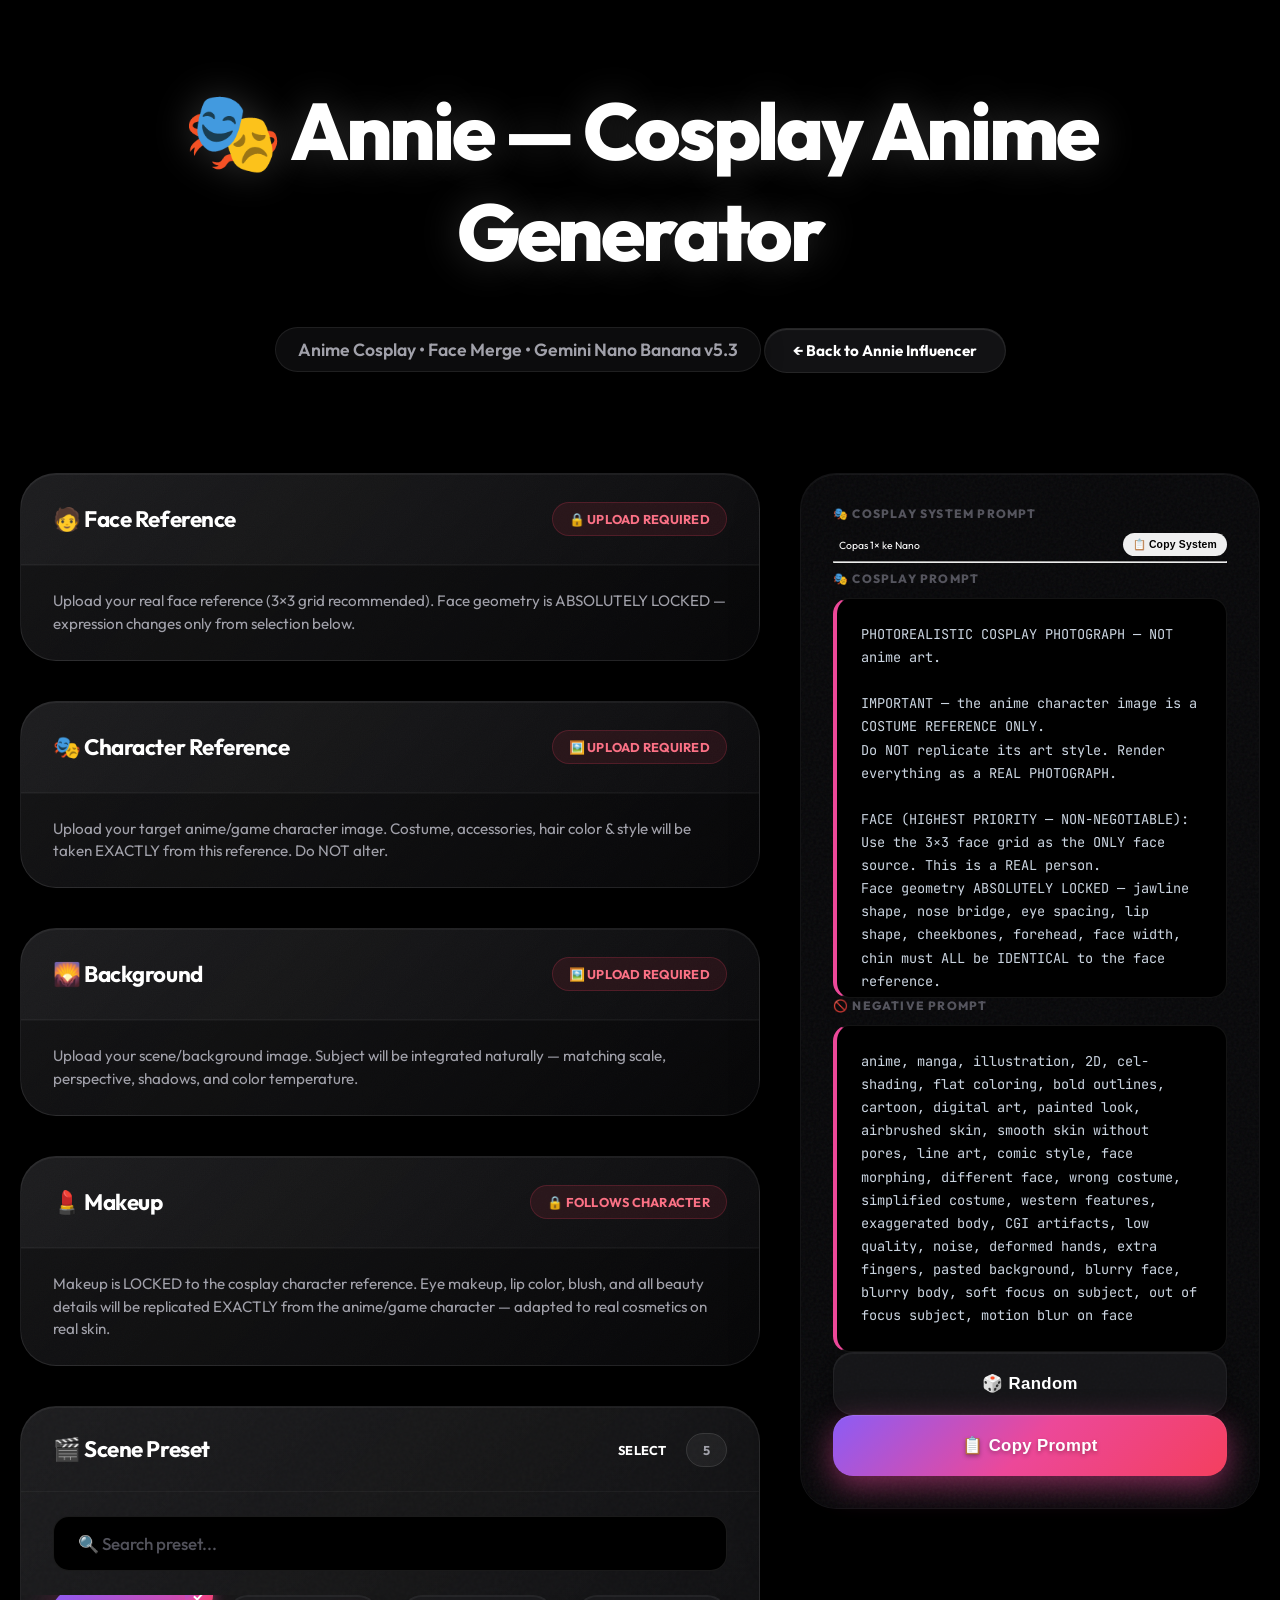
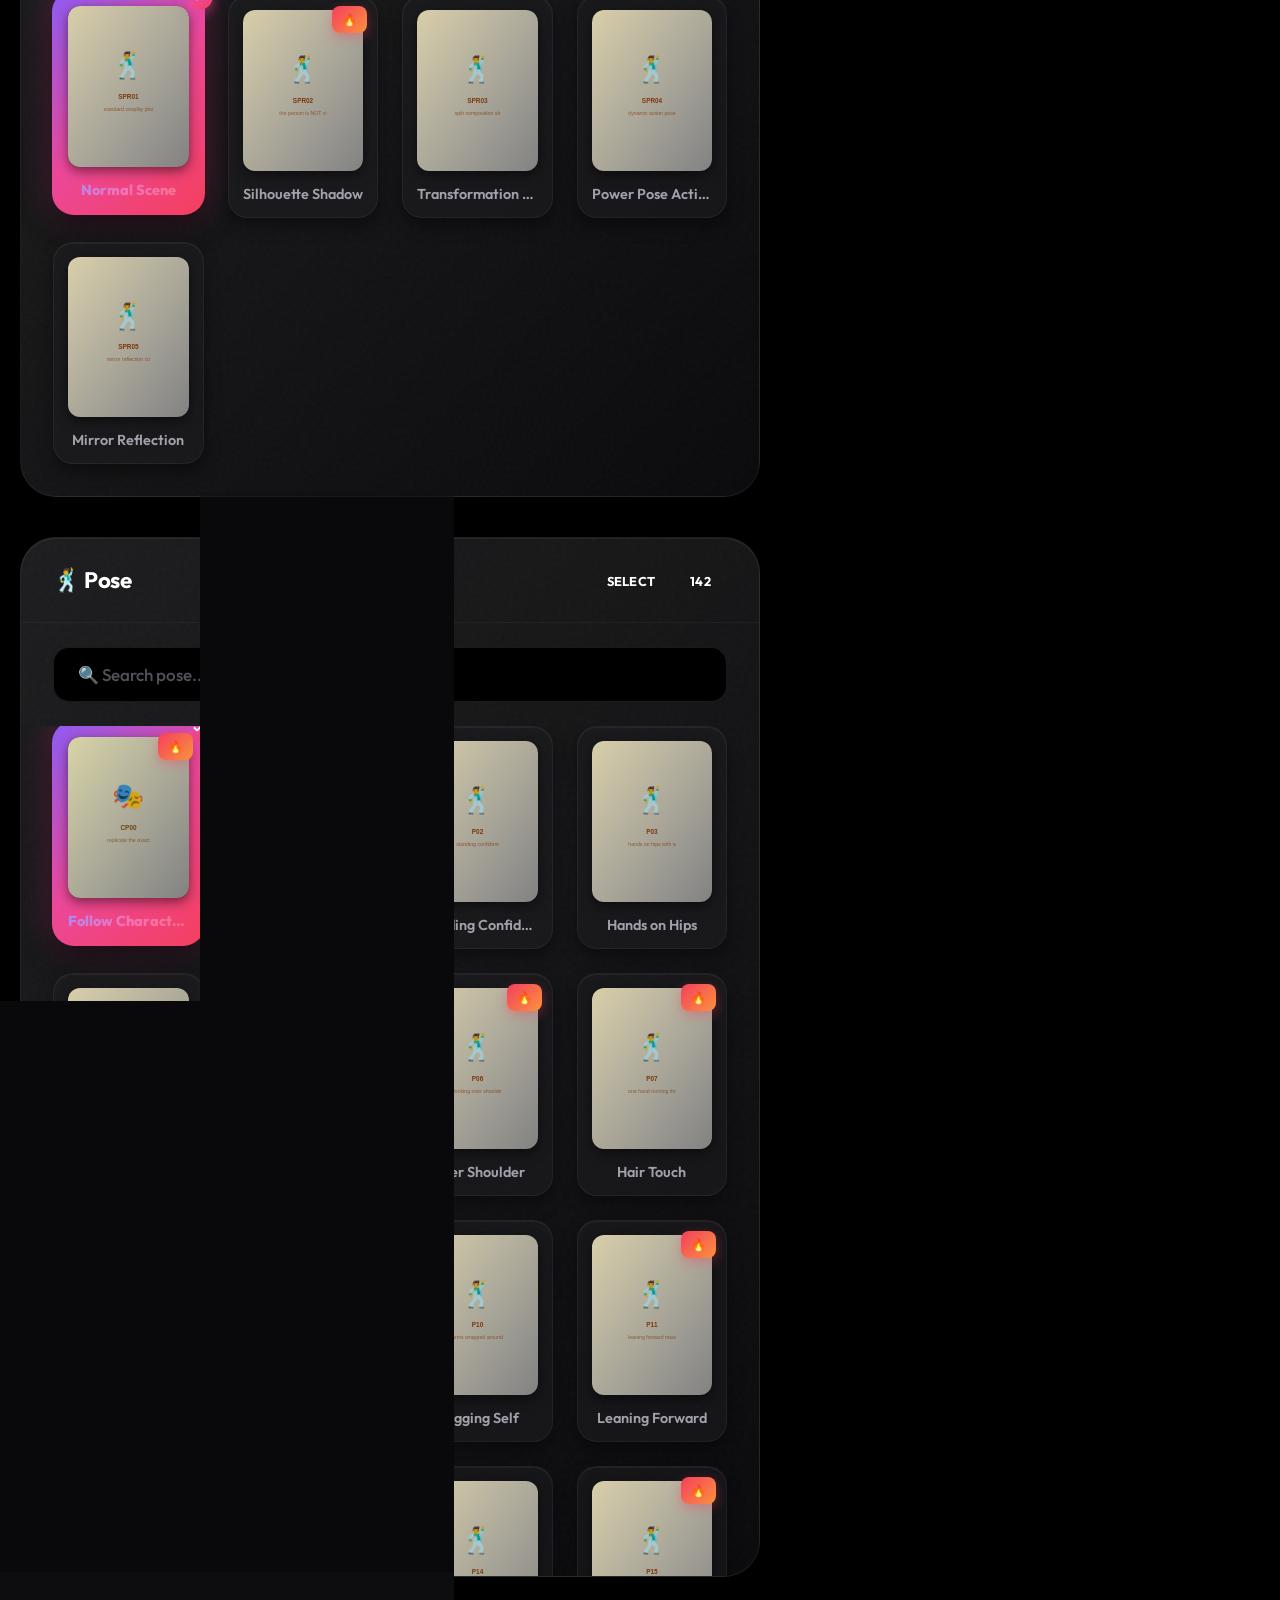
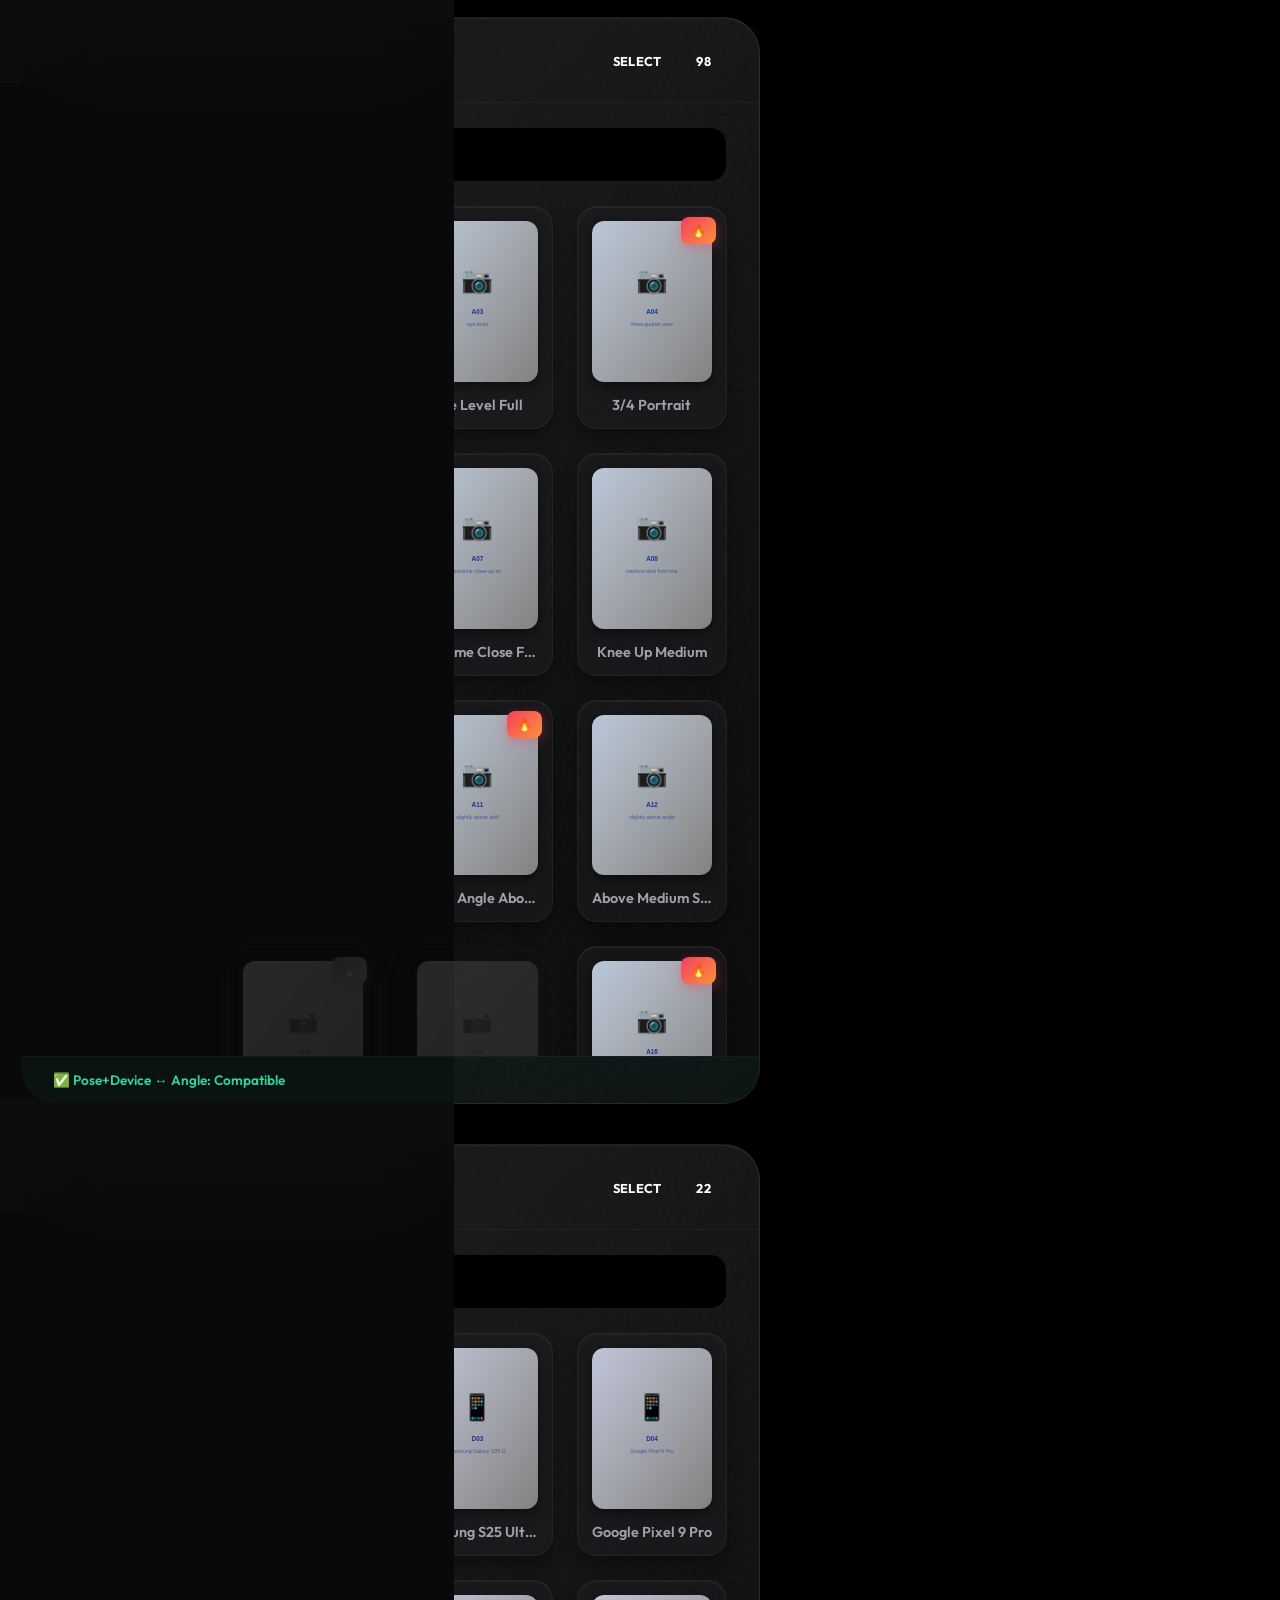
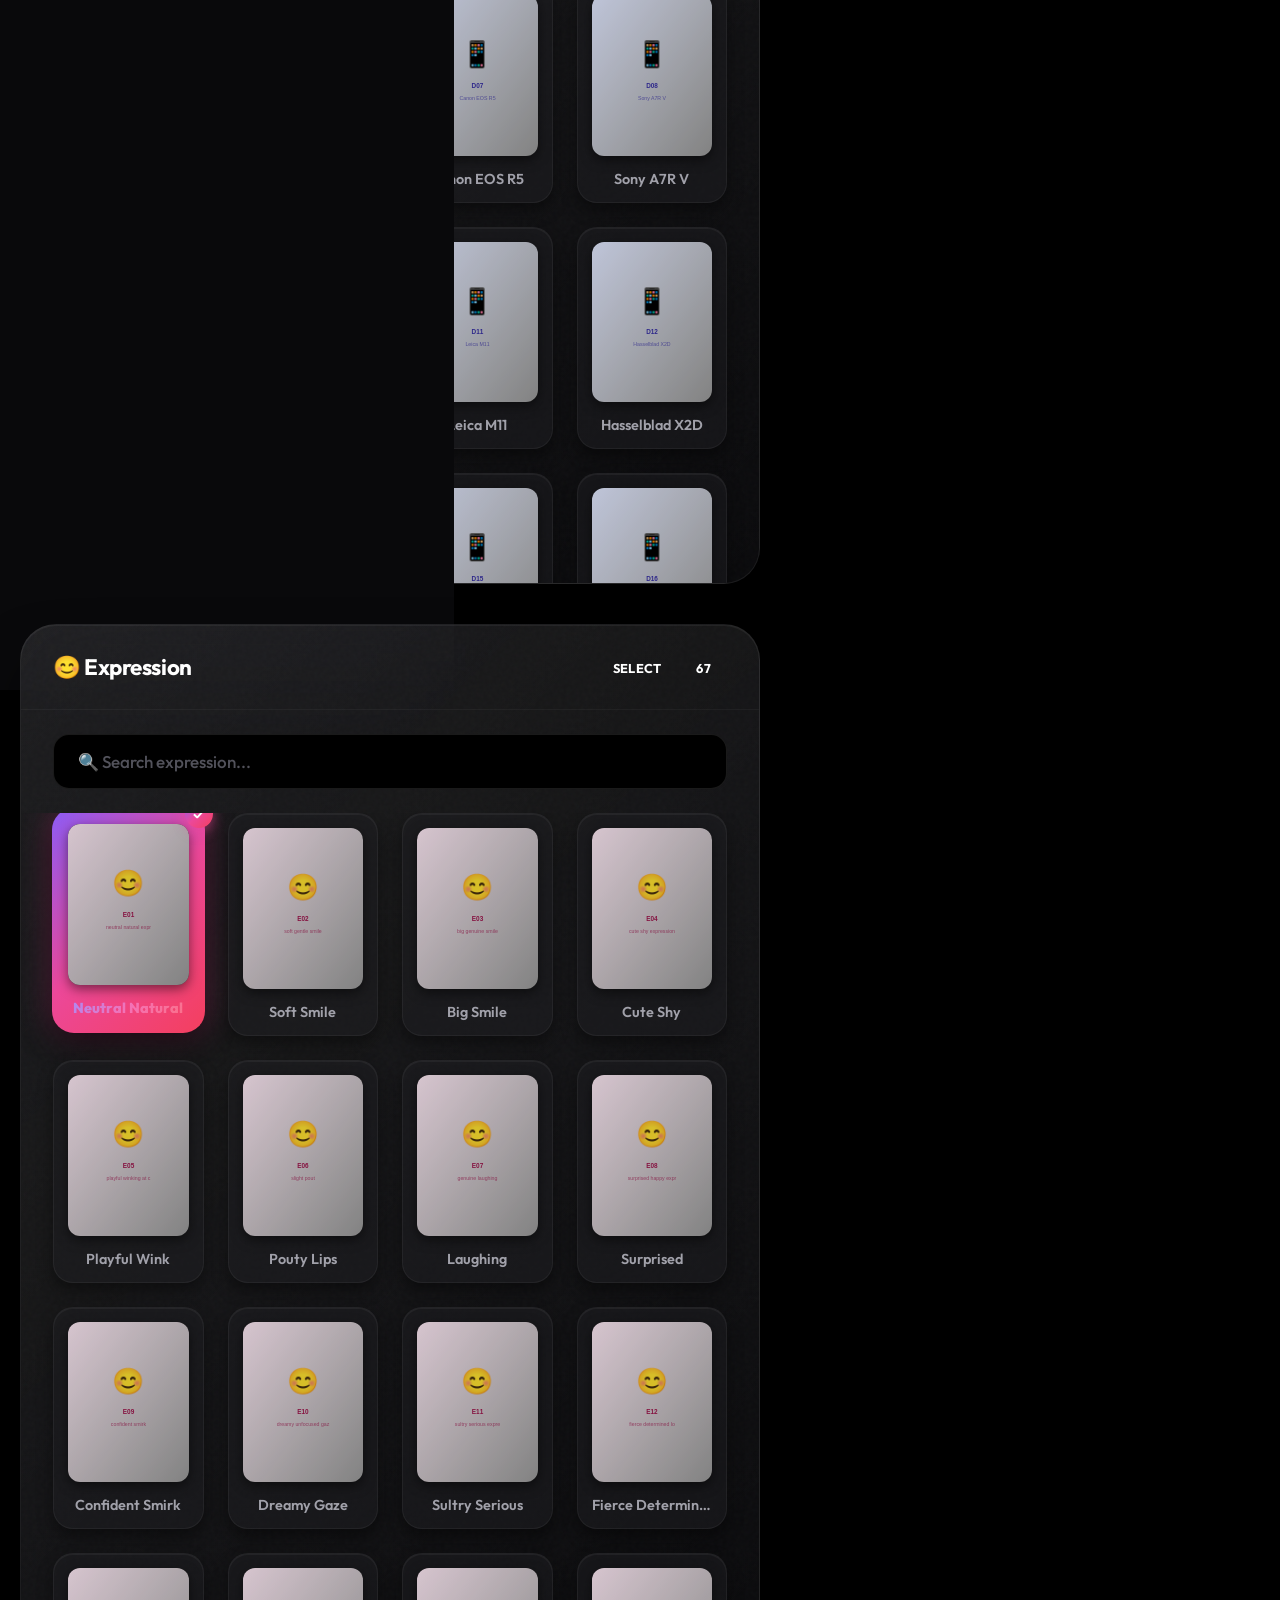
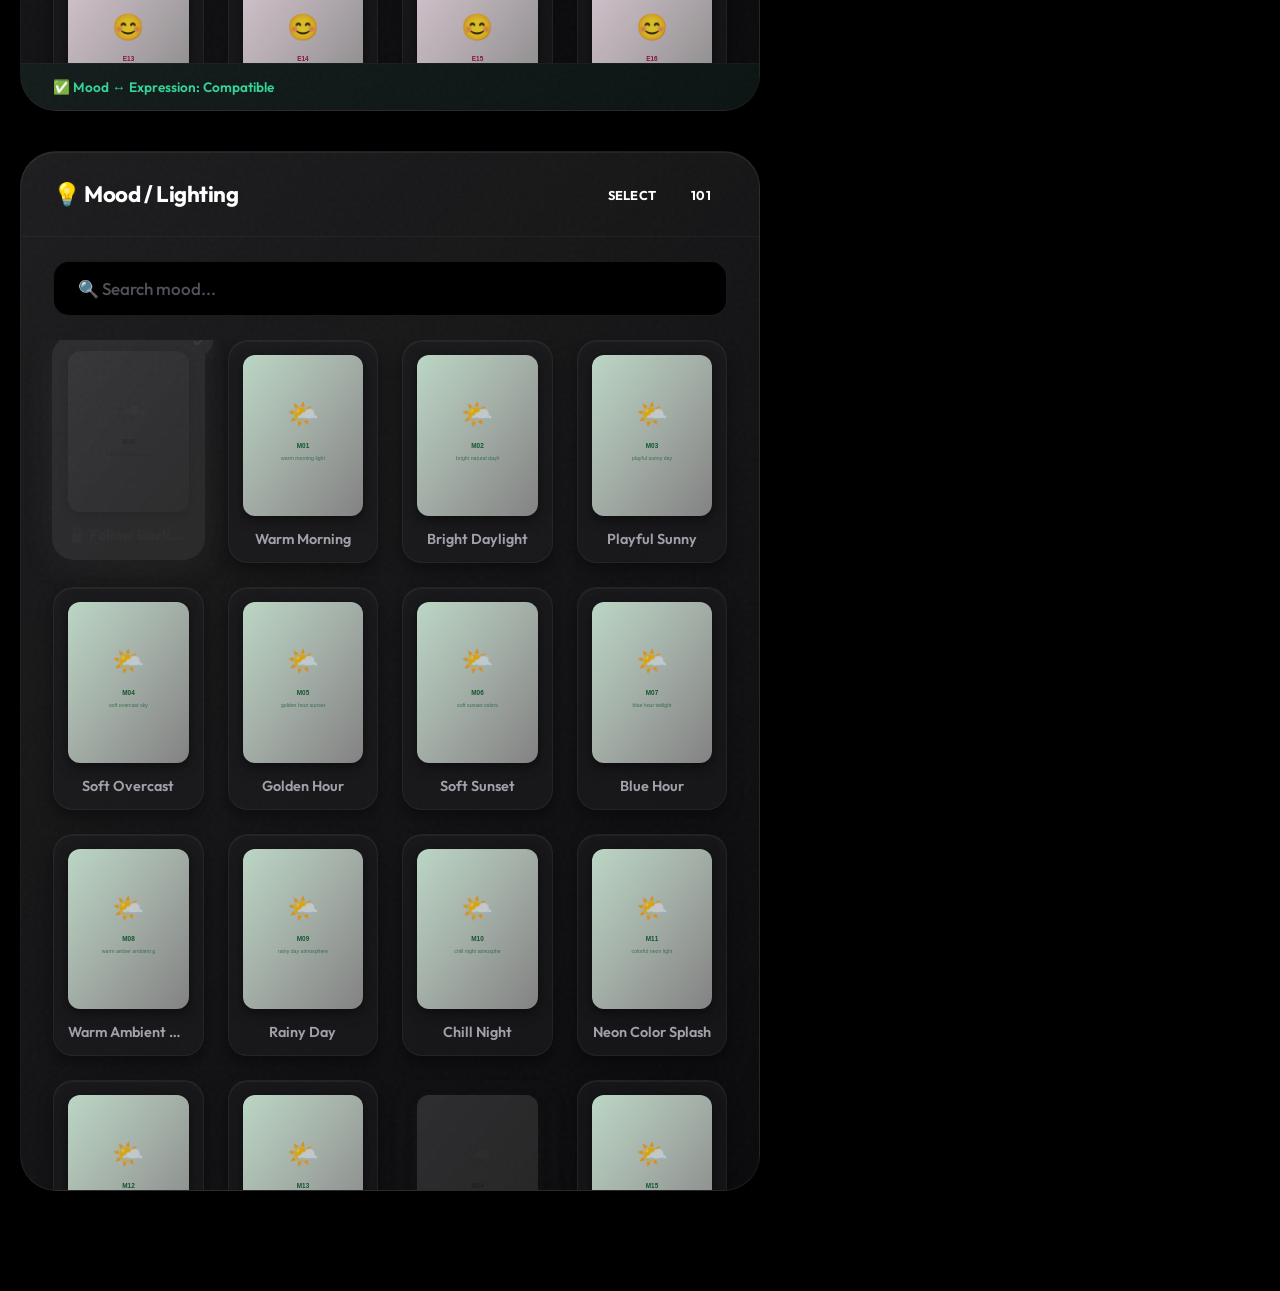
==== cosplay.html @ b0bdd5ad "Annie PWA v1.0  Ultra-Premium Prompt Generator" ====
<!DOCTYPE html>
<html lang="en">

<head>
    <meta charset="UTF-8">
    <meta name="viewport" content="width=device-width, initial-scale=1.0">
    <title>🎭 Annie — Cosplay Anime Generator</title>
    <link
        href="https://fonts.googleapis.com/css2?family=Outfit:wght@300;400;500;600;700&family=Fira+Code:wght@400;500&display=swap"
        rel="stylesheet">
    <link rel="stylesheet" href="style.css">
    <!-- PWA -->
    <link rel="manifest" href="manifest.json">
    <meta name="theme-color" content="#000000">
    <meta name="apple-mobile-web-app-capable" content="yes">
    <meta name="apple-mobile-web-app-status-bar-style" content="black-translucent">
    <meta name="apple-mobile-web-app-title" content="Annie">
    <link rel="apple-touch-icon" href="icons/icon-512.png">
    <meta name="description" content="Annie Cosplay Anime Generator — ultra-realistic cosplay photo prompts">
</head>

<body>
    <!-- Premium Aurora Background -->
    <div class="bg-orbs">
        <div class="orb orb-1"></div>
        <div class="orb orb-2"></div>
        <div class="orb orb-3"></div>
    </div>

    <div class="page">
        <header>
            <h1>🎭 Annie — Cosplay Anime Generator</h1>
            <div class="sub">Anime Cosplay • Face Merge • Gemini Nano Banana v5.3</div>
            <a class="nav-link" href="index.html">← Back to Annie Influencer</a>
        </header>

        <div class="main-layout">
            <!-- LEFT: Inputs -->
            <div class="left-col">

                <!-- 🔒 LOCKED: Face Reference -->
                <div class="card">
                    <div class="card-head">
                        <div class="card-title">🧑 Face Reference</div>
                        <span class="badge badge-lock">🔒 Upload Required</span>
                    </div>
                    <div class="lock-text">Upload your real face reference (3×3 grid recommended).
                        Face geometry is ABSOLUTELY LOCKED — expression changes only from selection below.</div>
                </div>

                <!-- 🔒 LOCKED: Character Reference -->
                <div class="card">
                    <div class="card-head">
                        <div class="card-title">🎭 Character Reference</div>
                        <span class="badge badge-lock">🖼️ Upload Required</span>
                    </div>
                    <div class="lock-text">Upload your target anime/game character image.
                        Costume, accessories, hair color & style will be taken EXACTLY from this reference. Do NOT
                        alter.</div>
                </div>

                <!-- 🔒 LOCKED: Background -->
                <div class="card">
                    <div class="card-head">
                        <div class="card-title">🌄 Background</div>
                        <span class="badge badge-lock">🖼️ Upload Required</span>
                    </div>
                    <div class="lock-text">Upload your scene/background image.
                        Subject will be integrated naturally — matching scale, perspective, shadows, and color
                        temperature.</div>
                </div>

                <!-- 🔒 LOCKED: Makeup (Follows Character) -->
                <div class="card">
                    <div class="card-head">
                        <div class="card-title">💄 Makeup</div>
                        <span class="badge badge-lock">🔒 Follows Character</span>
                    </div>
                    <div class="lock-text">Makeup is LOCKED to the cosplay character reference.
                        Eye makeup, lip color, blush, and all beauty details will be replicated EXACTLY from the
                        anime/game character — adapted to real cosmetics on real skin.</div>
                </div>

                <!-- SELECTABLE: Scene Preset -->
                <div class="card">
                    <div class="card-head">
                        <div class="card-title">🎬 Scene Preset</div>
                        <div><span class="badge">Select</span> <span class="badge" id="presetCount">5</span></div>
                    </div>
                    <input type="text" class="search-input" id="presetSearch" placeholder="🔍 Search preset..."
                        oninput="filterCards('preset')">
                    <div class="card-grid" id="presetGrid"></div>
                </div>


                <div id="poseSection">
                    <!-- SELECTABLE: Pose -->
                    <div class="card">
                        <div class="card-head">
                            <div class="card-title">🕺 Pose</div>
                            <div><span class="badge">Select</span> <span class="badge" id="poseCount">50</span></div>
                        </div>
                        <input type="text" class="search-input" id="poseSearch" placeholder="🔍 Search pose..."
                            oninput="filterCards('pose')">
                        <div class="card-grid" id="poseGrid"></div>
                        <div class="compat-status" id="poseCompat"></div>
                    </div>
                </div>

                <div id="angleSection">
                    <!-- SELECTABLE: Camera Angle -->
                    <div class="card">
                        <div class="card-head">
                            <div class="card-title">📐 Camera Angle</div>
                            <div><span class="badge">Select</span> <span class="badge" id="angleCount">40</span></div>
                        </div>
                        <input type="text" class="search-input" id="angleSearch" placeholder="🔍 Search angle..."
                            oninput="filterCards('angle')">
                        <div class="card-grid" id="angleGrid"></div>
                        <div class="compat-status" id="angleCompat"></div>
                    </div>
                </div>

                <div id="deviceSection">
                    <!-- SELECTABLE: Camera Device -->
                    <div class="card">
                        <div class="card-head">
                            <div class="card-title">📱 Camera Type</div>
                            <div><span class="badge">Select</span> <span class="badge" id="deviceCount">22</span></div>
                        </div>
                        <input type="text" class="search-input" id="deviceSearch" placeholder="🔍 Search camera..."
                            oninput="filterCards('device')">
                        <div class="card-grid" id="deviceGrid"></div>
                    </div>
                </div>

                <div id="exprSection">
                    <!-- SELECTABLE: Expression -->
                    <div class="card">
                        <div class="card-head">
                            <div class="card-title">😊 Expression</div>
                            <div><span class="badge">Select</span> <span class="badge" id="exprCount">22</span></div>
                        </div>
                        <input type="text" class="search-input" id="exprSearch" placeholder="🔍 Search expression..."
                            oninput="filterCards('expr')">
                        <div class="card-grid" id="exprGrid"></div>
                        <div class="compat-status" id="exprCompat"></div>
                    </div>
                </div>

                <div id="moodSection">
                    <!-- SELECTABLE: Mood / Lighting -->
                    <div class="card">
                        <div class="card-head">
                            <div class="card-title">💡 Mood / Lighting</div>
                            <div><span class="badge">Select</span> <span class="badge" id="moodCount">23</span></div>
                        </div>
                        <input type="text" class="search-input" id="moodSearch" placeholder="🔍 Search mood..."
                            oninput="filterCards('mood')">
                        <div class="card-grid" id="moodGrid"></div>
                        <div class="compat-status" id="moodCompat"></div>
                    </div>
                </div>

            </div>

            <!-- RIGHT: Output -->
            <div class="right-col">
                <div class="out-card">
                    <div class="out-section">
                        <span class="out-label sys">🎭 COSPLAY SYSTEM PROMPT</span>
                        <span style="font-size:0.65rem;color:var(--text-muted);margin-left:6px;">Copas 1× ke Nano</span>
                        <button class="btn btn-sys"
                            style="float:right;padding:5px 10px;font-size:0.65rem;flex:none;width:auto;"
                            onclick="copySystem()">📋 Copy System</button>
                    </div>

                    <hr class="sep">

                    <div class="out-section">
                        <span class="out-label img">🎭 COSPLAY PROMPT</span>
                        <div class="out-box" id="outImage">Select options to generate...</div>
                    </div>

                    <div class="out-section">
                        <span class="out-label neg">🚫 NEGATIVE PROMPT</span>
                        <div class="out-box" id="outNegative">...</div>
                    </div>

                    <div class="action-row">
                        <button class="btn btn-ghost" onclick="randomize()">🎲 Random</button>
                        <button class="btn btn-banana" onclick="copyPrompt()">📋 Copy Prompt</button>
                    </div>
                </div>
            </div>
        </div>
    </div>

    <script src="data.js"></script>
    <script src="data-extension.js"></script>
    <script>
        // ═══════════════════════════════════════
        // STATE
        // ═══════════════════════════════════════
        const state = {
            scenePreset: 'SPR01',
            pose: 'CP00',
            angle: 'A01',
            device: 'D01',
            expression: 'E01',
            mood: 'M00'
        };

        // Combined poses: Follow Character Pose first, then all standard poses
        // Initialized as empty — populated in init() after extensions are merged
        let ALL_COSPLAY_POSES = [];

        // ═══════════════════════════════════════
        // INIT & RENDER
        // ═══════════════════════════════════════
        function init() {
            // Merge extended data if available (same as index.html)
            if (typeof POSES_EXTENDED !== 'undefined') POSES.push(...POSES_EXTENDED);
            if (typeof ANGLES_EXTENDED !== 'undefined') ANGLES.push(...ANGLES_EXTENDED);
            if (typeof MOODS_EXTENDED !== 'undefined') MOODS.push(...MOODS_EXTENDED);
            if (typeof EXPRESSIONS_EXTENDED !== 'undefined') EXPRESSIONS.push(...EXPRESSIONS_EXTENDED);
            if (typeof MICRO_POSES_EXTENDED !== 'undefined') MICRO_POSES.push(...MICRO_POSES_EXTENDED);
            if (typeof HAIRSTYLES_EXTENDED !== 'undefined') HAIRSTYLES.push(...HAIRSTYLES_EXTENDED);

            console.log('📦 [Cosplay] Data merged - Total counts:');
            console.log(`   Poses: ${POSES.length}`);
            console.log(`   Angles: ${ANGLES.length}`);
            console.log(`   Moods: ${MOODS.length}`);
            console.log(`   Expressions: ${EXPRESSIONS.length}`);
            console.log(`   Micro Poses: ${MICRO_POSES.length}`);
            console.log(`   Hairstyles: ${HAIRSTYLES.length}`);

            // Build ALL_COSPLAY_POSES after extensions are merged
            ALL_COSPLAY_POSES = [COSPLAY_EXTRA_POSE, ...POSES];
            console.log(`   ALL_COSPLAY_POSES: ${ALL_COSPLAY_POSES.length}`);

            // Update badge counts
            const badgeMap = {
                presetCount: COSPLAY_PRESETS.length,
                poseCount: ALL_COSPLAY_POSES.length,
                angleCount: ANGLES.length,
                deviceCount: DEVICES.length,
                exprCount: EXPRESSIONS.length,
                moodCount: MOODS.length
            };
            Object.entries(badgeMap).forEach(([id, count]) => {
                const el = document.getElementById(id);
                if (el) el.textContent = count;
            });

            renderAll();
            generate();
        }

        // ─── STAGGERED QUEUE FOR THUMBNAILS (BYPASS CLOUDFLARE RATE LIMIT) ───
        const imageQueue = [];
        let isProcessingQueue = false;

        function processImageQueue() {
            if (imageQueue.length === 0) {
                isProcessingQueue = false;
                return;
            }
            isProcessingQueue = true;
            const img = imageQueue.shift();

            if (img && img.dataset.src) {
                img.src = img.dataset.src;
                img.dataset.src = '';
            }
            setTimeout(processImageQueue, 350);
        }

        const thumbObserver = new IntersectionObserver((entries) => {
            entries.forEach(entry => {
                const img = entry.target;
                if (entry.isIntersecting) {
                    if (img.dataset.src && !img.dataset.queued) {
                        img.dataset.queued = "true";
                        imageQueue.push(img);
                        if (!isProcessingQueue) processImageQueue();
                    }
                }
            });
        }, { rootMargin: '100px 0px' });

        function renderAll() {
            const isNormal = state.scenePreset === 'SPR01';
            const sections = ['poseSection', 'angleSection', 'deviceSection', 'exprSection', 'moodSection'];

            // Toggle section lock based on preset
            sections.forEach(id => {
                const el = document.getElementById(id);
                if (el) {
                    if (isNormal) {
                        el.classList.remove('section-locked');
                    } else {
                        el.classList.add('section-locked');
                    }
                }
            });

            renderVisuals('presetGrid', COSPLAY_PRESETS, 'scenePreset', 'presetSearch');
            if (isNormal) {
                renderVisuals('poseGrid', ALL_COSPLAY_POSES, 'pose', 'poseSearch');
                renderVisuals('angleGrid', ANGLES, 'angle', 'angleSearch');
                renderVisuals('deviceGrid', DEVICES, 'device', 'deviceSearch');
                renderVisuals('exprGrid', EXPRESSIONS, 'expression', 'exprSearch');
                renderVisuals('moodGrid', MOODS, 'mood', 'moodSearch');
                updateCompatStatus();
            }
        }

        // ─── RENDER VISUAL CARDS ───
        function renderVisuals(containerId, items, stateKey, searchInputId) {
            const el = document.getElementById(containerId);
            const searchEl = document.getElementById(searchInputId);
            const searchVal = searchEl ? searchEl.value.toLowerCase() : '';

            el.innerHTML = items
                .filter(item => !searchVal || item.name.toLowerCase().includes(searchVal))
                .map(item => {
                    const selected = state[stateKey] === item.id;
                    const compat = getCompatClass(stateKey, item.id);
                    const isHot = item.name.includes('🔥');
                    const cleanName = item.name.replace('🔥 ', '');
                    // Staggered loading: Generate simpler prompt and embed via data-src
                    const seed = parseInt(item.id.replace(/\D/g, '')) || 42;
                    const shortPrompt = encodeURIComponent('cinematic cosplay portrait photo of ' + cleanName);
                    const imgSrc = `https://image.pollinations.ai/prompt/${shortPrompt}?width=300&height=400&nologo=true&seed=${seed}`;

                    // Pass data attributes for the error handler, use SVG as initial placeholder
                    const initSvg = makeSvgPlaceholder(item.id, item.prompt);
                    return `<div class="vcard ${selected ? 'selected' : ''} ${compat}"
                                 onclick="selectChip('${stateKey}', '${item.id}')">
                                <div class="tooltip">${item.prompt}</div>
                                ${isHot ? '<span class="vcard-tag tag-fire">🔥</span>' : ''}
                                <div class="vcard-thumb">
                                    <img src="${initSvg}" data-src="${imgSrc}" class="vcard-img lazy-thumb"
                                         onerror="handleImgError(this, '${item.prompt.replace(/'/g, "\\'")}', '${item.id}')"
                                         alt="${cleanName}">
                                </div>
                                <div class="vcard-name">${cleanName}</div>
                            </div>`;
                }).join('');

            // Attach observer to newly rendered images
            document.querySelectorAll(`#${containerId} .lazy-thumb`).forEach(img => {
                thumbObserver.observe(img);
            });
        }

        // ─── IMAGE HANDLING ───
        const THUMB_COLORS = {
            P: { bg: '#fef3c7', fg: '#92400e', icon: '🕺' },
            A: { bg: '#dbeafe', fg: '#1e40af', icon: '📷' },
            D: { bg: '#e0e7ff', fg: '#3730a3', icon: '📱' },
            M: { bg: '#dcfce7', fg: '#166534', icon: '🌤️' },
            E: { bg: '#fce7f3', fg: '#9d174d', icon: '😊' },
            MP: { bg: '#f3e8ff', fg: '#6b21a8', icon: '🤌' },
            H: { bg: '#ccfbf1', fg: '#115e59', icon: '💇' },
            MK: { bg: '#fff1f2', fg: '#9f1239', icon: '💄' },
            CP: { bg: '#fef9c3', fg: '#854d0e', icon: '🎭' },
            CS: { bg: '#ede9fe', fg: '#5b21b6', icon: '🎨' },
            SP: { bg: '#fee2e2', fg: '#991b1b', icon: '🎬' },
        };

        let svgIdCounter = 0;
        function makeSvgPlaceholder(id, promptRaw) {
            const uid = 'g' + (svgIdCounter++);
            const prefix = id.replace(/[0-9]/g, '');
            const colors = THUMB_COLORS[prefix] || THUMB_COLORS['P'];
            const shortName = promptRaw.split(',')[0].substring(0, 20);
            return 'data:image/svg+xml,' + encodeURIComponent(`<svg xmlns="http://www.w3.org/2000/svg" width="300" height="400" viewBox="0 0 300 400">
                <defs><linearGradient id="${uid}" x1="0%" y1="0%" x2="100%" y2="100%">
                    <stop offset="0%" style="stop-color:${colors.bg};stop-opacity:1"/>
                    <stop offset="100%" style="stop-color:white;stop-opacity:0.6"/>
                </linearGradient></defs>
                <rect width="300" height="400" fill="url(#${uid})" rx="16"/>
                <text x="150" y="170" text-anchor="middle" font-size="64">${colors.icon}</text>
                <text x="150" y="230" text-anchor="middle" font-family="sans-serif" font-size="16" font-weight="700" fill="${colors.fg}">${id}</text>
                <text x="150" y="260" text-anchor="middle" font-family="sans-serif" font-size="13" fill="${colors.fg}" opacity="0.7">${shortName}</text>
            </svg>`);
        }

        function handleImgError(img, promptRaw, id) {
            // Final fallback: SVG placeholder (guaranteed offline)
            img.onerror = function () {
                img.onerror = null;
                img.src = makeSvgPlaceholder(id, promptRaw);
                img.style.objectFit = 'cover';
            };

            // Primary fallback: Pollinations AI (Clean URL)
            const safePrompt = encodeURIComponent('photorealistic cosplay, ' + promptRaw + ', high quality, detailed');
            img.src = `https://image.pollinations.ai/prompt/${safePrompt}`;
        }

        // ─── COMPATIBILITY ───
        function getCompatClass(stateKey, itemId) {
            if (stateKey === 'angle') {
                if (!isAngleCompatible(state.pose, itemId)) return 'incompatible';
                if (!isDeviceAngleCompatible(state.device, itemId)) return 'incompatible';
            }
            if (stateKey === 'expression') {
                if (!isExpressionCompatible(state.mood, itemId)) return 'incompatible';
            }
            if (stateKey === 'mood') {
                if (!isMoodCompatible(state.device, itemId)) return 'incompatible';
            }
            return '';
        }

        function updateCompatStatus() {
            setCompat('angleCompat', isAngleCompatible(state.pose, state.angle) && isDeviceAngleCompatible(state.device, state.angle), 'Pose+Device ↔ Angle');
            setCompat('exprCompat', isExpressionCompatible(state.mood, state.expression), 'Mood ↔ Expression');
        }

        function setCompat(elId, ok, label) {
            const el = document.getElementById(elId);
            if (!el) return;
            el.className = 'compat-status show ' + (ok ? 'good' : 'warn');
            el.textContent = ok ? `✅ ${label}: Compatible` : `⚠️ ${label}: May not match well`;
        }

        // ─── SELECT ───
        function selectChip(key, id) {
            state[key] = id;
            renderAll();
            generate();
        }

        // ─── FILTER ───
        function filterCards(type) {
            const map = {
                preset: ['presetGrid', COSPLAY_PRESETS, 'scenePreset', 'presetSearch'],
                pose: ['poseGrid', ALL_COSPLAY_POSES, 'pose', 'poseSearch'],
                angle: ['angleGrid', ANGLES, 'angle', 'angleSearch'],
                device: ['deviceGrid', DEVICES, 'device', 'deviceSearch'],
                expr: ['exprGrid', EXPRESSIONS, 'expression', 'exprSearch'],
                mood: ['moodGrid', MOODS, 'mood', 'moodSearch']
            };
            const [cId, items, sKey, searchId] = map[type];
            renderVisuals(cId, items, sKey, searchId);
        }

        // ─── RANDOMIZE ───
        function randomize() {
            const rnd = arr => arr[Math.floor(Math.random() * arr.length)].id;
            state.scenePreset = rnd(COSPLAY_PRESETS);
            state.pose = rnd(ALL_COSPLAY_POSES);
            state.angle = rnd(ANGLES);
            state.device = rnd(DEVICES);
            state.expression = rnd(EXPRESSIONS);
            state.mood = rnd(MOODS);
            renderAll();
            generate();
        }

        // ═══════════════════════════════════════
        // GENERATE PROMPT
        // ═══════════════════════════════════════
        function generate() {
            const preset = COSPLAY_PRESETS.find(p => p.id === state.scenePreset);
            const isNormal = state.scenePreset === 'SPR01';

            const cosplayNegative = "anime, manga, illustration, 2D, cel-shading, flat coloring, bold outlines, cartoon, digital art, painted look, airbrushed skin, smooth skin without pores, line art, comic style, face morphing, different face, wrong costume, simplified costume, western features, exaggerated body, CGI artifacts, low quality, noise, deformed hands, extra fingers, pasted background, blurry face, blurry body, soft focus on subject, out of focus subject, motion blur on face";

            if (state.scenePreset === 'SPR02') {
                // SILHOUETTE SHADOW: Full Ambient Follow Mode — no person visible
                const shadowPrompt = `Generate an ultra-realistic smartphone photo taken from a POV ANGLE (Point of View) looking down at the floor.

HUMAN VISIBILITY:
No visible person in the frame.
No face. No head. No body. No skin.
Only a realistic human shadow visible on the floor extending forward.

COMPOSITION & PROPS:
In the immediate foreground (bottom edge of the photo), a pile of the cosplay costume is visible.
The costume (wig, dress, props) is heaped together messily at the bottom of the frame, as if just taken off.
The rest of the floor stretches out empty in front of the costume pile.
The texture of the floor tiles/surface is clearly visible.

SHADOW:
A sharp, clear human shadow is cast onto the empty floor space in the center/middle of the frame.
The shadow extends from the bottom (off-camera person) forward across the floor.
The shadow silhouette shows a curvy feminine figure with a confident hand-on-hip pose.
The shadow outline is crisp and well-defined (hard light source).
Naturally visible bust silhouette on the shadow.

LIGHTING RULE:
The shadow must strictly follow the ambient lighting present in the background.
If the background is night, the shadow must reflect low-light softness.
If the background is daylight, the shadow must reflect natural daylight direction.
If the background lighting is soft, shadow edges must be soft.
If lighting is strong, shadow contrast must match naturally.

CAMERA:
Real smartphone photography.
High angle shot looking down-forward.
Natural exposure.
No dramatic grading.

STYLE:
Photorealistic.
Candid snap of a cosplay aftermath.
Real-world environment.
Physically accurate light behavior.
No stylization. No CGI. No anime.

If the shadow does not align with the existing light direction in the background, regenerate.

IMAGE FORMAT:
Vertical 9:16 aspect ratio. High Definition (HD) mobile fullscreen format.`;

                const shadowNegative = "person visible, face visible, head visible, body visible, skin visible, extra lighting, spotlight, studio light, cinematic lighting, exaggerated shadow, horror mood, artificial glow, CGI, anime, 3D render, illustration, doll, figurine, miniature";

                document.getElementById('outImage').innerText = shadowPrompt;
                document.getElementById('outNegative').innerText = shadowNegative;
                return;
            }

            if (!isNormal) {
                // OTHER PRESETS: Use preset composition + face/character/background
                const prompt = `PHOTOREALISTIC COSPLAY PHOTOGRAPH — NOT anime art.

SCENE COMPOSITION:
${preset ? preset.prompt : 'artistic cosplay composition'}.
Follow this composition direction EXACTLY.

IMPORTANT — the anime character image is a COSTUME REFERENCE ONLY.
Do NOT replicate its art style. Render everything as a REAL PHOTOGRAPH.

FACE (HIGHEST PRIORITY — NON-NEGOTIABLE):
Use the 3×3 face grid as the ONLY face source. This is a REAL person.
Face geometry ABSOLUTELY LOCKED — jawline shape, nose bridge, eye spacing, lip shape, cheekbones, forehead, face width, chin must ALL be IDENTICAL to the face reference.
The result MUST be recognizable as the EXACT same person from the reference. If not, the output is REJECTED.
Eye shape and eyelid type: LOCKED from reference. Do NOT change to double eyelid or enlarge eyes.
Skin tone and texture: LOCKED from reference. Real skin with visible pores.
No beautification. No morphing. No slimming. No smoothing. No Korean/Chinese beauty filter.
Do NOT let the anime character's face influence the output face in any way.

BODY SHAPE:
Slim body with full, round, naturally prominent bust.
Cleavage must be visibly full, round, and prominent when costume allows.
Do NOT flatten or reduce the bust. Maintain curvy yet slim proportions.

COSTUME (from character reference):
Recreate the anime costume using REAL cosplay materials.
Real fabric (silk, leather, cotton), real metal accessories, real wig.
Colors match character but rendered as physical real-world materials.
Do NOT draw the costume — show it as real sewn fabric.

MAKEUP (LOCKED — follows character):
Replicate the anime/game character's makeup using REAL cosmetics on real skin.
Eye makeup (eyeshadow color, eyeliner style, lashes), lip color, blush placement — all must match the character reference.
Adapt anime-style makeup into realistic cosplay makeup. No flat anime coloring — real cosmetic texture.
If character has fantasy elements (markings, glowing eyes), adapt as realistic face paint or contact lenses.

BACKGROUND:
Use background image as a real scene.
Real contact shadows. Natural integration. No pasted look.

STYLE ENFORCEMENT:
This MUST look like a real photograph from a professional cosplay photoshoot.
Real camera depth of field. Real lighting. Real human.
FACE CHECK: the face must still be the EXACT same person from the 3×3 grid.
Absolutely NO anime rendering, NO illustration, NO 2D, NO cel-shading, NO painted look.

IMAGE FORMAT:
Vertical 9:16 aspect ratio. High Definition (HD) mobile fullscreen format.`;

                document.getElementById('outImage').innerText = prompt;
                document.getElementById('outNegative').innerText = cosplayNegative;
                return;
            }

            // NORMAL MODE: Full configurable prompt
            const pose = ALL_COSPLAY_POSES.find(p => p.id === state.pose);
            const angle = ANGLES.find(a => a.id === state.angle);
            const device = DEVICES.find(d => d.id === state.device);
            const expr = EXPRESSIONS.find(e => e.id === state.expression);
            const mood = MOODS.find(m => m.id === state.mood);

            const prompt = `PHOTOREALISTIC COSPLAY PHOTOGRAPH — NOT anime art.

IMPORTANT — the anime character image is a COSTUME REFERENCE ONLY.
Do NOT replicate its art style. Render everything as a REAL PHOTOGRAPH.

FACE (HIGHEST PRIORITY — NON-NEGOTIABLE):
Use the 3×3 face grid as the ONLY face source. This is a REAL person.
Face geometry ABSOLUTELY LOCKED — jawline shape, nose bridge, eye spacing, lip shape, cheekbones, forehead, face width, chin must ALL be IDENTICAL to the face reference.
The result MUST be recognizable as the EXACT same person from the reference. If not, the output is REJECTED.
Eye shape and eyelid type: LOCKED from reference. Do NOT change to double eyelid or enlarge eyes.
Skin tone and texture: LOCKED from reference. Real skin with visible pores.
Expression: ${expr ? expr.prompt : 'neutral'}.
No beautification. No morphing. No slimming. No smoothing. No Korean/Chinese beauty filter.
Do NOT let the anime character's face influence the output face in any way.

BODY SHAPE:
Slim body with full, round, naturally prominent bust.
Cleavage must be visibly full, round, and prominent when costume allows.
Do NOT flatten or reduce the bust. Maintain curvy yet slim proportions.

COSTUME (from character reference):
Recreate the anime costume using REAL cosplay materials.
Real fabric (silk, leather, cotton), real metal accessories, real wig.
Colors match character but rendered as physical real-world materials.
Do NOT draw the costume — show it as real sewn fabric.

MAKEUP (LOCKED — follows character):
Replicate the anime/game character's makeup using REAL cosmetics on real skin.
Eye makeup (eyeshadow color, eyeliner style, lashes), lip color, blush placement — all must match the character reference.
Adapt anime-style makeup into realistic cosplay makeup. No flat anime coloring — real cosmetic texture.
If character has fantasy elements (markings, glowing eyes), adapt as realistic face paint or contact lenses.

BODY & POSE:
${pose ? pose.prompt : 'natural pose'}.
Real body physics — real fabric reacts to gravity and movement.

CAMERA:
${angle ? angle.prompt : 'eye level medium shot'}.
${device ? device.prompt : 'iPhone 17 Pro Max, 24mm wide lens, handheld candid'}.
Real depth of field.

BACKGROUND:
Use background image as a real scene.
Natural integration. Real contact shadows. No pasted look.

LIGHTING:
${mood ? mood.prompt : 'natural ambient'}.
Match background's existing color temperature.
Real-world lighting — NOT anime/illustrated lighting.

STYLE ENFORCEMENT:
This MUST look like a real photograph from a professional cosplay photoshoot.
Real camera. Real human skin. Real fabric textures.
FACE CHECK: the face must still be the EXACT same person from the 3×3 grid.
Absolutely NO anime, NO illustration, NO 2D, NO cel-shading, NO painted look.

IMAGE FORMAT:
Vertical 9:16 aspect ratio. High Definition (HD) mobile fullscreen format.`;

            document.getElementById('outImage').innerText = prompt;
            document.getElementById('outNegative').innerText = cosplayNegative;
        }

        // ═══════════════════════════════════════
        // COPY FUNCTIONS
        // ═══════════════════════════════════════
        function copySystem() {
            const systemText = state.scenePreset === 'SPR02' ? SHADOW_SYSTEM_PROMPT : COSPLAY_SYSTEM_PROMPT;
            navigator.clipboard.writeText(systemText).then(() => {
                event.target.textContent = '✅ Copied!';
                setTimeout(() => { event.target.textContent = '📋 Copy System'; }, 2000);
            });
        }

        function copyPrompt() {
            const p = document.getElementById('outImage').innerText;
            const n = document.getElementById('outNegative').innerText;
            const all = `${p}\n\n---\nNEGATIVE:\n${n}`;
            navigator.clipboard.writeText(all).then(() => {
                event.target.textContent = '✅ Copied!';
                setTimeout(() => { event.target.textContent = '📋 Copy Prompt'; }, 2000);
            });
        }

        window.onload = init;
    </script>

    <!-- PWA Service Worker Registration -->
    <script>
        if ('serviceWorker' in navigator) {
            window.addEventListener('load', () => {
                navigator.serviceWorker.register('./sw.js')
                    .then(reg => console.log('🍌 [PWA] Service Worker registered!', reg.scope))
                    .catch(err => console.warn('🍌 [PWA] SW registration failed:', err));
            });
        }
    </script>
</body>

</html>
---- style.css ----
@import url('https://fonts.googleapis.com/css2?family=Outfit:wght@300;400;500;600;700;800&family=JetBrains+Mono:wght@400;500&display=swap');

:root {
    /* ✨ Ultra-Premium AI Theme */
    --font-main: -apple-system, BlinkMacSystemFont, "SF Pro Display", "Outfit", "Segoe UI", Roboto, sans-serif;
    --font-code: "JetBrains Mono", "SF Mono", monospace;

    /* 🌌 Pitch Black Canvas */
    --bg-base: #000000;

    /* 🎨 Vivid Aurora Gradients */
    --accent-gradient: linear-gradient(135deg, #8b5cf6 0%, #ec4899 50%, #f43f5e 100%);
    --accent-gradient-text: linear-gradient(135deg, #a78bfa 0%, #f472b6 50%, #fb7185 100%);
    --glow-color: rgba(236, 72, 153, 0.5);
    /* Pinkish glow */

    /* 🧊 Physical Glass (Frosted + Noise) */
    --glass-bg: rgba(18, 18, 20, 0.55);
    --glass-border: rgba(255, 255, 255, 0.08);
    --glass-highlight: inset 0 1px 1px rgba(255, 255, 255, 0.12);
    --glass-shadow: 0 30px 60px -15px rgba(0, 0, 0, 0.9), inset 0 1px 0 0 rgba(255, 255, 255, 0.05);
    /* Base64 Noise texture for physical realism */
    --noise-url: url("data:image/svg+xml,%3Csvg viewBox='0 0 200 200' xmlns='http://www.w3.org/2000/svg'%3E%3Cfilter id='noiseFilter'%3E%3CfeTurbulence type='fractalNoise' baseFrequency='0.85' numOctaves='3' stitchTiles='stitch'/%3E%3C/filter%3E%3Crect width='100%25' height='100%25' filter='url(%23noiseFilter)' opactity='0.08'/%3E%3C/svg%3E");
    --blur-val: 48px;
    --sat-val: 140%;

    /* 🌚 Text Colors */
    --text-primary: #ffffff;
    --text-secondary: #a1a1aa;
    /* Zinc 400 */
    --text-tertiary: #52525b;
    /* Zinc 600 */

    /* 📏 Dimensions */
    --radius-xs: 8px;
    --radius-sm: 14px;
    --radius-md: 20px;
    --radius-lg: 28px;
    --radius-xl: 36px;

    /* 🏎️ Spring Animation */
    --ease-spring: cubic-bezier(0.25, 0.8, 0.25, 1);
    --bounce-spring: cubic-bezier(0.175, 0.885, 0.32, 1.275);
}

/* ─── Keyframes ─── */
@keyframes orbFloat {
    0% {
        transform: translateY(0) scale(1) rotate(0deg);
    }

    33% {
        transform: translateY(-30px) scale(1.1) rotate(10deg);
    }

    66% {
        transform: translateY(20px) scale(0.9) rotate(-10deg);
    }

    100% {
        transform: translateY(0) scale(1) rotate(0deg);
    }
}

@keyframes fadeInDown {
    from {
        opacity: 0;
        transform: translateY(-20px);
        filter: blur(10px);
    }

    to {
        opacity: 1;
        transform: translateY(0);
        filter: blur(0);
    }
}

/* ─── Reset & Base ─── */
* {
    box-sizing: border-box;
    -webkit-tap-highlight-color: transparent;
}

html {
    scroll-behavior: smooth;
    background-color: var(--bg-base);
}

body {
    margin: 0;
    font-family: var(--font-main);
    background-color: var(--bg-base);
    color: var(--text-primary);
    min-height: 100vh;
    padding: 60px 20px;
    -webkit-font-smoothing: antialiased;
    position: relative;
    overflow-x: hidden;
}

/* ─── Aurora Background Elements ─── */
.bg-orbs {
    position: fixed;
    top: 0;
    left: 0;
    right: 0;
    bottom: 0;
    z-index: -1;
    overflow: hidden;
    pointer-events: none;
}

.orb {
    position: absolute;
    border-radius: 50%;
    filter: blur(100px);
    opacity: 0.15;
    animation: orbFloat 20s ease-in-out infinite;
}

.orb-1 {
    top: -10%;
    left: -10%;
    width: 60vw;
    height: 60vw;
    background: #8b5cf6;
    animation-delay: 0s;
}

.orb-2 {
    bottom: -20%;
    right: -10%;
    width: 70vw;
    height: 70vw;
    background: #ec4899;
    animation-delay: -5s;
}

.orb-3 {
    top: 30%;
    left: 40%;
    width: 50vw;
    height: 50vw;
    background: #0ea5e9;
    animation-delay: -10s;
    opacity: 0.1;
}

.page {
    max-width: 1440px;
    margin: 0 auto;
    display: flex;
    flex-direction: column;
    gap: 40px;
}

/* ─── Header (Dynamic Type) ─── */
header {
    text-align: center;
    padding: 20px 0 60px;
    animation: fadeInDown 1s var(--ease-spring);
}

header h1 {
    font-size: 5rem;
    font-weight: 800;
    letter-spacing: -0.04em;
    margin: 0 0 16px 0;
    color: #fff;
    text-shadow: 0 0 40px rgba(255, 255, 255, 0.2);
}

.sub {
    font-size: 1.1rem;
    font-weight: 600;
    color: var(--text-secondary);
    background: rgba(20, 20, 22, 0.6);
    border: 1px solid var(--glass-border);
    padding: 10px 22px;
    border-radius: 100px;
    backdrop-filter: blur(10px);
    display: inline-block;
    box-shadow: 0 4px 20px rgba(0, 0, 0, 0.5);
}

/* ─── Navigation Pills ─── */
.nav-link {
    display: inline-flex;
    align-items: center;
    gap: 8px;
    margin-top: 30px;
    padding: 12px 28px;
    background: rgba(30, 30, 34, 0.6);
    border-radius: 100px;
    text-decoration: none;
    color: var(--text-primary);
    font-weight: 700;
    font-size: 0.95rem;
    box-shadow: 0 8px 30px rgba(0, 0, 0, 0.4), var(--glass-highlight);
    transition: all 0.4s var(--ease-spring);
    border: 1px solid rgba(255, 255, 255, 0.08);
}

.nav-link:hover {
    transform: translateY(-4px) scale(1.02);
    background: rgba(40, 40, 44, 0.8);
    border-color: #f472b6;
    color: #fff;
    box-shadow: 0 12px 40px rgba(236, 72, 153, 0.3), var(--glass-highlight);
}

/* ─── Main Grid Layout ─── */
.main-layout {
    display: grid;
    grid-template-columns: 1fr 460px;
    gap: 40px;
    align-items: start;
}

/* ─── Ultra-Premium Glass Cards ─── */
.card {
    background-color: var(--glass-bg);
    background-image:
        linear-gradient(135deg, rgba(255, 255, 255, 0.08) 0%, rgba(255, 255, 255, 0) 100%);
    border-radius: var(--radius-xl);
    box-shadow: var(--glass-shadow);
    backdrop-filter: blur(var(--blur-val)) saturate(var(--sat-val));
    -webkit-backdrop-filter: blur(var(--blur-val)) saturate(var(--sat-val));
    margin-bottom: 40px;
    transition: transform 0.6s var(--bounce-spring), box-shadow 0.6s var(--ease-spring), border-color 0.4s;
    border: 1px solid var(--glass-border);
    overflow: hidden;
    position: relative;
}

/* Noise overlay */
.card::before {
    content: '';
    position: absolute;
    inset: 0;
    background-image: var(--noise-url);
    opacity: 0.05;
    mix-blend-mode: overlay;
    pointer-events: none;
    z-index: 0;
}

.card:hover {
    transform: translateY(-8px);
    box-shadow: 0 50px 100px -20px rgba(0, 0, 0, 1), var(--glass-highlight), 0 0 80px rgba(168, 85, 247, 0.15);
    border-color: rgba(255, 255, 255, 0.25);
}

.card-head {
    position: relative;
    z-index: 1;
    padding: 28px 32px;
    display: flex;
    justify-content: space-between;
    align-items: center;
    border-bottom: 1px solid rgba(255, 255, 255, 0.04);
}

.card-title {
    font-size: 1.4rem;
    font-weight: 700;
    color: var(--text-primary);
    letter-spacing: -0.02em;
    display: flex;
    align-items: center;
    gap: 12px;
}

.card-title .num {
    background: var(--text-primary);
    color: var(--bg-base);
    font-size: 0.85rem;
    font-weight: 800;
    width: 28px;
    height: 28px;
    border-radius: 50%;
    display: flex;
    align-items: center;
    justify-content: center;
}

.card-title .emoji {
    font-size: 1.5rem;
    filter: drop-shadow(0 2px 8px rgba(255, 255, 255, 0.2));
}

/* ─── Badges & Chips ─── */
.badge {
    position: relative;
    z-index: 1;
    font-size: 0.8rem;
    padding: 8px 16px;
    border-radius: 100px;
    font-weight: 700;
    letter-spacing: 0.02em;
    text-transform: uppercase;
}

#presetCount,
.badge-count {
    background: rgba(255, 255, 255, 0.05);
    color: var(--text-secondary);
    border: 1px solid rgba(255, 255, 255, 0.1);
}

/* ─── Search Inputs (Neon Dark) ─── */
.search-input {
    position: relative;
    z-index: 1;
    width: calc(100% - 64px);
    margin: 24px 32px;
    padding: 16px 24px;
    background: #000000;
    border: 1px solid rgba(255, 255, 255, 0.1);
    border-radius: 16px;
    font-size: 17px;
    color: var(--text-primary);
    transition: all 0.3s cubic-bezier(0.4, 0, 0.2, 1);
    font-family: var(--font-main);
    box-shadow: inset 0 2px 10px rgba(0, 0, 0, 1);
}

.search-input:focus {
    outline: none;
    border-color: transparent;
    background: #050505;
    transform: scale(1.02);
    box-shadow: 0 10px 30px rgba(0, 0, 0, 0.8), inset 0 1px 2px rgba(0, 0, 0, 0.5);
}

/* Glowing Border Wrap for Focus */
.search-input-wrapper {
    position: relative;
    z-index: 1;
    display: block;
}

.search-input-wrapper::after {
    content: '';
    position: absolute;
    inset: 22px 30px;
    border-radius: 18px;
    background: var(--accent-gradient);
    z-index: -1;
    opacity: 0;
    transition: opacity 0.3s ease;
}

.search-input-wrapper:focus-within::after {
    opacity: 1;
    filter: blur(4px);
}

.search-input::placeholder {
    color: var(--text-tertiary);
    font-weight: 500;
}

/* ─── Visual Grid (Premium Glass Squircles) ─── */
.card-grid {
    position: relative;
    z-index: 1;
    display: grid;
    grid-template-columns: repeat(auto-fill, minmax(140px, 1fr));
    gap: 24px;
    padding: 0 32px 32px 32px;
    max-height: 850px;
    overflow-y: auto;
    scrollbar-width: none;
    -ms-overflow-style: none;
}

.card-grid::-webkit-scrollbar {
    display: none;
}

.vcard {
    background: rgba(30, 30, 34, 0.5);
    border-radius: var(--radius-md);
    padding: 14px;
    cursor: pointer;
    transition: all 0.4s var(--ease-spring);
    box-shadow: inset 0 1px 0 rgba(255, 255, 255, 0.05), 0 8px 16px rgba(0, 0, 0, 0.4);
    position: relative;
    border: 1px solid rgba(255, 255, 255, 0.05);
}

.vcard:hover {
    transform: translateY(-8px) scale(1.04);
    box-shadow: inset 0 1px 0 rgba(255, 255, 255, 0.1), 0 20px 40px rgba(0, 0, 0, 0.6);
    background: rgba(40, 40, 45, 0.7);
    border-color: rgba(255, 255, 255, 0.15);
    z-index: 10;
}

/* The Glowing Gradient Border for Selected State */
.vcard.selected {
    background: rgba(20, 20, 22, 0.9);
    border-color: transparent;
    transform: translateY(-4px);
    box-shadow: 0 10px 30px rgba(0, 0, 0, 0.8), 0 0 30px var(--glow-color);
}

.vcard.selected::before {
    content: '';
    position: absolute;
    inset: -2px;
    border-radius: calc(var(--radius-md) + 2px);
    background: var(--accent-gradient);
    z-index: -1;
    pointer-events: none;
}

.vcard.selected::after {
    content: '\2713';
    position: absolute;
    top: -10px;
    right: -10px;
    width: 28px;
    height: 28px;
    background: var(--accent-gradient);
    color: #fff;
    border-radius: 50%;
    display: flex;
    align-items: center;
    justify-content: center;
    font-size: 0.8rem;
    font-weight: 800;
    z-index: 10;
    box-shadow: 0 4px 12px var(--glow-color);
}

.vcard.selected .vcard-name {
    background: var(--accent-gradient-text);
    background-clip: text;
    -webkit-background-clip: text;
    -webkit-text-fill-color: transparent;
    font-weight: 800;
}

.vcard.incompatible {
    opacity: 0.2;
    pointer-events: none;
    filter: grayscale(1) contrast(0.5);
    background: transparent;
    border-color: rgba(244, 63, 94, 0.1);
    /* Subtle red warning */
}

.vcard-thumb {
    border-radius: 12px;
    overflow: hidden;
    aspect-ratio: 3/4;
    margin-bottom: 14px;
    background: #000;
    position: relative;
    box-shadow: 0 4px 12px rgba(0, 0, 0, 0.5);
}

.vcard-img {
    width: 100%;
    height: 100%;
    object-fit: cover;
    transition: transform 0.8s cubic-bezier(0.2, 0, 0, 1);
    opacity: 0.85;
}

.vcard:hover .vcard-img {
    transform: scale(1.1);
    opacity: 1;
}

.vcard-name {
    font-size: 0.9rem;
    font-weight: 600;
    text-align: center;
    color: var(--text-secondary);
    white-space: nowrap;
    overflow: hidden;
    text-overflow: ellipsis;
    transition: all 0.3s ease;
}

/* ─── Text Chips ─── */
.chip-grid {
    position: relative;
    z-index: 1;
    padding: 0 32px 32px 32px;
    display: flex;
    flex-wrap: wrap;
    gap: 12px;
}

.chip {
    background: rgba(30, 30, 34, 0.6);
    border: 1px solid rgba(255, 255, 255, 0.06);
    padding: 12px 24px;
    border-radius: 100px;
    font-size: 0.95rem;
    font-weight: 600;
    color: var(--text-secondary);
    cursor: pointer;
    transition: all 0.3s var(--bounce-spring);
    box-shadow: 0 4px 12px rgba(0, 0, 0, 0.3);
}

.chip:hover {
    transform: scale(1.05) translateY(-2px);
    background: rgba(50, 50, 55, 0.8);
    color: var(--text-primary);
    border-color: rgba(255, 255, 255, 0.2);
    box-shadow: 0 8px 20px rgba(0, 0, 0, 0.5);
}

.chip.selected {
    background: var(--accent-gradient);
    color: #fff;
    border-color: transparent;
    box-shadow: 0 8px 24px var(--glow-color);
}

/* ─── Outputs (Sticky Sidebar Terminal) ─── */
.out-card {
    position: sticky;
    top: 40px;
    background: rgba(10, 10, 12, 0.75);
    border-radius: var(--radius-xl);
    box-shadow: 0 30px 60px rgba(0, 0, 0, 0.9), inset 0 1px 0 rgba(255, 255, 255, 0.05);
    backdrop-filter: blur(40px) saturate(200%);
    padding: 32px;
    border: 1px solid rgba(255, 255, 255, 0.05);
}

.out-card::before {
    content: '';
    position: absolute;
    inset: 0;
    background-image: var(--noise-url);
    opacity: 0.05;
    pointer-events: none;
    border-radius: var(--radius-xl);
}

.out-label {
    font-size: 0.75rem;
    font-weight: 800;
    text-transform: uppercase;
    letter-spacing: 0.1em;
    color: var(--text-tertiary);
    margin-bottom: 12px;
    display: block;
}

.out-box {
    position: relative;
    background: #000;
    border-radius: 16px;
    padding: 24px;
    font-family: var(--font-code);
    font-size: 0.85rem;
    color: #cbd5e1;
    /* Slate 300 for code */
    line-height: 1.7;
    max-height: 400px;
    overflow-y: auto;
    border: 1px solid rgba(255, 255, 255, 0.08);
    border-left: 4px solid #ec4899;
    /* Pink accent */
    white-space: pre-wrap;
    box-shadow: inset 0 4px 20px rgba(0, 0, 0, 1);
    scrollbar-width: none;
}

.out-box::-webkit-scrollbar {
    display: none;
}

/* ─── Buttons (Action Sheets) ─── */
.btn {
    width: 100%;
    padding: 20px;
    border: none;
    border-radius: 20px;
    font-size: 1.05rem;
    font-weight: 800;
    cursor: pointer;
    transition: all 0.3s var(--bounce-spring);
    position: relative;
    overflow: hidden;
    letter-spacing: 0.02em;
}

.btn:active {
    transform: scale(0.96);
}

/* The Hero Button */
.btn-banana {
    background: var(--accent-gradient);
    color: #fff;
    box-shadow: 0 10px 30px var(--glow-color), var(--glass-highlight);
    text-shadow: 0 2px 4px rgba(0, 0, 0, 0.3);
}

.btn-banana:hover {
    transform: translateY(-2px);
    filter: brightness(1.1);
    box-shadow: 0 15px 40px var(--glow-color), var(--glass-highlight);
}

.btn-ghost {
    background: rgba(30, 30, 34, 0.6);
    color: var(--text-primary);
    box-shadow: 0 4px 12px rgba(0, 0, 0, 0.4), inset 0 1px 0 rgba(255, 255, 255, 0.05);
    border: 1px solid rgba(255, 255, 255, 0.05);
}

.btn-ghost:hover {
    background: rgba(45, 45, 50, 0.8);
    border-color: rgba(255, 255, 255, 0.1);
    transform: translateY(-2px);
}

/* Mini outline buttons for persona */
#personaBar .btn-ghost {
    background: transparent;
    border: 1px solid rgba(255, 255, 255, 0.15);
    color: var(--text-secondary);
}

#personaBar .btn-ghost:hover {
    border-color: #f472b6;
    color: #fff;
    background: rgba(244, 114, 182, 0.05);
}

/* ─── Responsive ─── */
@media (max-width: 1100px) {
    .main-layout {
        grid-template-columns: 1fr;
    }

    .out-card {
        position: relative;
        top: 0;
        margin-top: 40px;
    }

    header h1 {
        font-size: 3.5rem;
    }
}

/* ─── Specific Components ─── */
.lock-text {
    position: relative;
    z-index: 1;
    padding: 24px 32px;
    color: var(--text-secondary);
    font-size: 0.95rem;
    background: rgba(0, 0, 0, 0.3);
    border-top: 1px solid rgba(255, 255, 255, 0.03);
    line-height: 1.5;
}

/* Compat & Tags */
.compat-status {
    position: relative;
    z-index: 1;
    padding: 14px 32px;
    font-weight: 600;
    font-size: 0.85rem;
    display: none;
    border-top: 1px solid rgba(255, 255, 255, 0.03);
}

.compat-status.show {
    display: block;
}

.compat-status.good {
    color: #34d399;
    background: rgba(52, 211, 153, 0.05);
}

.compat-status.warn {
    color: #f43f5e;
    background: rgba(244, 63, 94, 0.05);
}

.vcard-tag.tag-fire {
    background: linear-gradient(135deg, #f43f5e, #fb923c);
    color: white;
    border-radius: 8px;
    padding: 6px 10px;
    font-size: 0.75rem;
    box-shadow: 0 4px 12px rgba(244, 63, 94, 0.4);
    position: absolute;
    top: 10px;
    right: 10px;
    z-index: 20;
    font-weight: 800;
}

/* Section Locked (Cosplay) */
.section-locked {
    opacity: 0.3;
    pointer-events: none;
    filter: grayscale(1) contrast(0.8);
    transition: all 0.5s ease;
    border-color: transparent;
}

/* Priority Bar */
.priority-bar {
    display: inline-flex;
    gap: 20px;
    margin-top: 24px;
    padding: 14px 28px;
    background: rgba(18, 18, 20, 0.7);
    border: 1px solid rgba(255, 255, 255, 0.08);
    box-shadow: 0 20px 40px rgba(0, 0, 0, 0.8), inset 0 1px 1px rgba(255, 255, 255, 0.1);
    backdrop-filter: blur(var(--blur-val));
    -webkit-backdrop-filter: blur(var(--blur-val));
    border-radius: 100px;
}

.priority-bar::before {
    content: '';
    position: absolute;
    inset: 0;
    background-image: var(--noise-url);
    opacity: 0.05;
    pointer-events: none;
    border-radius: 100px;
}

.priority-bar span {
    position: relative;
    font-size: 0.9rem;
    font-weight: 700;
    color: var(--text-secondary);
    display: flex;
    align-items: center;
    gap: 8px;
}

.priority-bar span.hot {
    background: var(--accent-gradient-text);
    background-clip: text;
    -webkit-background-clip: text;
    -webkit-text-fill-color: transparent;
}

/* Tooltip */
.tooltip {
    position: absolute;
    bottom: 90%;
    left: 50%;
    transform: translateX(-50%) translateY(10px);
    background: #ffffff;
    /* pure white for ultra contrast */
    color: #000;
    padding: 10px 16px;
    font-weight: 800;
    font-size: 0.85rem;
    border-radius: 12px;
    pointer-events: none;
    opacity: 0;
    transition: all 0.3s var(--bounce-spring);
    white-space: nowrap;
    z-index: 100;
    box-shadow: 0 15px 35px rgba(0, 0, 0, 0.6);
}

.vcard:hover .tooltip {
    opacity: 1;
    transform: translateX(-50%) translateY(-10px);
    bottom: 100%;
}

/* Badge Modifiers */
.badge-lock {
    background: rgba(244, 63, 94, 0.1);
    color: #fb7185;
    border: 1px solid rgba(244, 63, 94, 0.2);
    display: inline-flex;
    align-items: center;
    gap: 6px;
}

.badge-select {
    background: rgba(139, 92, 246, 0.1);
    color: #c4b5fd;
    border: 1px solid rgba(139, 92, 246, 0.2);
}
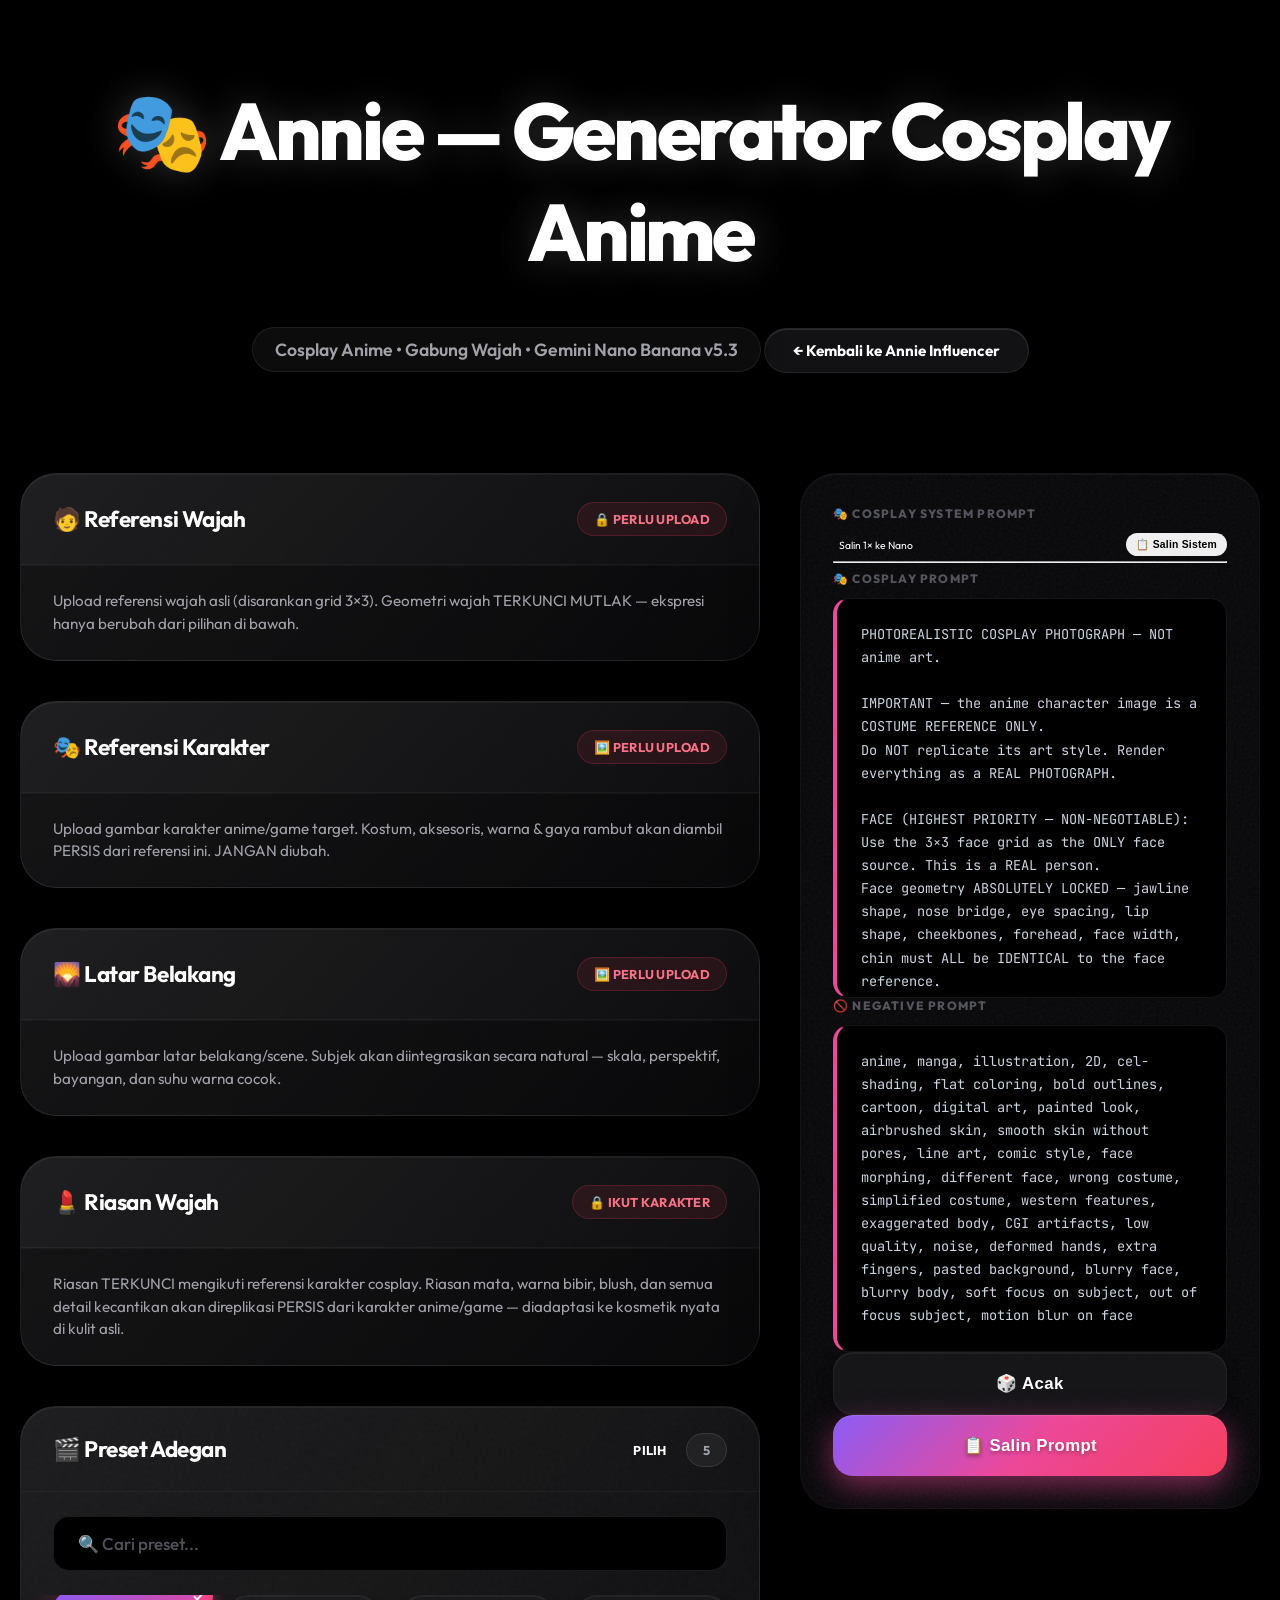
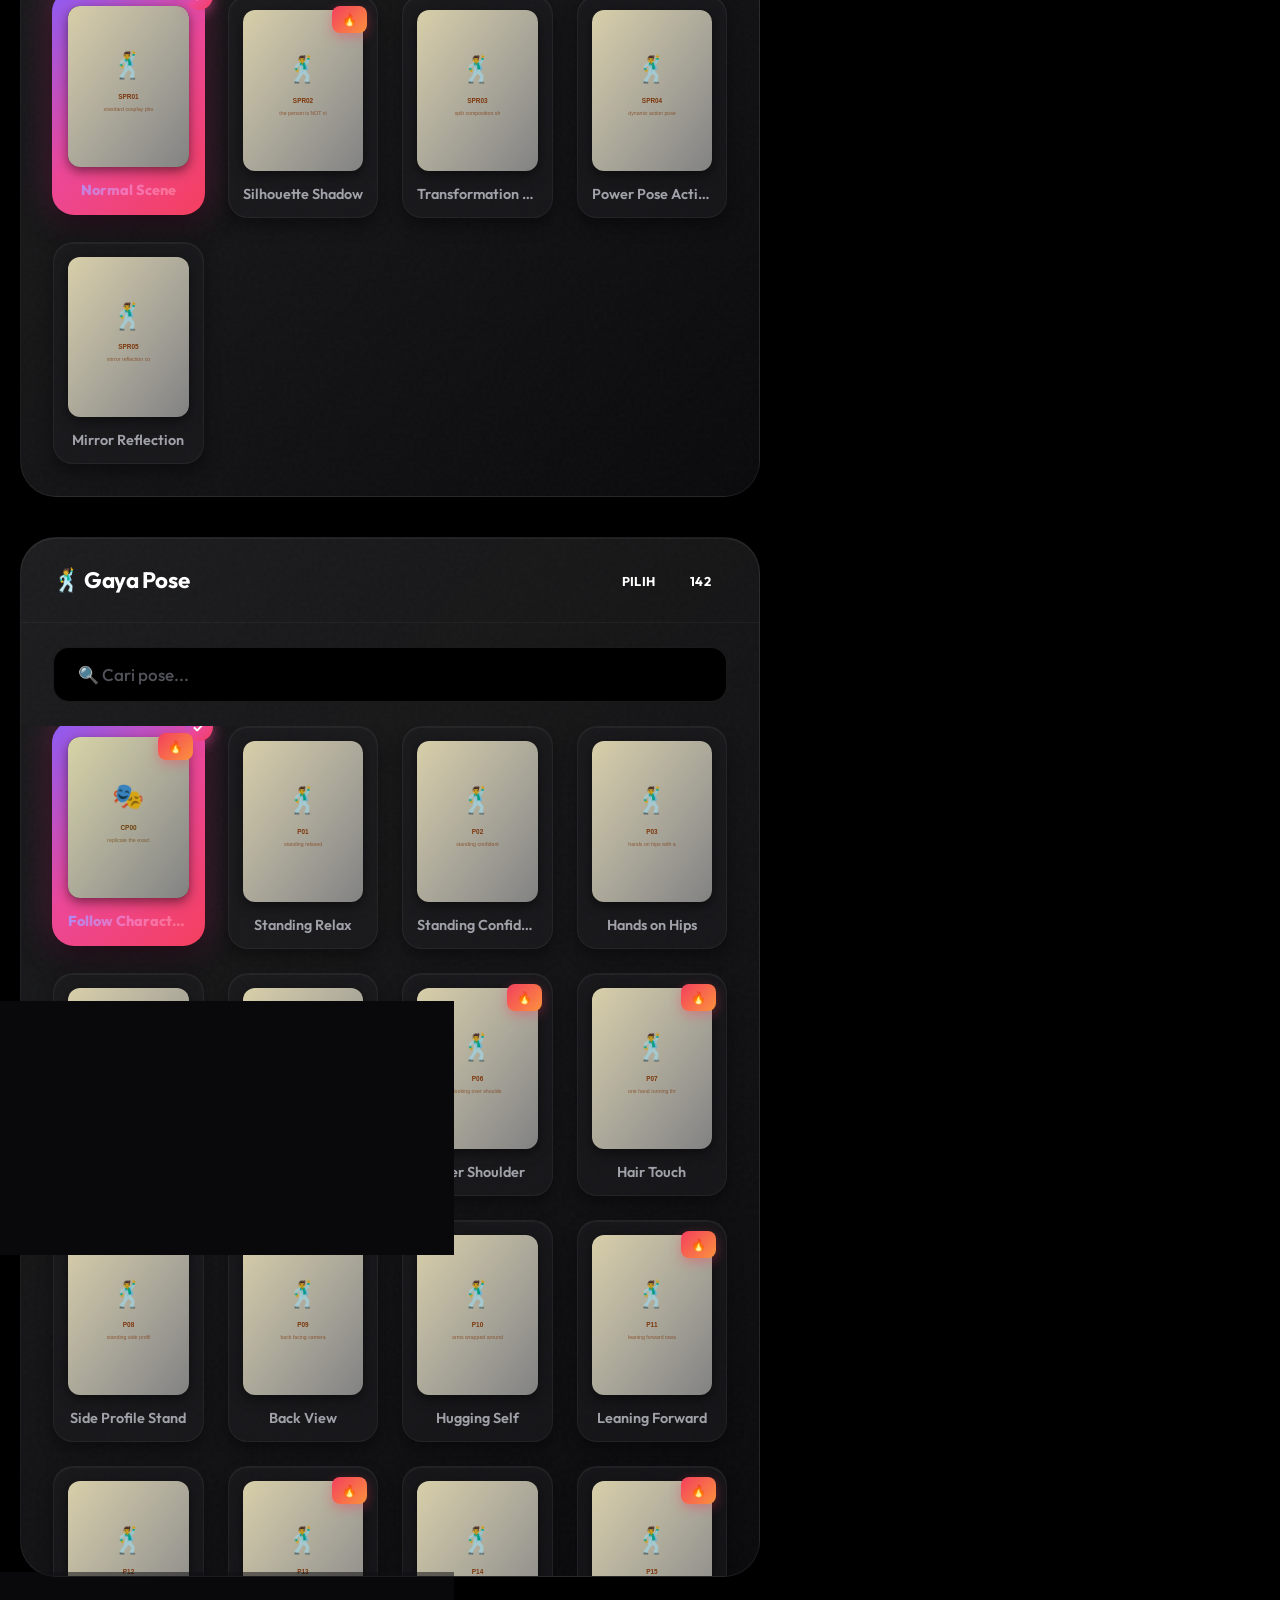
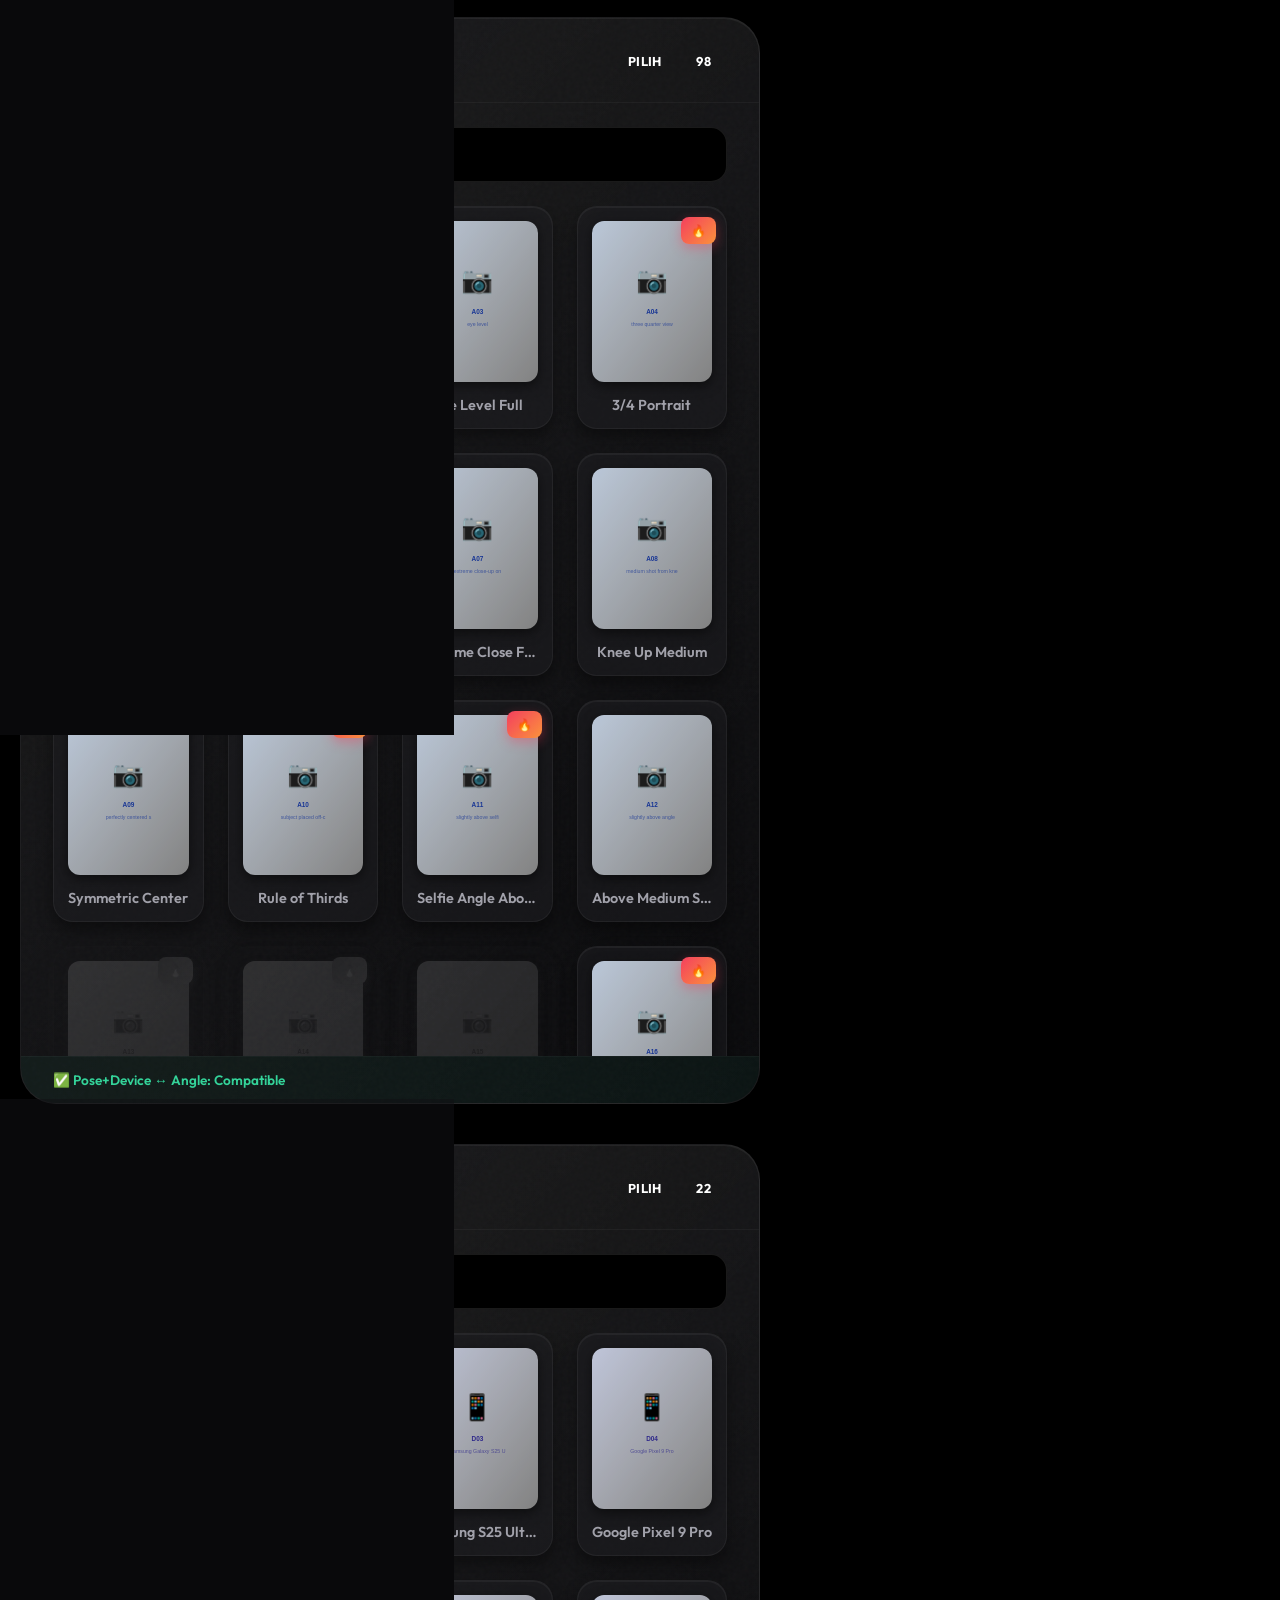
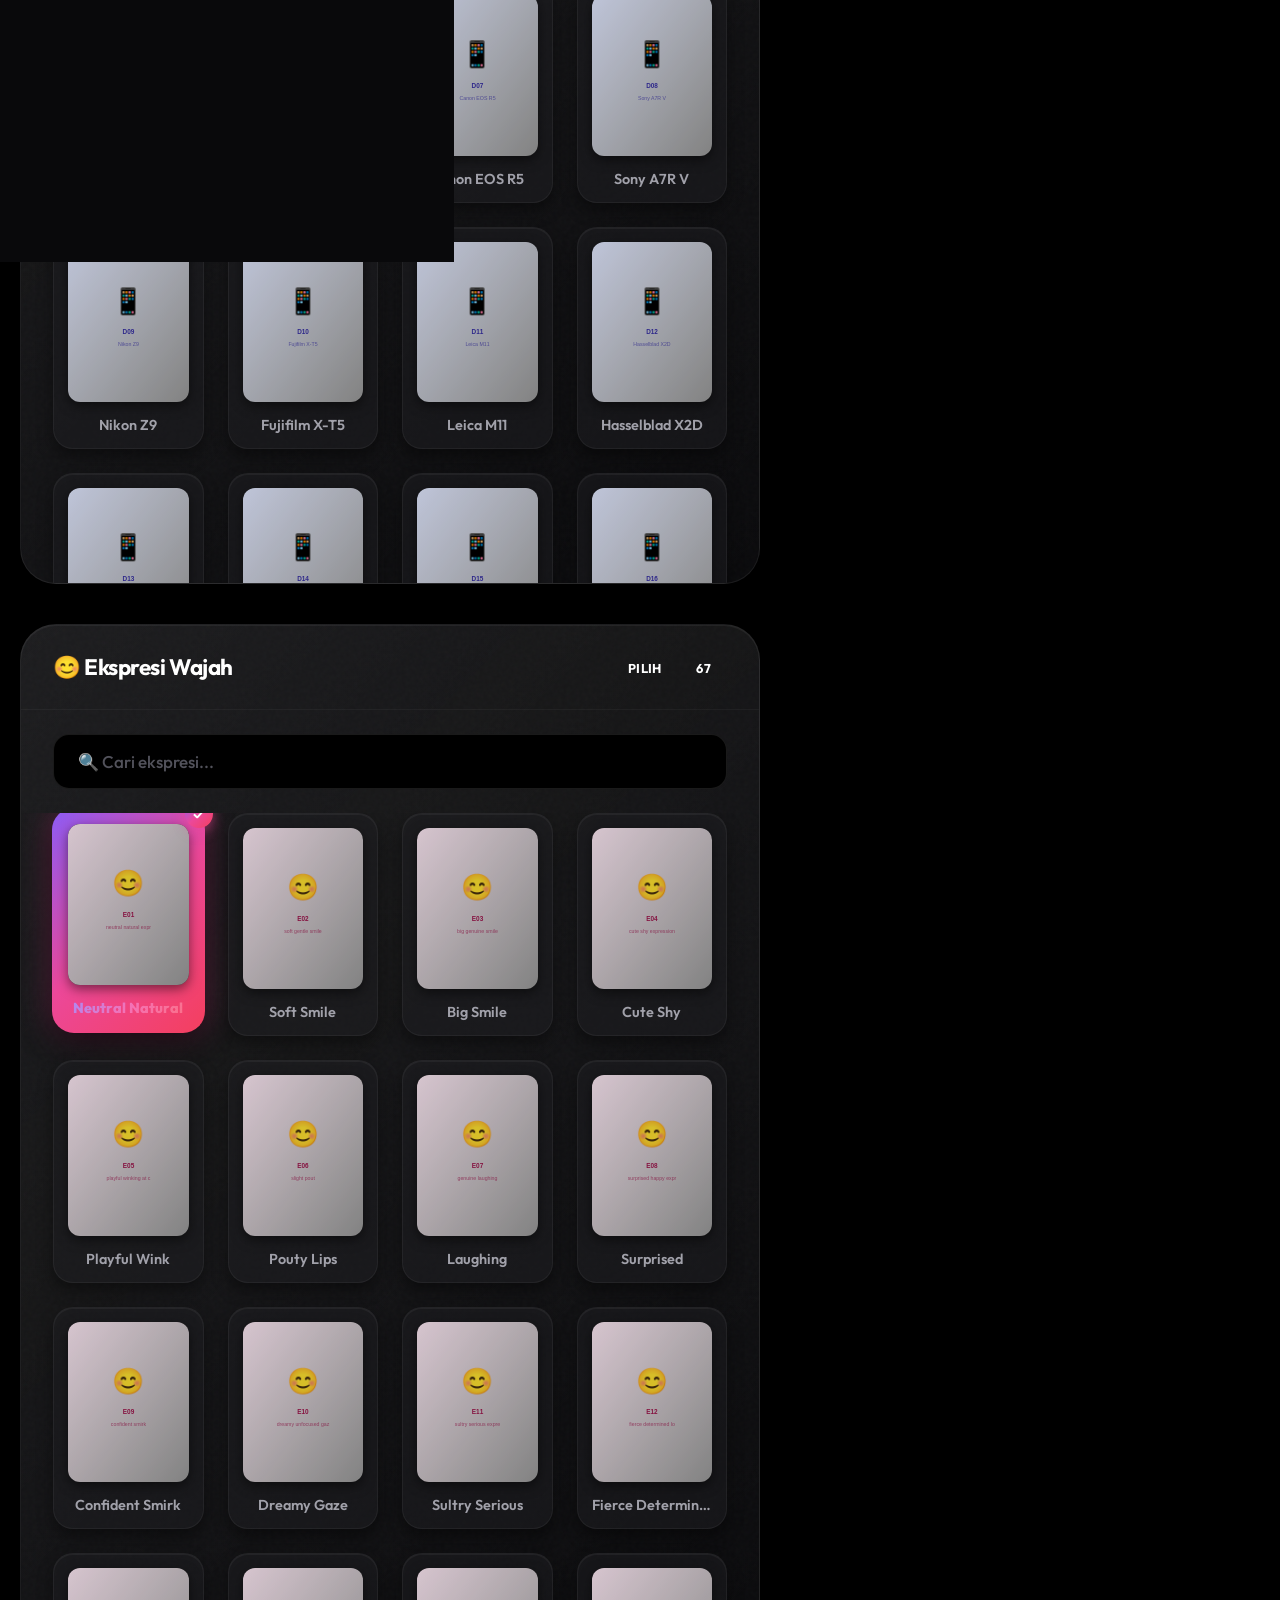
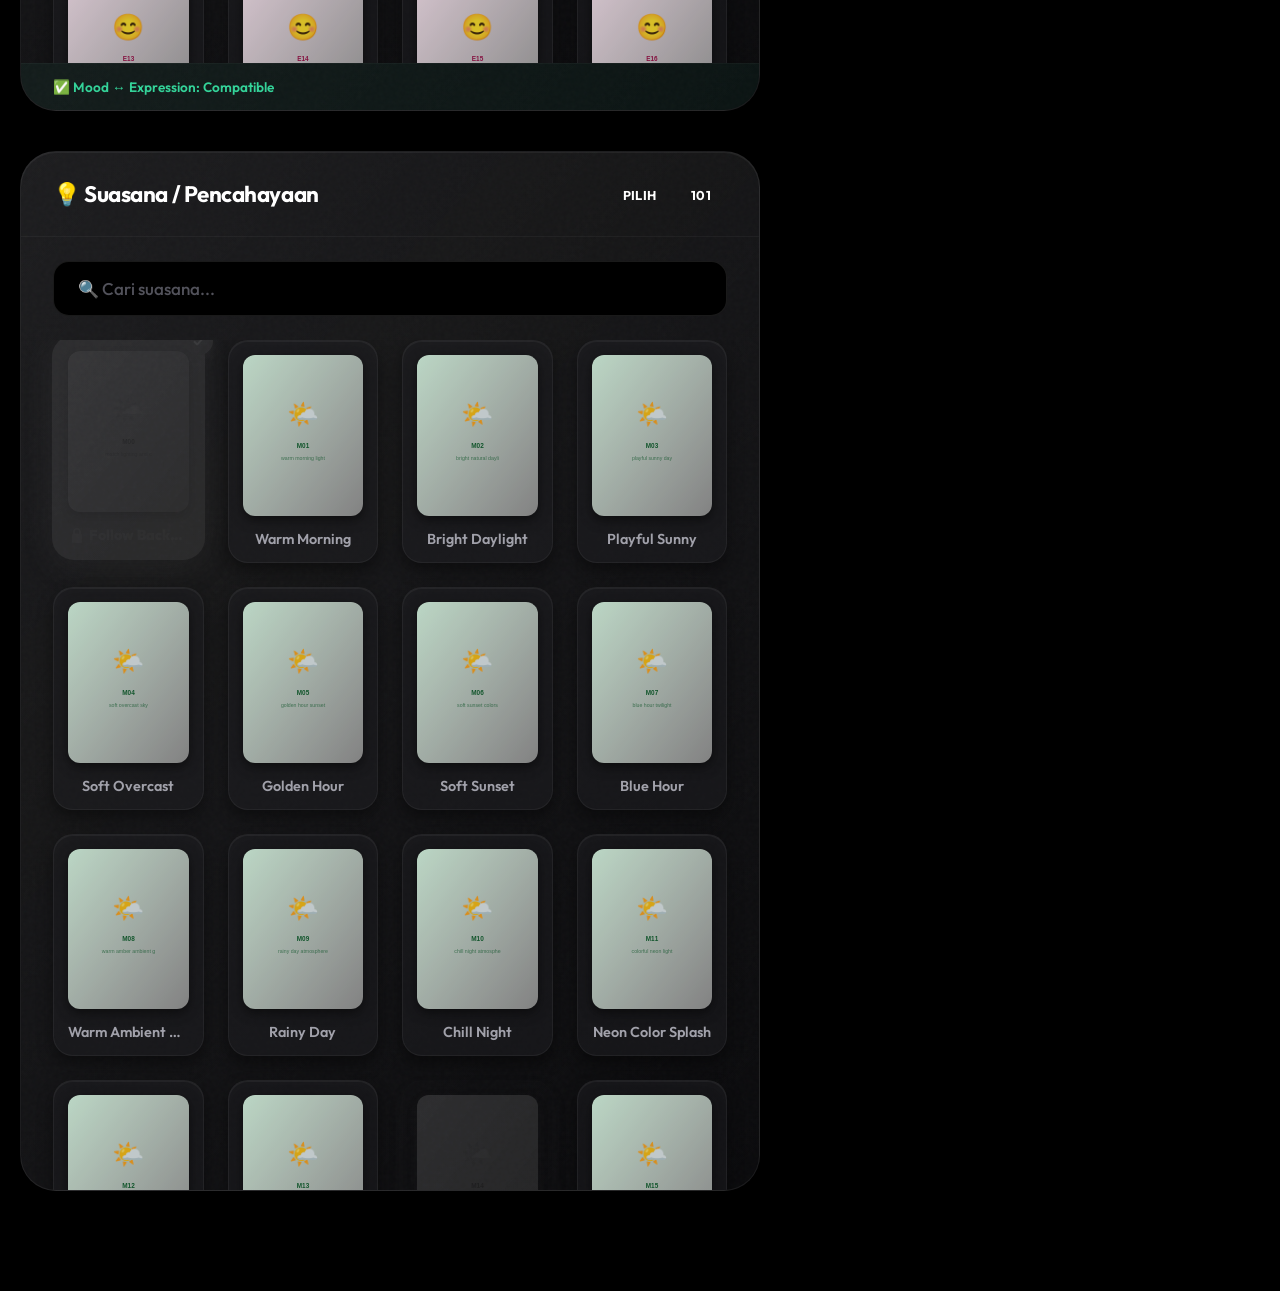
==== commit de908cd2: "feat: Indonesian UI labels + mobile bottom nav bar" ====
--- a/cosplay.html
+++ b/cosplay.html
@@ -4,7 +4,7 @@
 <head>
     <meta charset="UTF-8">
     <meta name="viewport" content="width=device-width, initial-scale=1.0">
-    <title>🎭 Annie — Cosplay Anime Generator</title>
+    <title>🎭 Annie — Generator Cosplay Anime</title>
     <link
         href="https://fonts.googleapis.com/css2?family=Outfit:wght@300;400;500;600;700&family=Fira+Code:wght@400;500&display=swap"
         rel="stylesheet">
@@ -29,9 +29,9 @@
 
     <div class="page">
         <header>
-            <h1>🎭 Annie — Cosplay Anime Generator</h1>
-            <div class="sub">Anime Cosplay • Face Merge • Gemini Nano Banana v5.3</div>
-            <a class="nav-link" href="index.html">← Back to Annie Influencer</a>
+            <h1>🎭 Annie — Generator Cosplay Anime</h1>
+            <div class="sub">Cosplay Anime • Gabung Wajah • Gemini Nano Banana v5.3</div>
+            <a class="nav-link" href="index.html">← Kembali ke Annie Influencer</a>
         </header>
 
         <div class="main-layout">
@@ -41,53 +41,53 @@
                 <!-- 🔒 LOCKED: Face Reference -->
                 <div class="card">
                     <div class="card-head">
-                        <div class="card-title">🧑 Face Reference</div>
-                        <span class="badge badge-lock">🔒 Upload Required</span>
-                    </div>
-                    <div class="lock-text">Upload your real face reference (3×3 grid recommended).
-                        Face geometry is ABSOLUTELY LOCKED — expression changes only from selection below.</div>
+                        <div class="card-title">🧑 Referensi Wajah</div>
+                        <span class="badge badge-lock">🔒 Perlu Upload</span>
+                    </div>
+                    <div class="lock-text">Upload referensi wajah asli (disarankan grid 3×3).
+                        Geometri wajah TERKUNCI MUTLAK — ekspresi hanya berubah dari pilihan di bawah.</div>
                 </div>
 
                 <!-- 🔒 LOCKED: Character Reference -->
                 <div class="card">
                     <div class="card-head">
-                        <div class="card-title">🎭 Character Reference</div>
-                        <span class="badge badge-lock">🖼️ Upload Required</span>
-                    </div>
-                    <div class="lock-text">Upload your target anime/game character image.
-                        Costume, accessories, hair color & style will be taken EXACTLY from this reference. Do NOT
-                        alter.</div>
+                        <div class="card-title">🎭 Referensi Karakter</div>
+                        <span class="badge badge-lock">🖼️ Perlu Upload</span>
+                    </div>
+                    <div class="lock-text">Upload gambar karakter anime/game target.
+                        Kostum, aksesoris, warna & gaya rambut akan diambil PERSIS dari referensi ini. JANGAN diubah.
+                    </div>
                 </div>
 
                 <!-- 🔒 LOCKED: Background -->
                 <div class="card">
                     <div class="card-head">
-                        <div class="card-title">🌄 Background</div>
-                        <span class="badge badge-lock">🖼️ Upload Required</span>
-                    </div>
-                    <div class="lock-text">Upload your scene/background image.
-                        Subject will be integrated naturally — matching scale, perspective, shadows, and color
-                        temperature.</div>
+                        <div class="card-title">🌄 Latar Belakang</div>
+                        <span class="badge badge-lock">🖼️ Perlu Upload</span>
+                    </div>
+                    <div class="lock-text">Upload gambar latar belakang/scene.
+                        Subjek akan diintegrasikan secara natural — skala, perspektif, bayangan, dan suhu warna cocok.
+                    </div>
                 </div>
 
                 <!-- 🔒 LOCKED: Makeup (Follows Character) -->
                 <div class="card">
                     <div class="card-head">
-                        <div class="card-title">💄 Makeup</div>
-                        <span class="badge badge-lock">🔒 Follows Character</span>
-                    </div>
-                    <div class="lock-text">Makeup is LOCKED to the cosplay character reference.
-                        Eye makeup, lip color, blush, and all beauty details will be replicated EXACTLY from the
-                        anime/game character — adapted to real cosmetics on real skin.</div>
+                        <div class="card-title">💄 Riasan Wajah</div>
+                        <span class="badge badge-lock">🔒 Ikut Karakter</span>
+                    </div>
+                    <div class="lock-text">Riasan TERKUNCI mengikuti referensi karakter cosplay.
+                        Riasan mata, warna bibir, blush, dan semua detail kecantikan akan direplikasi PERSIS dari
+                        karakter anime/game — diadaptasi ke kosmetik nyata di kulit asli.</div>
                 </div>
 
                 <!-- SELECTABLE: Scene Preset -->
                 <div class="card">
                     <div class="card-head">
-                        <div class="card-title">🎬 Scene Preset</div>
-                        <div><span class="badge">Select</span> <span class="badge" id="presetCount">5</span></div>
-                    </div>
-                    <input type="text" class="search-input" id="presetSearch" placeholder="🔍 Search preset..."
+                        <div class="card-title">🎬 Preset Adegan</div>
+                        <div><span class="badge">Pilih</span> <span class="badge" id="presetCount">5</span></div>
+                    </div>
+                    <input type="text" class="search-input" id="presetSearch" placeholder="🔍 Cari preset..."
                         oninput="filterCards('preset')">
                     <div class="card-grid" id="presetGrid"></div>
                 </div>
@@ -97,10 +97,10 @@
                     <!-- SELECTABLE: Pose -->
                     <div class="card">
                         <div class="card-head">
-                            <div class="card-title">🕺 Pose</div>
-                            <div><span class="badge">Select</span> <span class="badge" id="poseCount">50</span></div>
+                            <div class="card-title">🕺 Gaya Pose</div>
+                            <div><span class="badge">Pilih</span> <span class="badge" id="poseCount">50</span></div>
                         </div>
-                        <input type="text" class="search-input" id="poseSearch" placeholder="🔍 Search pose..."
+                        <input type="text" class="search-input" id="poseSearch" placeholder="🔍 Cari pose..."
                             oninput="filterCards('pose')">
                         <div class="card-grid" id="poseGrid"></div>
                         <div class="compat-status" id="poseCompat"></div>
@@ -111,10 +111,10 @@
                     <!-- SELECTABLE: Camera Angle -->
                     <div class="card">
                         <div class="card-head">
-                            <div class="card-title">📐 Camera Angle</div>
-                            <div><span class="badge">Select</span> <span class="badge" id="angleCount">40</span></div>
+                            <div class="card-title">📐 Sudut Kamera</div>
+                            <div><span class="badge">Pilih</span> <span class="badge" id="angleCount">40</span></div>
                         </div>
-                        <input type="text" class="search-input" id="angleSearch" placeholder="🔍 Search angle..."
+                        <input type="text" class="search-input" id="angleSearch" placeholder="🔍 Cari sudut..."
                             oninput="filterCards('angle')">
                         <div class="card-grid" id="angleGrid"></div>
                         <div class="compat-status" id="angleCompat"></div>
@@ -125,10 +125,10 @@
                     <!-- SELECTABLE: Camera Device -->
                     <div class="card">
                         <div class="card-head">
-                            <div class="card-title">📱 Camera Type</div>
-                            <div><span class="badge">Select</span> <span class="badge" id="deviceCount">22</span></div>
+                            <div class="card-title">📱 Jenis Kamera</div>
+                            <div><span class="badge">Pilih</span> <span class="badge" id="deviceCount">22</span></div>
                         </div>
-                        <input type="text" class="search-input" id="deviceSearch" placeholder="🔍 Search camera..."
+                        <input type="text" class="search-input" id="deviceSearch" placeholder="🔍 Cari kamera..."
                             oninput="filterCards('device')">
                         <div class="card-grid" id="deviceGrid"></div>
                     </div>
@@ -138,10 +138,10 @@
                     <!-- SELECTABLE: Expression -->
                     <div class="card">
                         <div class="card-head">
-                            <div class="card-title">😊 Expression</div>
-                            <div><span class="badge">Select</span> <span class="badge" id="exprCount">22</span></div>
+                            <div class="card-title">😊 Ekspresi Wajah</div>
+                            <div><span class="badge">Pilih</span> <span class="badge" id="exprCount">22</span></div>
                         </div>
-                        <input type="text" class="search-input" id="exprSearch" placeholder="🔍 Search expression..."
+                        <input type="text" class="search-input" id="exprSearch" placeholder="🔍 Cari ekspresi..."
                             oninput="filterCards('expr')">
                         <div class="card-grid" id="exprGrid"></div>
                         <div class="compat-status" id="exprCompat"></div>
@@ -152,10 +152,10 @@
                     <!-- SELECTABLE: Mood / Lighting -->
                     <div class="card">
                         <div class="card-head">
-                            <div class="card-title">💡 Mood / Lighting</div>
-                            <div><span class="badge">Select</span> <span class="badge" id="moodCount">23</span></div>
+                            <div class="card-title">💡 Suasana / Pencahayaan</div>
+                            <div><span class="badge">Pilih</span> <span class="badge" id="moodCount">23</span></div>
                         </div>
-                        <input type="text" class="search-input" id="moodSearch" placeholder="🔍 Search mood..."
+                        <input type="text" class="search-input" id="moodSearch" placeholder="🔍 Cari suasana..."
                             oninput="filterCards('mood')">
                         <div class="card-grid" id="moodGrid"></div>
                         <div class="compat-status" id="moodCompat"></div>
@@ -169,17 +169,17 @@
                 <div class="out-card">
                     <div class="out-section">
                         <span class="out-label sys">🎭 COSPLAY SYSTEM PROMPT</span>
-                        <span style="font-size:0.65rem;color:var(--text-muted);margin-left:6px;">Copas 1× ke Nano</span>
+                        <span style="font-size:0.65rem;color:var(--text-muted);margin-left:6px;">Salin 1× ke Nano</span>
                         <button class="btn btn-sys"
                             style="float:right;padding:5px 10px;font-size:0.65rem;flex:none;width:auto;"
-                            onclick="copySystem()">📋 Copy System</button>
+                            onclick="copySystem()">📋 Salin Sistem</button>
                     </div>
 
                     <hr class="sep">
 
                     <div class="out-section">
                         <span class="out-label img">🎭 COSPLAY PROMPT</span>
-                        <div class="out-box" id="outImage">Select options to generate...</div>
+                        <div class="out-box" id="outImage">Pilih opsi untuk menghasilkan prompt...</div>
                     </div>
 
                     <div class="out-section">
@@ -188,13 +188,39 @@
                     </div>
 
                     <div class="action-row">
-                        <button class="btn btn-ghost" onclick="randomize()">🎲 Random</button>
-                        <button class="btn btn-banana" onclick="copyPrompt()">📋 Copy Prompt</button>
+                        <button class="btn btn-ghost" onclick="randomize()">🎲 Acak</button>
+                        <button class="btn btn-banana" onclick="copyPrompt()">📋 Salin Prompt</button>
                     </div>
                 </div>
             </div>
         </div>
     </div>
+
+    <!-- 📱 Bottom Navigation Bar (Mobile PWA) -->
+    <nav class="bottom-nav">
+        <div class="bottom-nav-inner">
+            <a href="index.html" class="bottom-nav-item">
+                <span class="nav-icon">🏠</span>
+                <span>Beranda</span>
+            </a>
+            <a href="cosplay.html" class="bottom-nav-item active">
+                <span class="nav-icon">🎭</span>
+                <span>Cosplay</span>
+            </a>
+            <button class="bottom-nav-item" onclick="randomize()">
+                <span class="nav-icon">🎲</span>
+                <span>Acak</span>
+            </button>
+            <button class="bottom-nav-item" onclick="copyPrompt()">
+                <span class="nav-icon">📋</span>
+                <span>Salin</span>
+            </button>
+            <button class="bottom-nav-item" onclick="window.scrollTo({top:0,behavior:'smooth'})">
+                <span class="nav-icon">⬆️</span>
+                <span>Atas</span>
+            </button>
+        </div>
+    </nav>
 
     <script src="data.js"></script>
     <script src="data-extension.js"></script>
--- a/style.css
+++ b/style.css
@@ -641,6 +641,8 @@
 }
 
 /* ─── Responsive ─── */
+
+/* Tablet */
 @media (max-width: 1100px) {
     .main-layout {
         grid-template-columns: 1fr;
@@ -654,6 +656,360 @@
 
     header h1 {
         font-size: 3.5rem;
+    }
+}
+
+/* Large Phone / Small Tablet */
+@media (max-width: 768px) {
+    .page {
+        padding: 16px;
+    }
+
+    header h1 {
+        font-size: 2.2rem;
+        letter-spacing: -0.03em;
+    }
+
+    .sub {
+        font-size: 0.75rem;
+        padding: 8px 16px;
+    }
+
+    .priority-bar {
+        gap: 10px;
+        padding: 10px 16px;
+        flex-wrap: wrap;
+        justify-content: center;
+    }
+
+    .priority-bar span {
+        font-size: 0.75rem;
+    }
+
+    #personaBar {
+        gap: 6px !important;
+    }
+
+    #personaBar .btn-ghost {
+        padding: 6px 12px !important;
+        font-size: 0.65rem !important;
+    }
+
+    .card {
+        border-radius: var(--radius-md);
+        margin-bottom: 16px;
+    }
+
+    .card-header {
+        padding: 16px 20px;
+    }
+
+    .card-title {
+        font-size: 1.1rem;
+    }
+
+    .card-grid {
+        grid-template-columns: repeat(3, 1fr) !important;
+        gap: 8px !important;
+        padding: 8px 12px !important;
+        max-height: 280px !important;
+    }
+
+    .vcard {
+        padding: 8px;
+        border-radius: 12px;
+    }
+
+    .vcard-name {
+        font-size: 0.65rem;
+    }
+
+    .vcard-thumb {
+        height: 70px;
+        border-radius: 8px;
+    }
+
+    .vcard:hover {
+        transform: none;
+    }
+
+    .tooltip {
+        display: none;
+    }
+
+    .out-box {
+        font-size: 0.75rem;
+        padding: 16px;
+        max-height: 250px;
+    }
+
+    .action-row {
+        flex-direction: column;
+        gap: 8px;
+    }
+
+    .action-row .btn {
+        width: 100%;
+        padding: 14px;
+        font-size: 1rem;
+    }
+
+    .main-layout {
+        gap: 20px;
+    }
+
+    .search-input {
+        font-size: 0.8rem;
+        padding: 10px 16px;
+    }
+
+    .nav-link {
+        padding: 10px 20px;
+        font-size: 0.85rem;
+    }
+}
+
+/* Phone */
+@media (max-width: 480px) {
+    .page {
+        padding: 12px;
+    }
+
+    header h1 {
+        font-size: 1.6rem;
+    }
+
+    .sub {
+        font-size: 0.65rem;
+        padding: 6px 12px;
+    }
+
+    .priority-bar {
+        gap: 6px;
+        padding: 8px 12px;
+    }
+
+    .priority-bar span {
+        font-size: 0.6rem;
+    }
+
+    .card-grid {
+        grid-template-columns: repeat(2, 1fr) !important;
+        gap: 6px !important;
+        max-height: 240px !important;
+    }
+
+    .vcard-thumb {
+        height: 55px;
+    }
+
+    .vcard-name {
+        font-size: 0.6rem;
+    }
+
+    .card-title {
+        font-size: 0.95rem;
+    }
+
+    .out-card {
+        margin-top: 20px;
+    }
+
+    .out-box {
+        font-size: 0.7rem;
+        padding: 12px;
+        max-height: 200px;
+    }
+
+    .lock-text {
+        font-size: 0.8rem;
+        padding: 16px;
+    }
+}
+
+/* ─── Prompt History Panel ─── */
+.history-panel {
+    margin-top: 16px;
+    background: rgba(10, 10, 12, 0.6);
+    border: 1px solid rgba(255, 255, 255, 0.06);
+    border-radius: var(--radius-md);
+    overflow: hidden;
+}
+
+.history-toggle {
+    width: 100%;
+    background: transparent;
+    border: none;
+    color: var(--text-secondary);
+    padding: 14px 20px;
+    font-family: var(--font-main);
+    font-size: 0.85rem;
+    font-weight: 600;
+    cursor: pointer;
+    display: flex;
+    align-items: center;
+    justify-content: space-between;
+    transition: color 0.2s;
+}
+
+.history-toggle:hover {
+    color: var(--text-primary);
+}
+
+.history-toggle .arrow {
+    transition: transform 0.3s var(--ease-spring);
+}
+
+.history-panel.open .history-toggle .arrow {
+    transform: rotate(180deg);
+}
+
+.history-list {
+    max-height: 0;
+    overflow: hidden;
+    transition: max-height 0.4s var(--ease-spring);
+}
+
+.history-panel.open .history-list {
+    max-height: 500px;
+    overflow-y: auto;
+}
+
+.history-item {
+    padding: 10px 20px;
+    border-top: 1px solid rgba(255, 255, 255, 0.03);
+    display: flex;
+    align-items: center;
+    gap: 10px;
+    cursor: pointer;
+    transition: background 0.2s;
+    font-size: 0.75rem;
+    color: var(--text-secondary);
+}
+
+.history-item:hover {
+    background: rgba(255, 255, 255, 0.03);
+    color: var(--text-primary);
+}
+
+.history-item .hist-dna {
+    font-family: var(--font-code);
+    font-size: 0.7rem;
+    flex: 1;
+    white-space: nowrap;
+    overflow: hidden;
+    text-overflow: ellipsis;
+}
+
+.history-item .hist-fav {
+    cursor: pointer;
+    font-size: 1rem;
+    transition: transform 0.2s;
+    flex-shrink: 0;
+}
+
+.history-item .hist-fav:hover {
+    transform: scale(1.3);
+}
+
+.history-item .hist-fav.active {
+    color: #fbbf24;
+}
+
+.history-item .hist-copy {
+    cursor: pointer;
+    font-size: 0.85rem;
+    opacity: 0.5;
+    transition: opacity 0.2s;
+    flex-shrink: 0;
+}
+
+.history-item .hist-copy:hover {
+    opacity: 1;
+}
+
+.history-empty {
+    padding: 20px;
+    text-align: center;
+    color: var(--text-tertiary);
+    font-size: 0.8rem;
+}
+
+/* ─── Bottom Navigation Bar (Mobile PWA) ─── */
+.bottom-nav {
+    display: none;
+    position: fixed;
+    bottom: 0;
+    left: 0;
+    right: 0;
+    z-index: 9999;
+    background: rgba(8, 8, 10, 0.85);
+    backdrop-filter: blur(24px);
+    -webkit-backdrop-filter: blur(24px);
+    border-top: 1px solid rgba(255, 255, 255, 0.08);
+    padding: 8px 0;
+    padding-bottom: calc(8px + env(safe-area-inset-bottom, 0px));
+    box-shadow: 0 -10px 40px rgba(0, 0, 0, 0.6);
+}
+
+.bottom-nav-inner {
+    display: flex;
+    justify-content: space-around;
+    align-items: center;
+    max-width: 500px;
+    margin: 0 auto;
+}
+
+.bottom-nav-item {
+    display: flex;
+    flex-direction: column;
+    align-items: center;
+    gap: 2px;
+    padding: 6px 12px;
+    border: none;
+    background: transparent;
+    color: var(--text-tertiary);
+    font-family: var(--font-main);
+    font-size: 0.6rem;
+    font-weight: 600;
+    cursor: pointer;
+    transition: color 0.2s, transform 0.2s;
+    position: relative;
+    -webkit-tap-highlight-color: transparent;
+}
+
+.bottom-nav-item .nav-icon {
+    font-size: 1.3rem;
+    line-height: 1;
+}
+
+.bottom-nav-item:active {
+    transform: scale(0.9);
+}
+
+.bottom-nav-item.active {
+    color: var(--text-primary);
+}
+
+.bottom-nav-item.active::after {
+    content: '';
+    position: absolute;
+    top: -8px;
+    left: 50%;
+    transform: translateX(-50%);
+    width: 24px;
+    height: 3px;
+    background: var(--accent-gradient-text);
+    border-radius: 0 0 4px 4px;
+}
+
+@media (max-width: 768px) {
+    .bottom-nav {
+        display: block;
+    }
+
+    body {
+        padding-bottom: 80px;
     }
 }
 
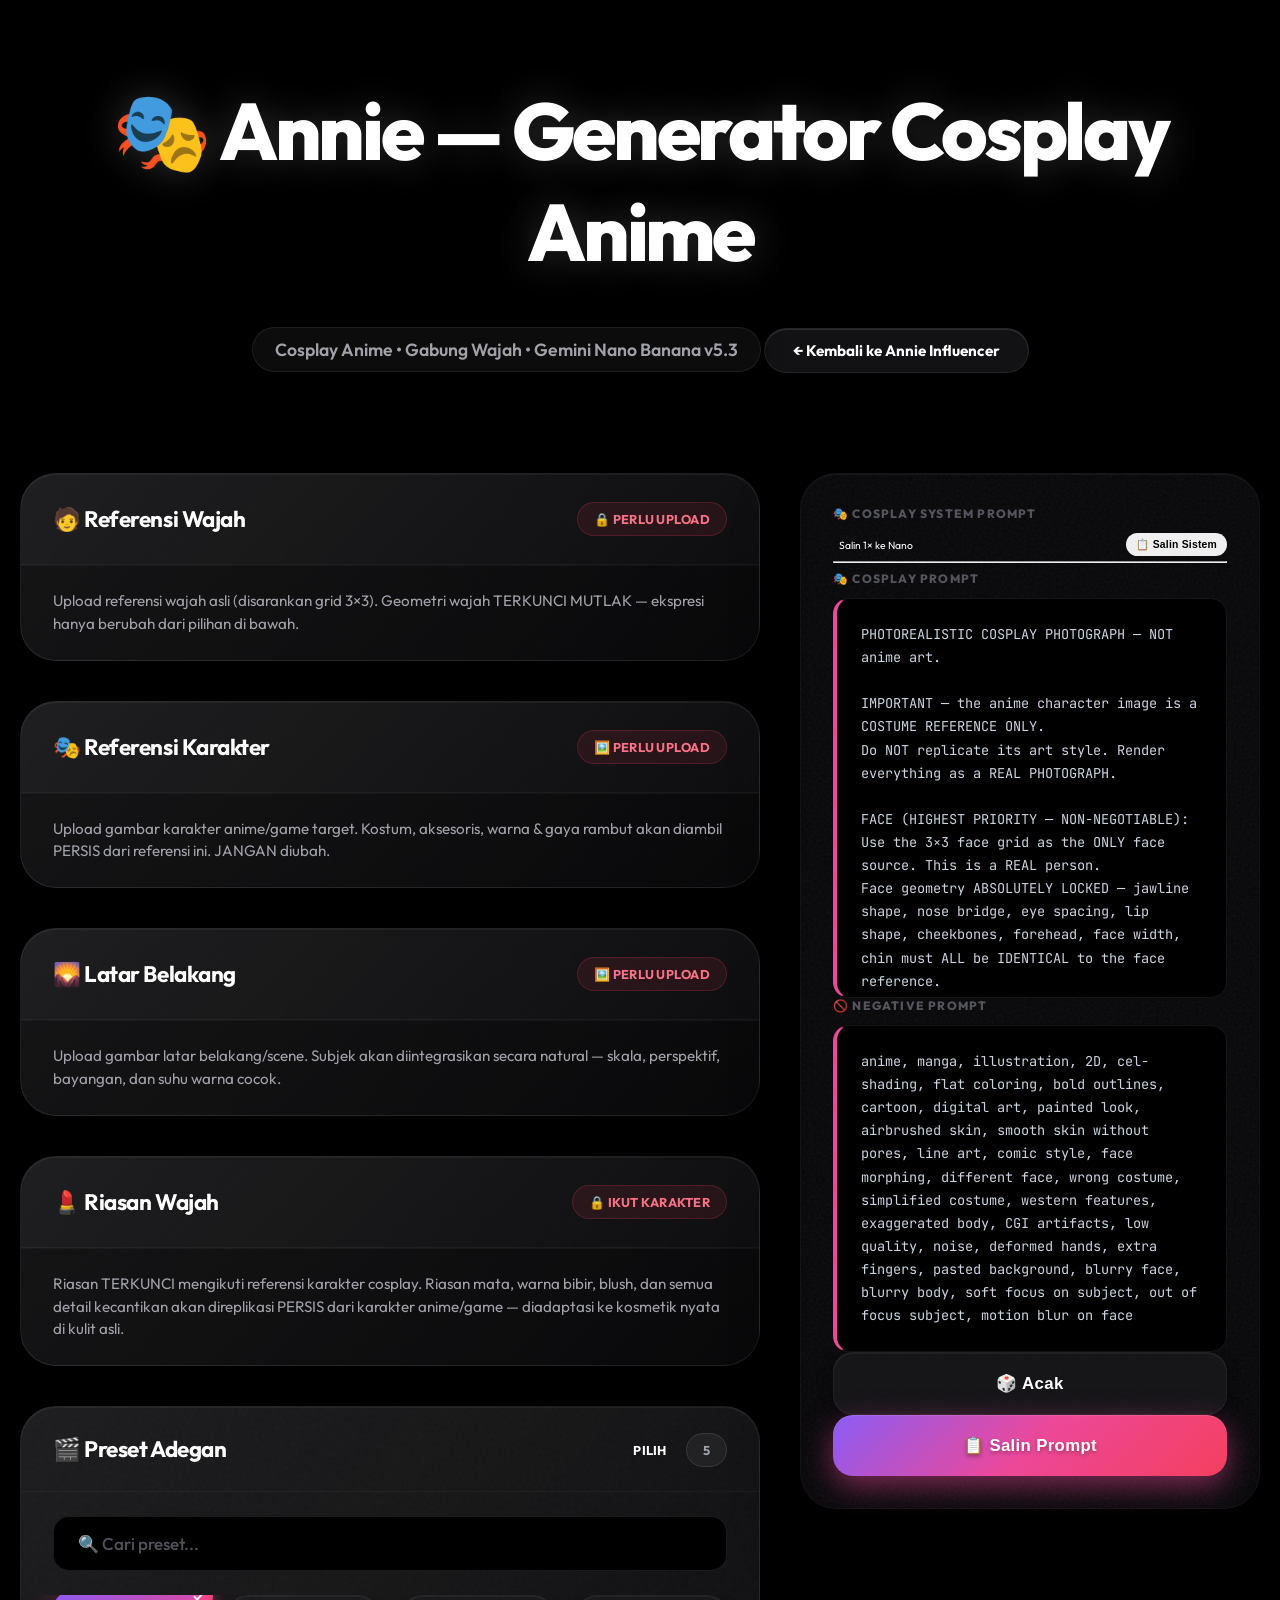
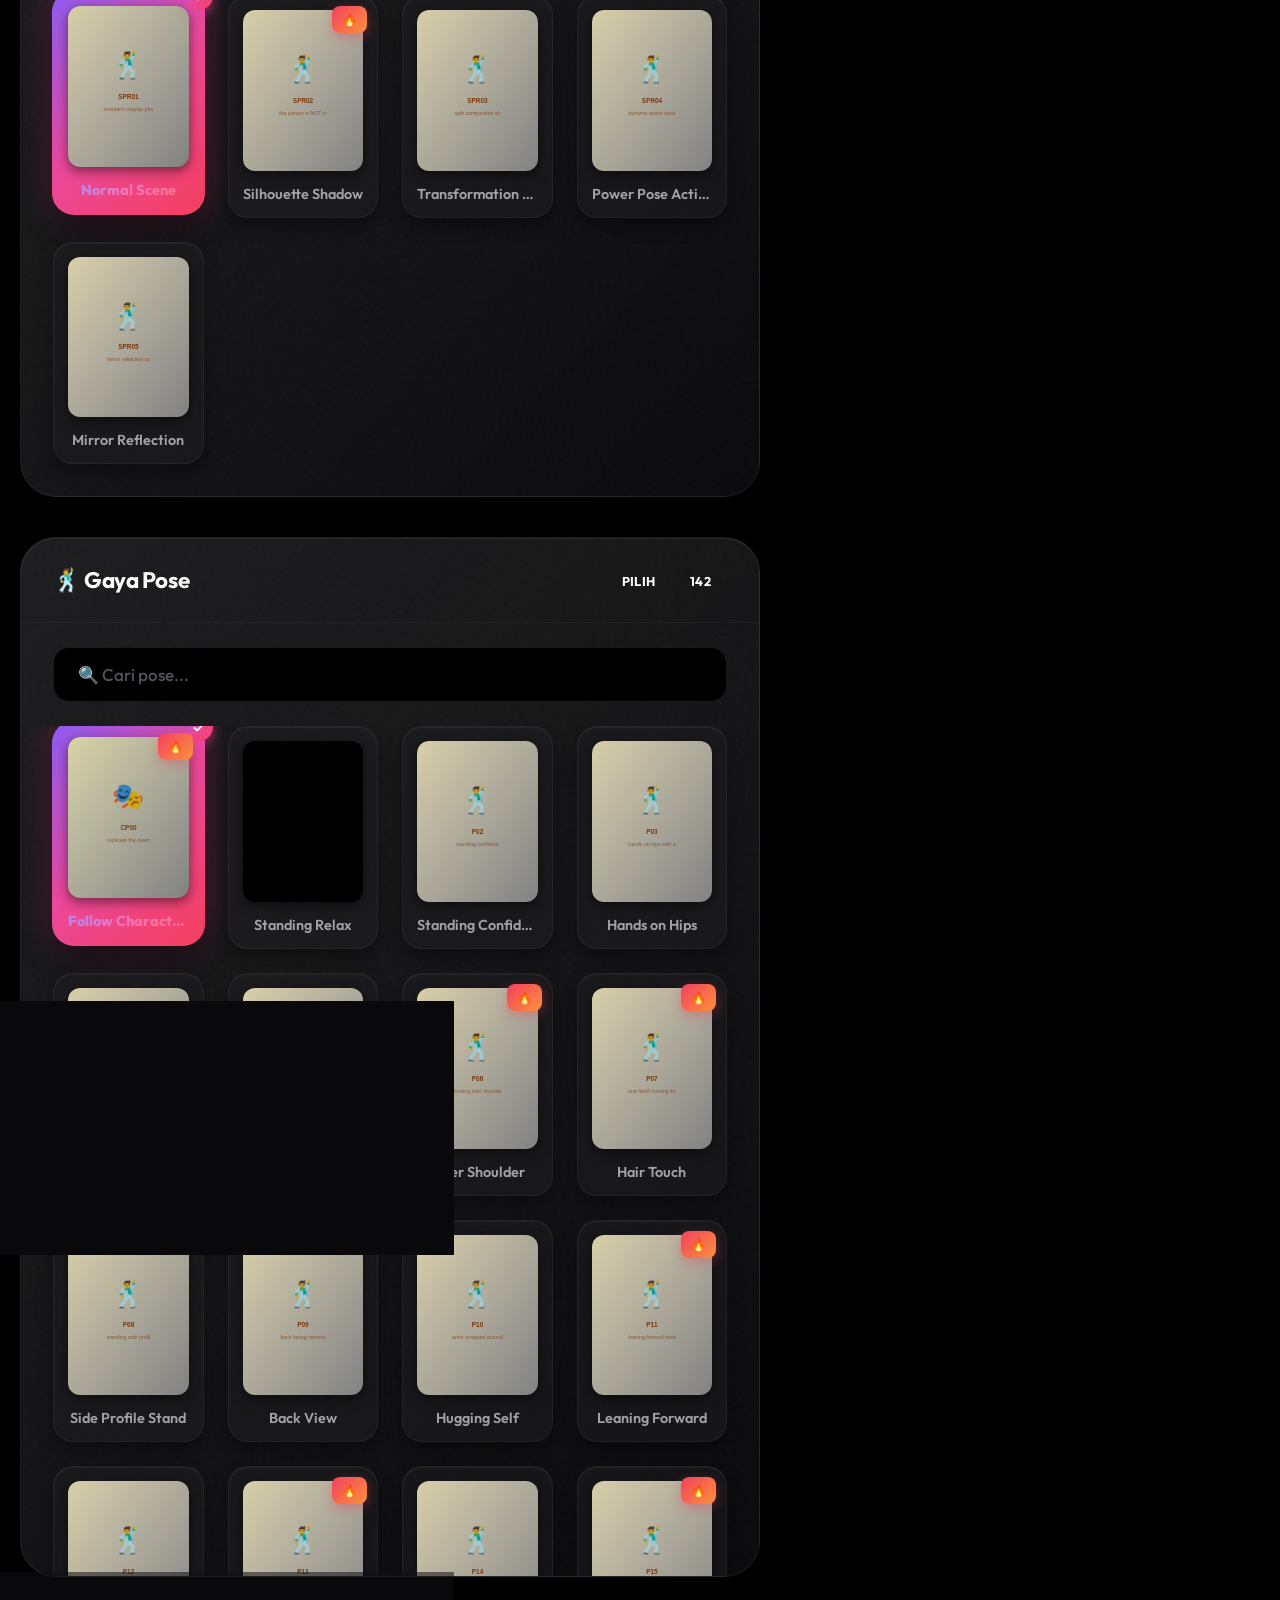
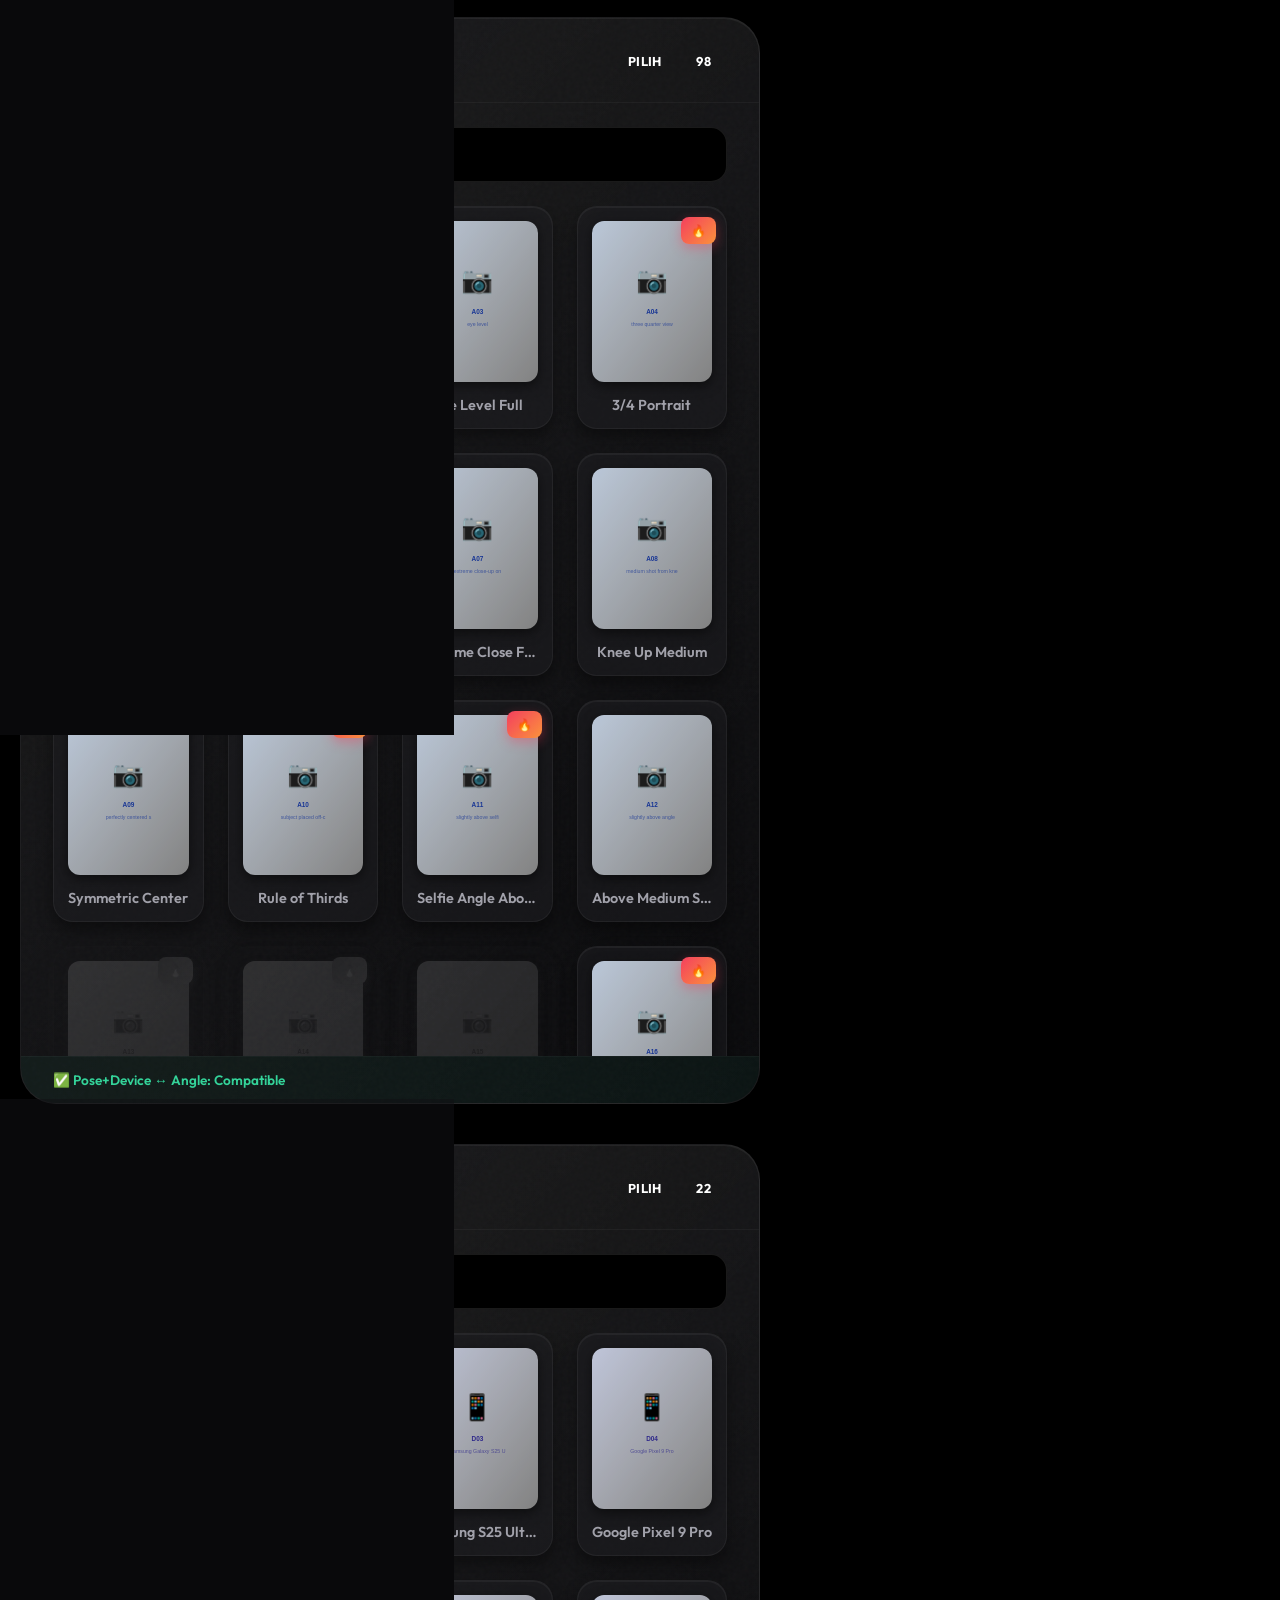
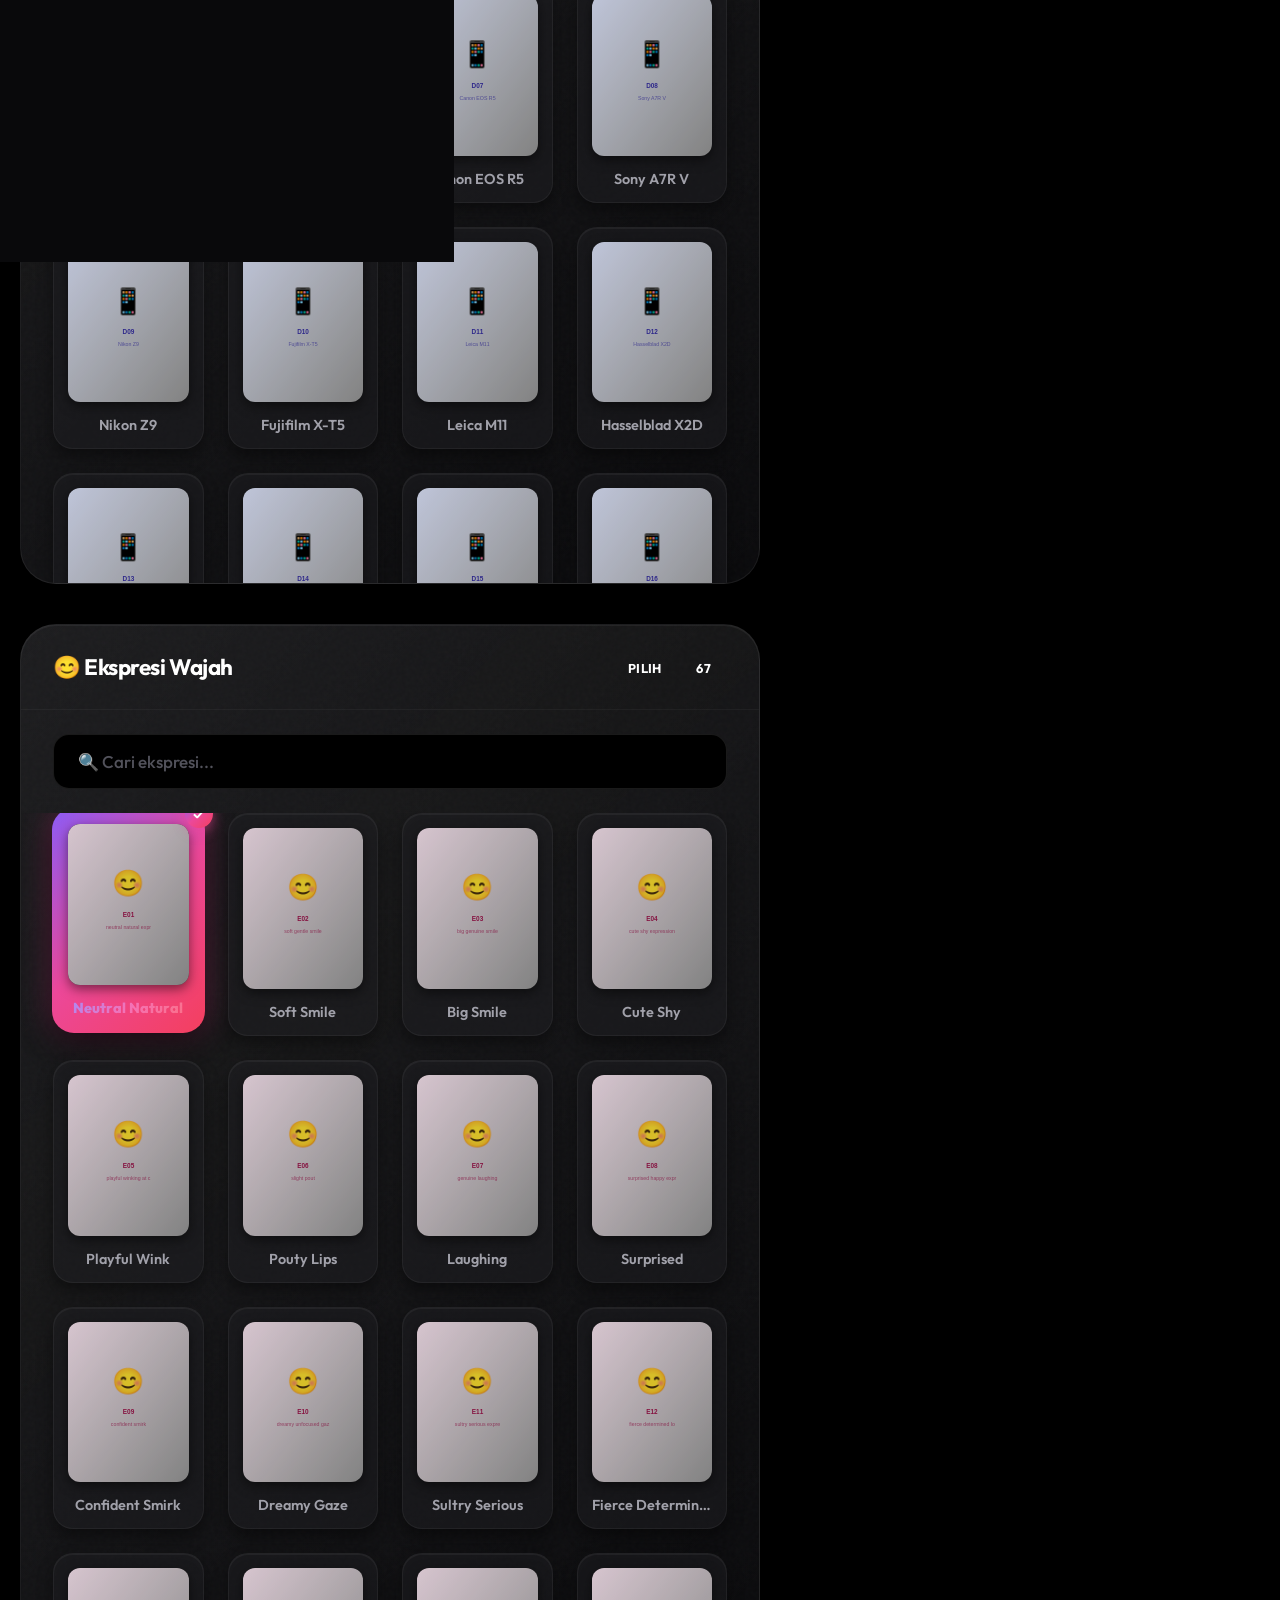
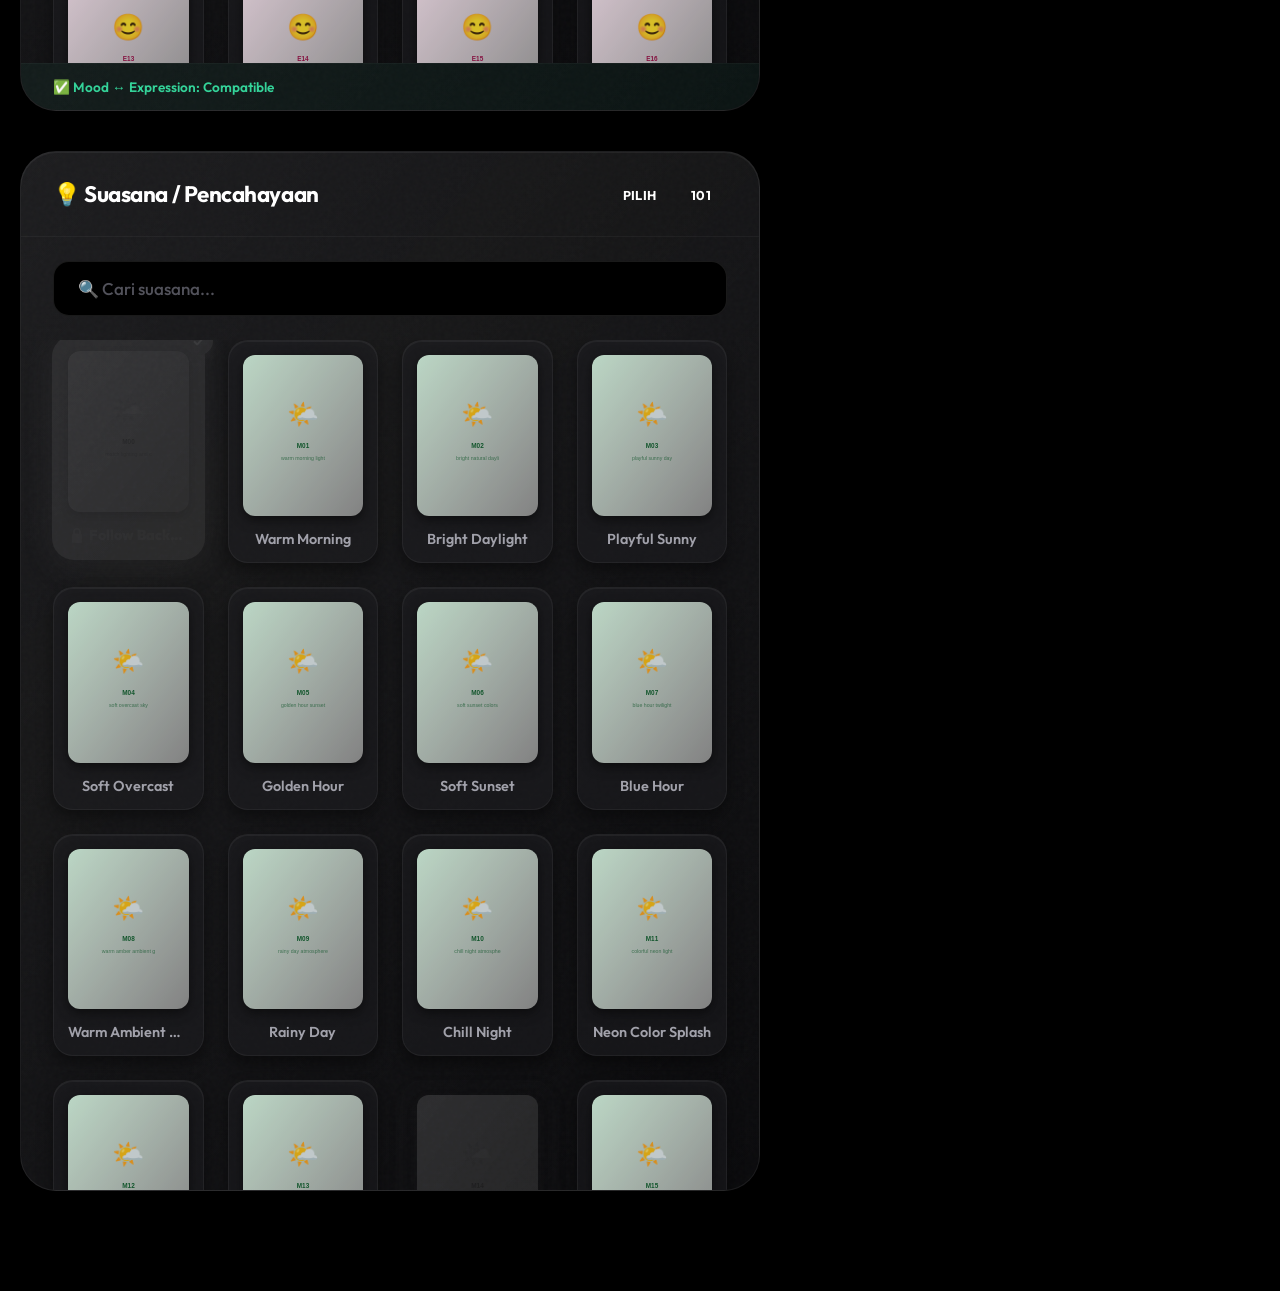
==== commit a78bacc3: "perf: optimize selectChip  CSS toggle instead of full re-render" ====
--- a/cosplay.html
+++ b/cosplay.html
@@ -454,10 +454,36 @@
             el.textContent = ok ? `✅ ${label}: Compatible` : `⚠️ ${label}: May not match well`;
         }
 
-        // ─── SELECT ───
+        // ─── SELECT (OPTIMIZED — no full re-render) ───
         function selectChip(key, id) {
             state[key] = id;
-            renderAll();
+
+            // Scene preset changes need full re-render (section lock toggles)
+            if (key === 'scenePreset') {
+                renderAll();
+                generate();
+                return;
+            }
+
+            // Fast CSS toggle for non-preset selections
+            const gridMap = {
+                pose: 'poseGrid', angle: 'angleGrid', device: 'deviceGrid',
+                expression: 'exprGrid', mood: 'moodGrid'
+            };
+            const gridId = gridMap[key];
+            if (gridId) {
+                const grid = document.getElementById(gridId);
+                const prev = grid.querySelector('.vcard.selected');
+                if (prev) prev.classList.remove('selected');
+                const cards = grid.querySelectorAll('.vcard');
+                cards.forEach(c => {
+                    if (c.getAttribute('onclick')?.includes(`'${id}'`)) {
+                        c.classList.add('selected');
+                    }
+                });
+            }
+
+            updateCompatStatus();
             generate();
         }
 
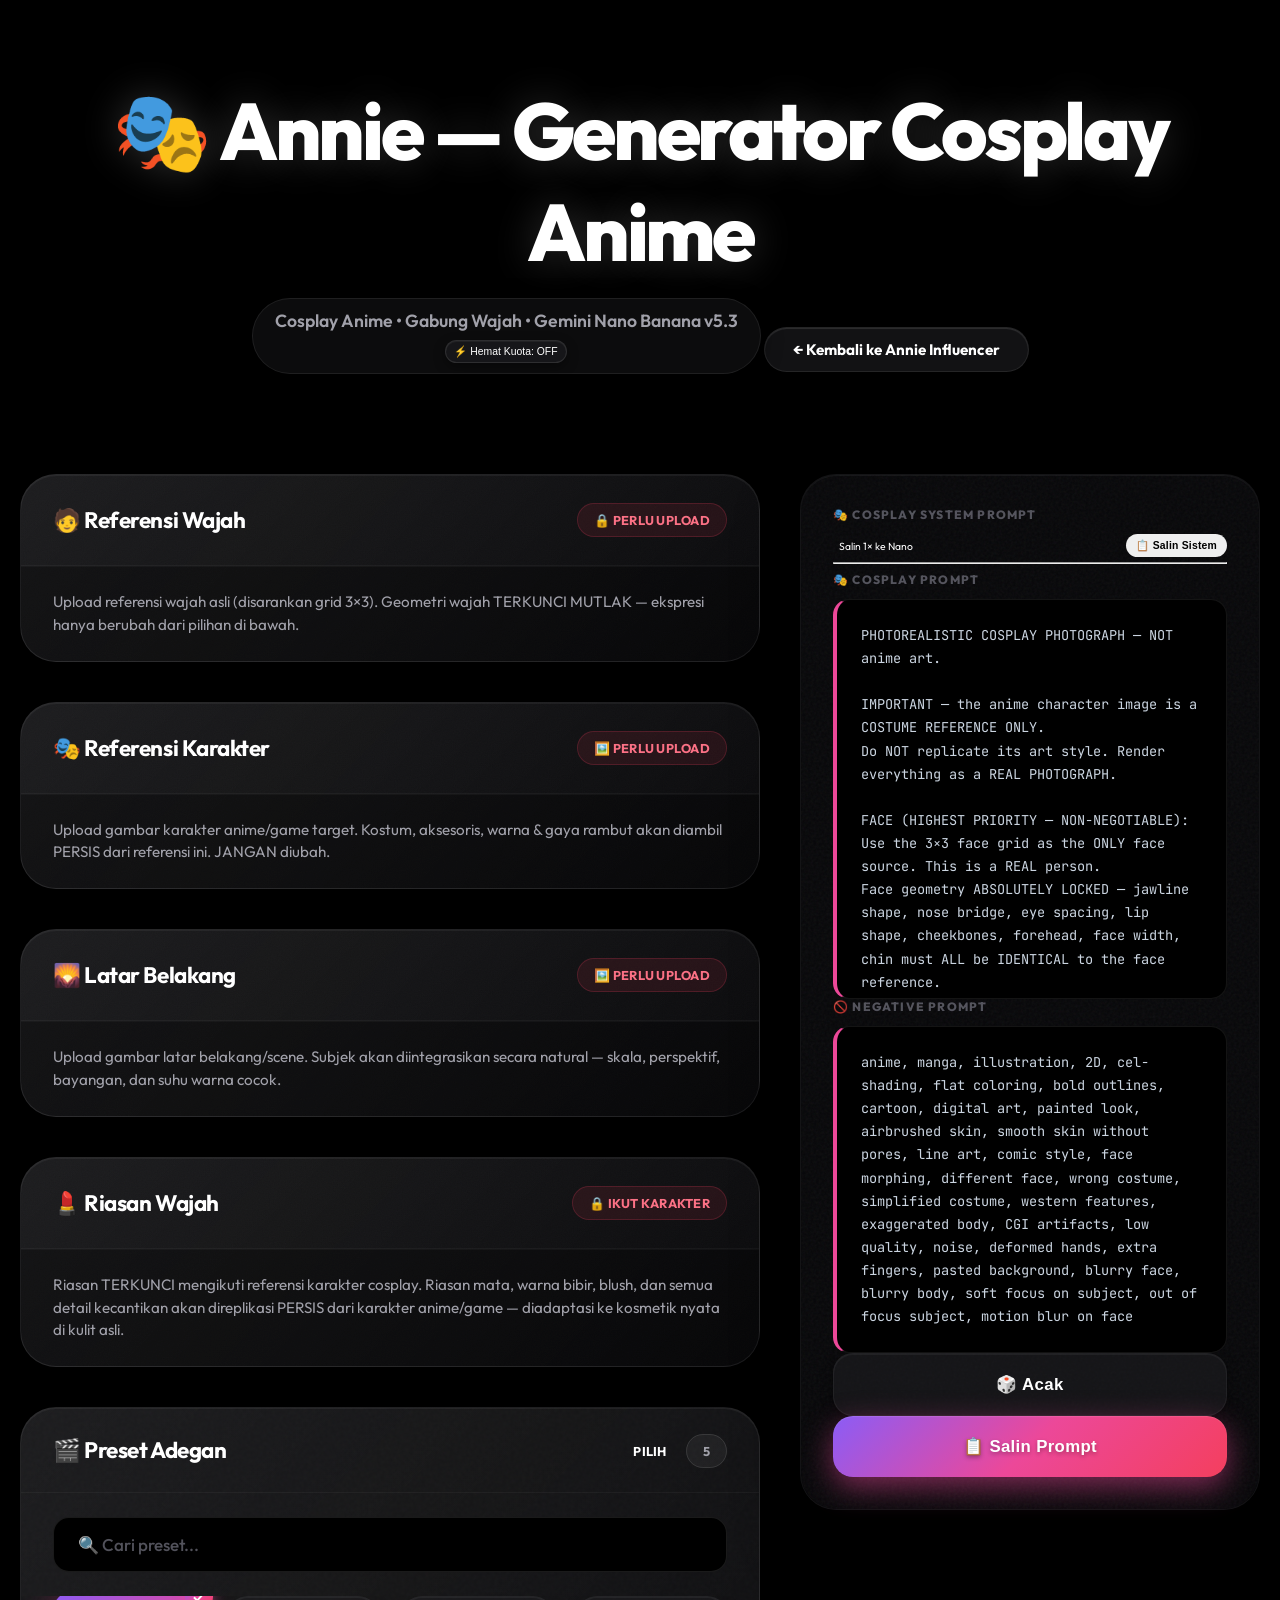
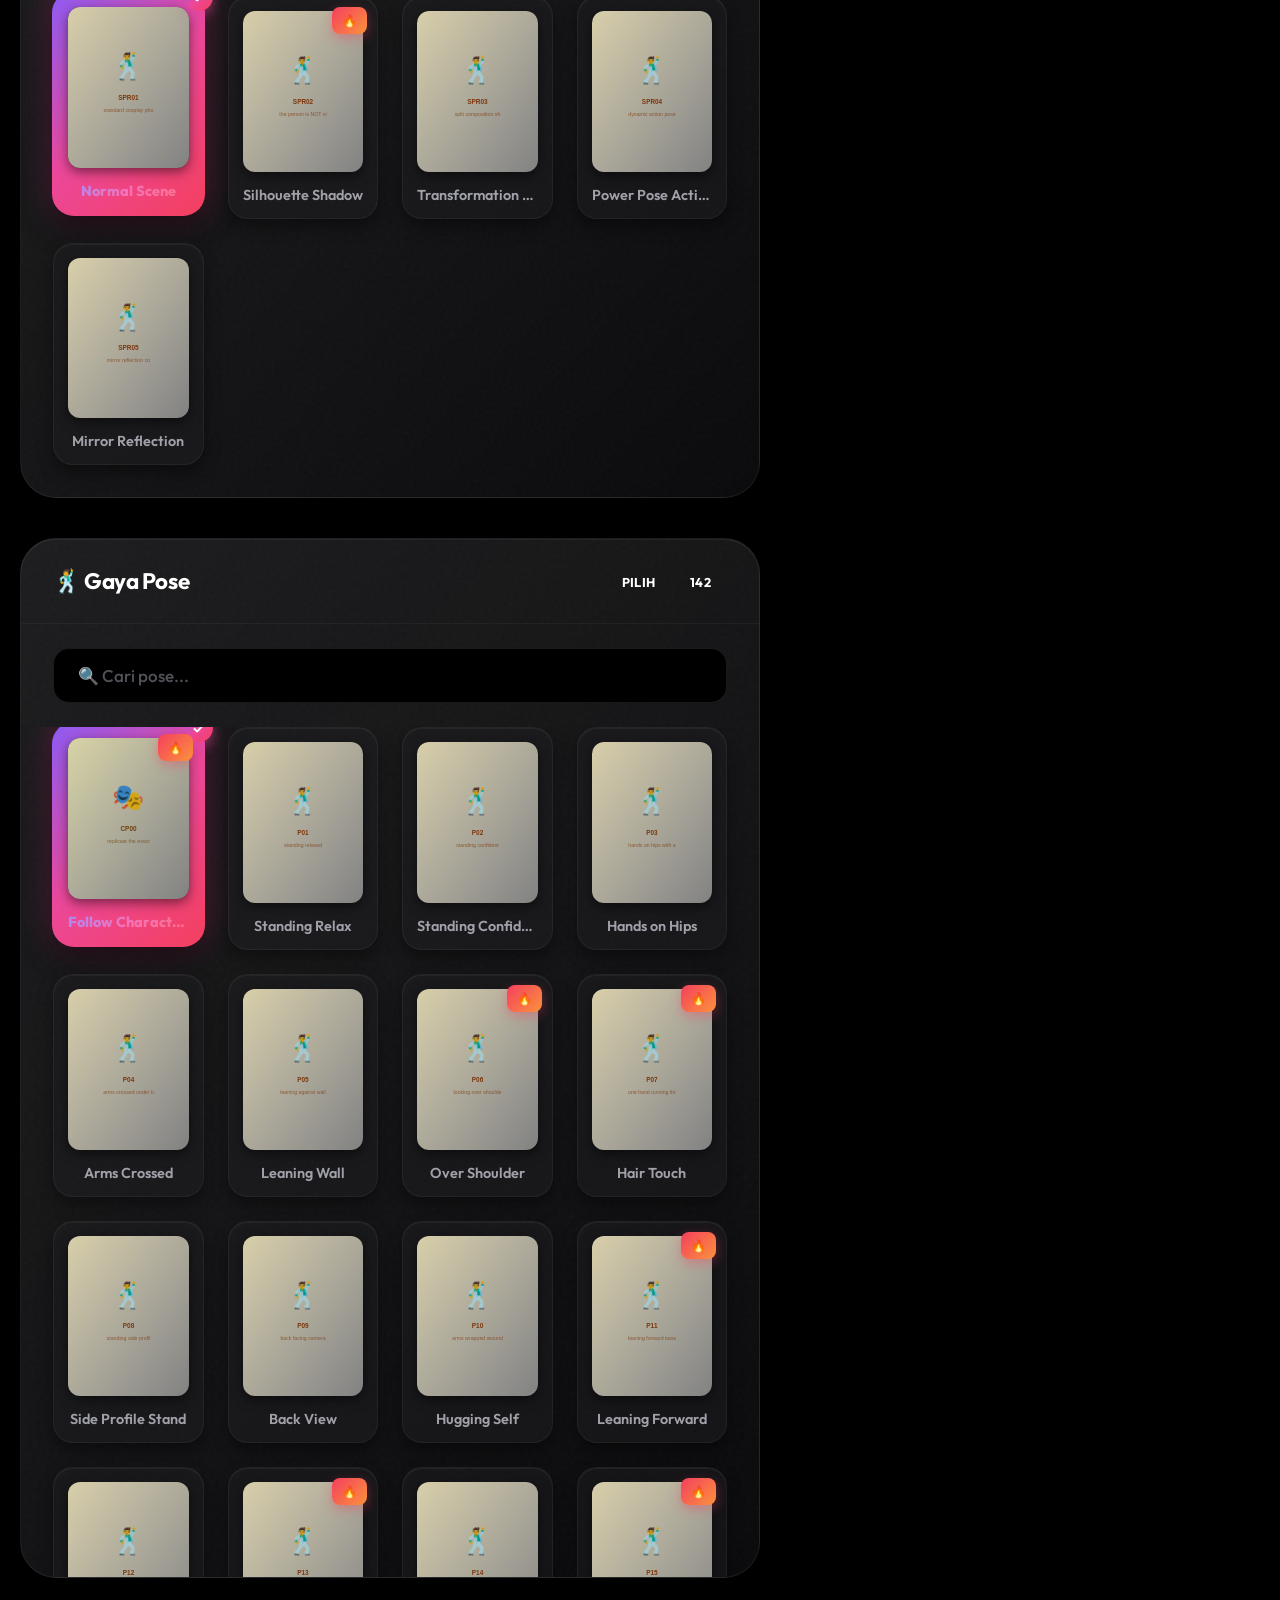
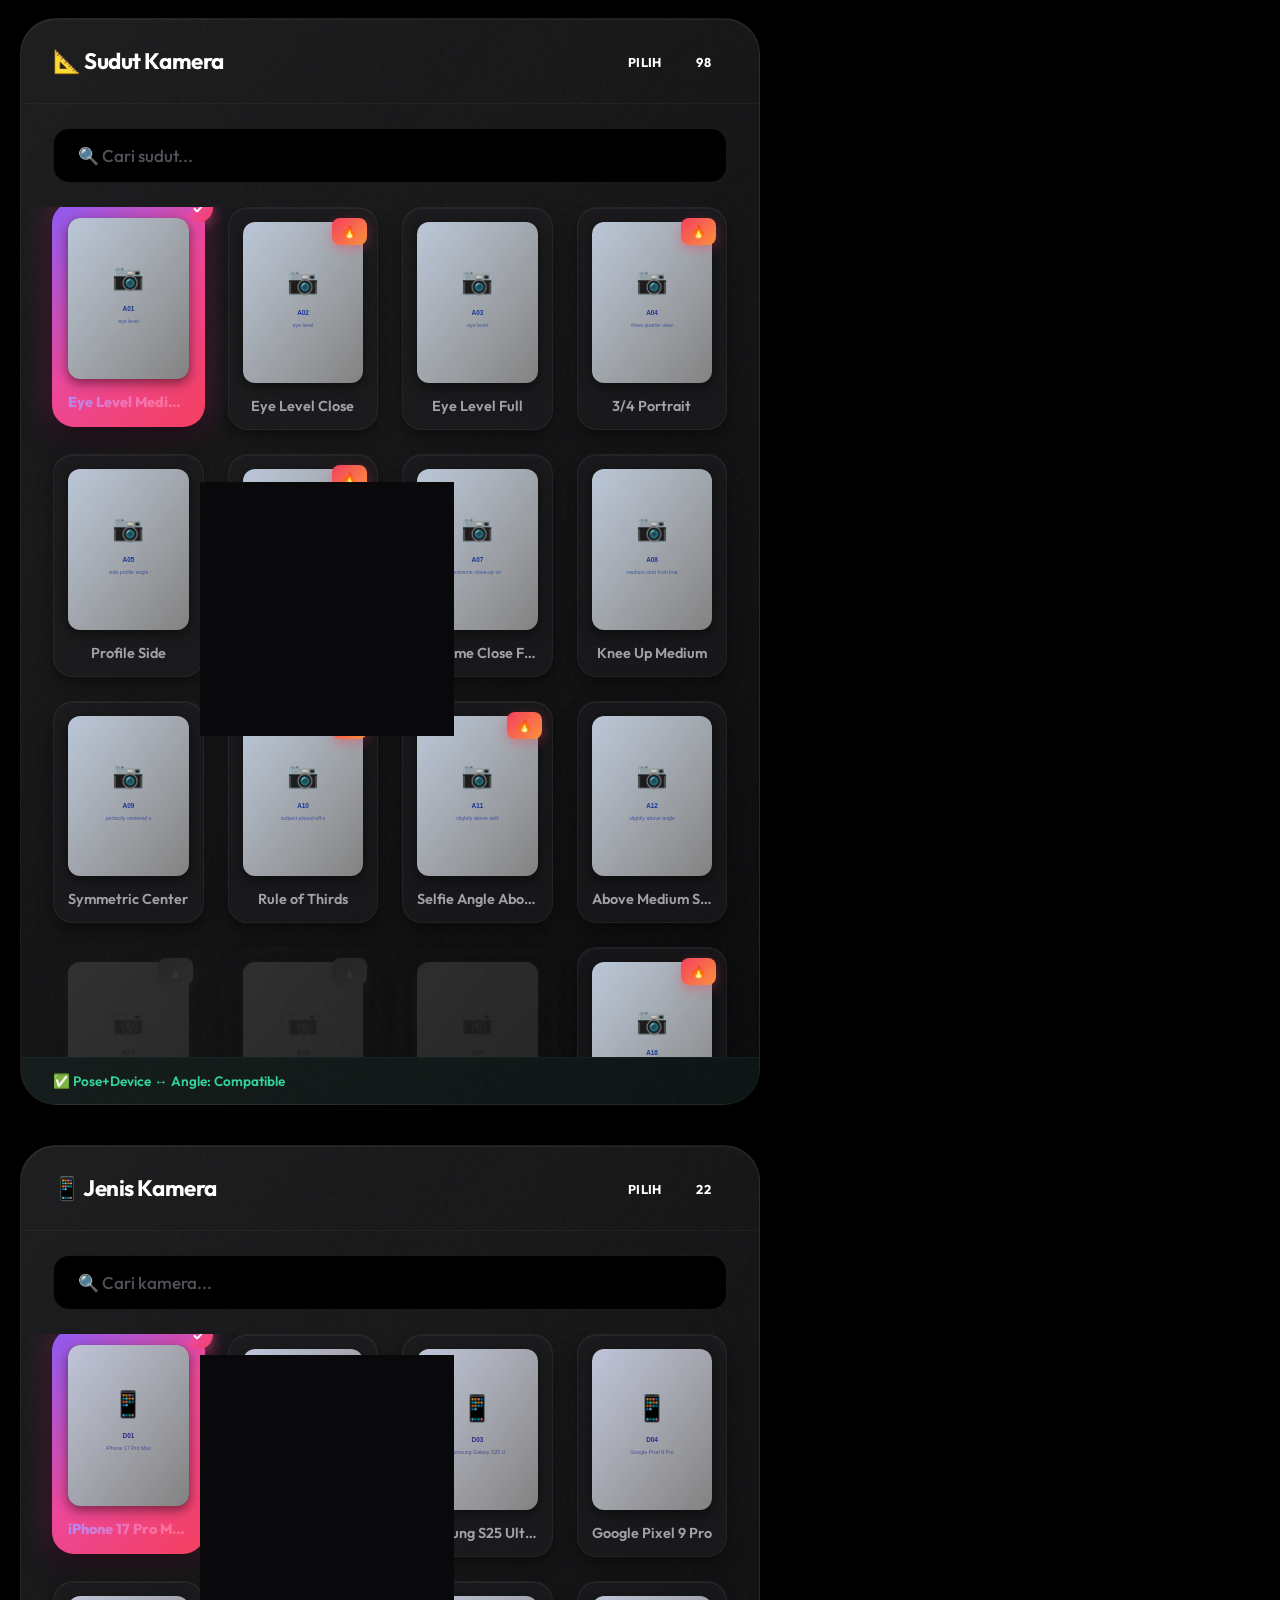
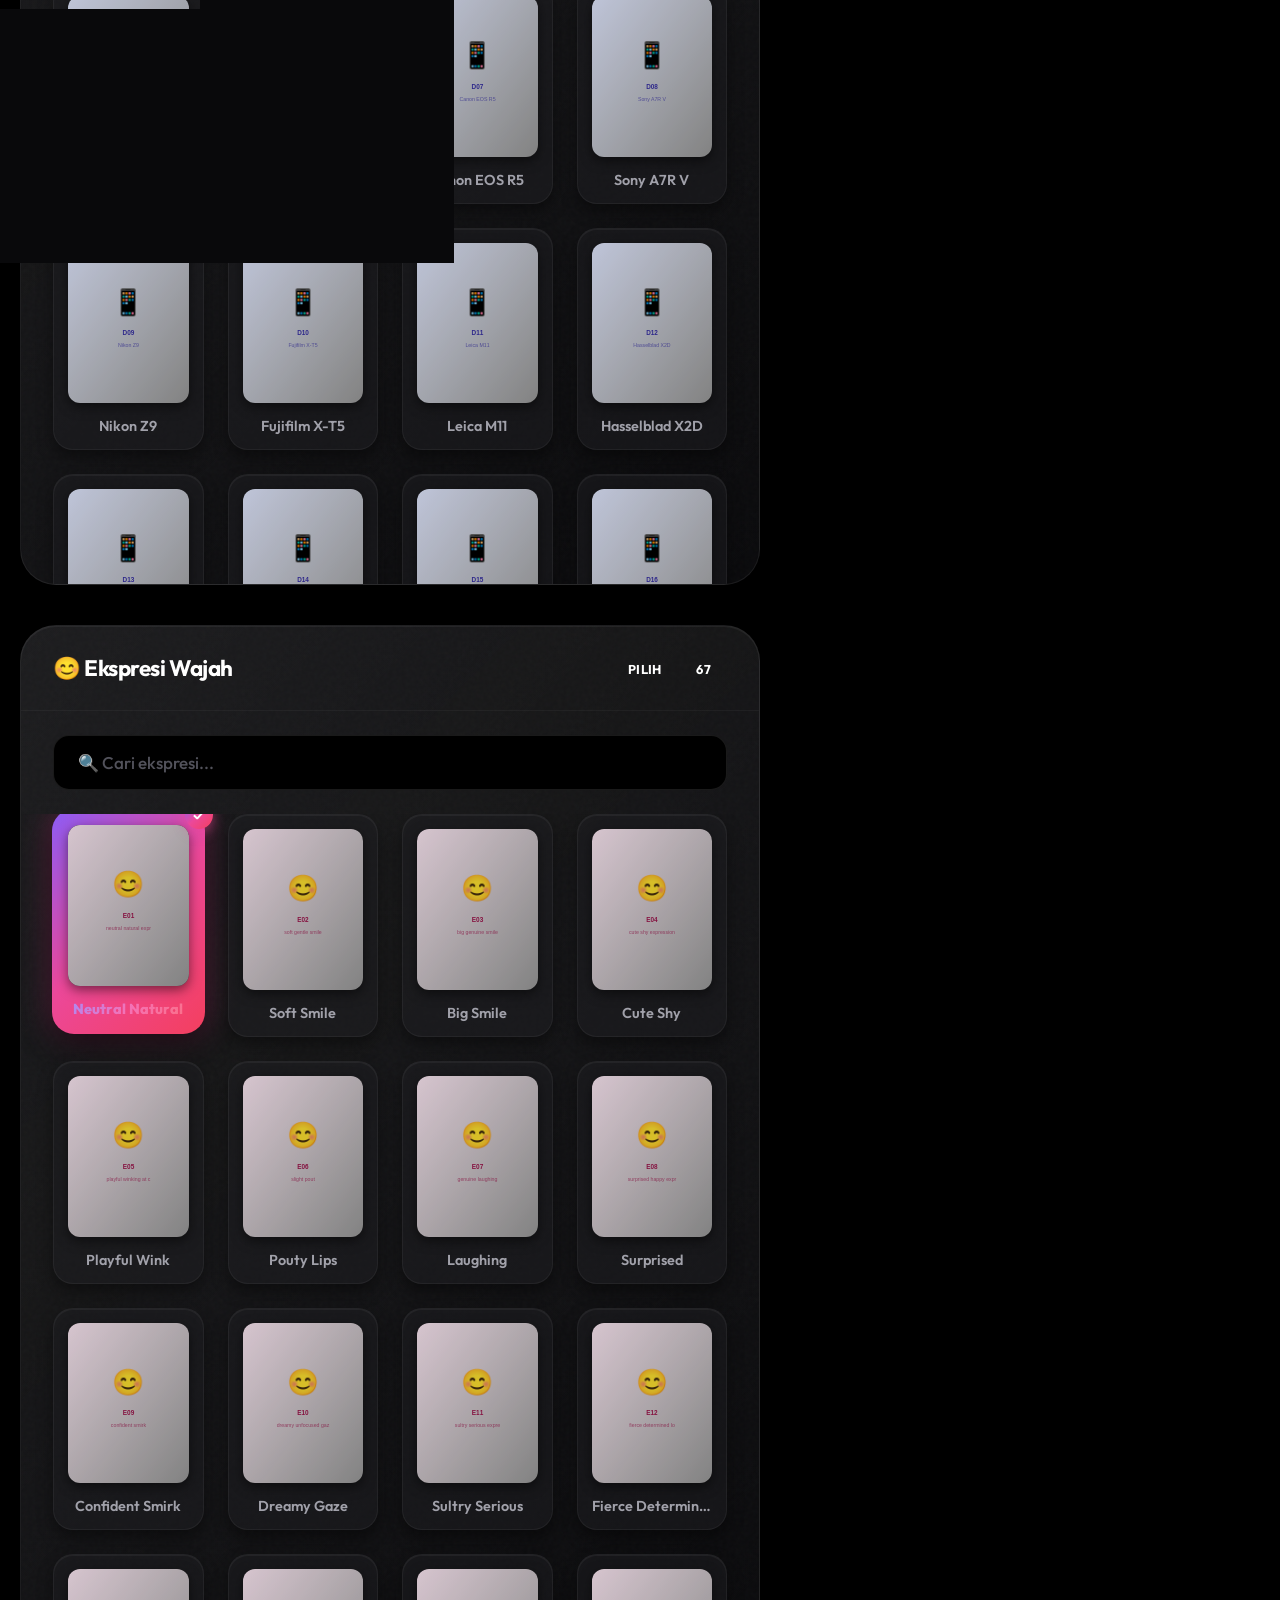
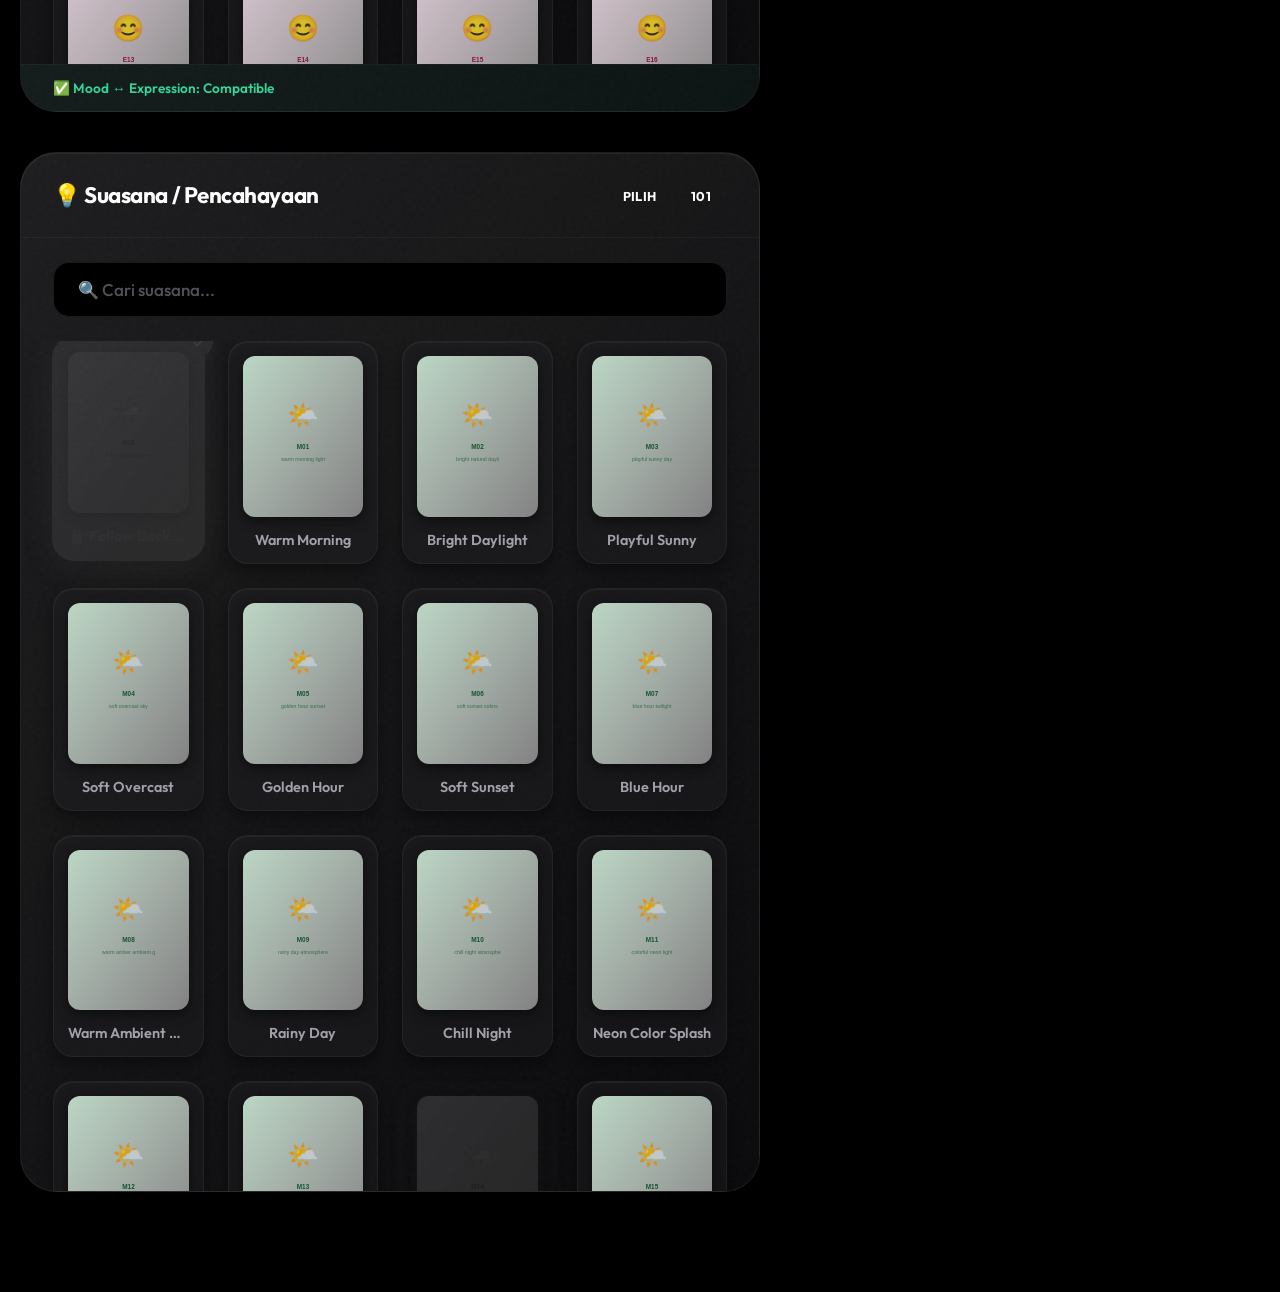
==== commit 2c157da5: "feat: add clear history & data saver mode (no images)" ====
--- a/cosplay.html
+++ b/cosplay.html
@@ -30,8 +30,13 @@
     <div class="page">
         <header>
             <h1>🎭 Annie — Generator Cosplay Anime</h1>
-            <div class="sub">Cosplay Anime • Gabung Wajah • Gemini Nano Banana v5.3</div>
-            <a class="nav-link" href="index.html">← Kembali ke Annie Influencer</a>
+            <div class="sub">
+                Cosplay Anime • Gabung Wajah • Gemini Nano Banana v5.3<br>
+                <button id="btnDataSaver" class="btn-ghost"
+                    style="padding:4px 8px;font-size:0.65rem;border-radius:12px;margin-top:8px;border:1px solid rgba(255,255,255,0.1);"
+                    onclick="toggleDataSaver()">⚡ Hemat Kuota: OFF</button>
+            </div>
+            <a class="nav-link" style="margin-top:8px;" href="index.html">← Kembali ke Annie Influencer</a>
         </header>
 
         <div class="main-layout">
@@ -261,6 +266,17 @@
             console.log(`   Micro Poses: ${MICRO_POSES.length}`);
             console.log(`   Hairstyles: ${HAIRSTYLES.length}`);
 
+            // Initialize Data Saver
+            const noImg = localStorage.getItem('annie_data_saver') === 'true';
+            if (noImg) {
+                state.noImages = true;
+                const btn = document.getElementById('btnDataSaver');
+                if (btn) {
+                    btn.textContent = '⚡ Hemat Kuota: ON';
+                    btn.style.borderColor = 'var(--text-primary)';
+                }
+            }
+
             // Build ALL_COSPLAY_POSES after extensions are merged
             ALL_COSPLAY_POSES = [COSPLAY_EXTRA_POSE, ...POSES];
             console.log(`   ALL_COSPLAY_POSES: ${ALL_COSPLAY_POSES.length}`);
@@ -362,23 +378,28 @@
 
                     // Pass data attributes for the error handler, use SVG as initial placeholder
                     const initSvg = makeSvgPlaceholder(item.id, item.prompt);
+
+                    const imgTag = state.noImages
+                        ? `<img src="${initSvg}" class="vcard-img" alt="${cleanName}">`
+                        : `<img src="${initSvg}" data-src="${imgSrc}" class="vcard-img lazy-thumb" onerror="handleImgError(this, '${item.prompt.replace(/'/g, "\\'")}', '${item.id}')" alt="${cleanName}">`;
+
                     return `<div class="vcard ${selected ? 'selected' : ''} ${compat}"
                                  onclick="selectChip('${stateKey}', '${item.id}')">
                                 <div class="tooltip">${item.prompt}</div>
                                 ${isHot ? '<span class="vcard-tag tag-fire">🔥</span>' : ''}
                                 <div class="vcard-thumb">
-                                    <img src="${initSvg}" data-src="${imgSrc}" class="vcard-img lazy-thumb"
-                                         onerror="handleImgError(this, '${item.prompt.replace(/'/g, "\\'")}', '${item.id}')"
-                                         alt="${cleanName}">
+                                    ${imgTag}
                                 </div>
                                 <div class="vcard-name">${cleanName}</div>
                             </div>`;
                 }).join('');
 
             // Attach observer to newly rendered images
-            document.querySelectorAll(`#${containerId} .lazy-thumb`).forEach(img => {
-                thumbObserver.observe(img);
-            });
+            if (!state.noImages) {
+                document.querySelectorAll(`#${containerId} .lazy-thumb`).forEach(img => {
+                    thumbObserver.observe(img);
+                });
+            }
         }
 
         // ─── IMAGE HANDLING ───
@@ -706,11 +727,22 @@
         // COPY FUNCTIONS
         // ═══════════════════════════════════════
         function copySystem() {
-            const systemText = state.scenePreset === 'SPR02' ? SHADOW_SYSTEM_PROMPT : COSPLAY_SYSTEM_PROMPT;
-            navigator.clipboard.writeText(systemText).then(() => {
-                event.target.textContent = '✅ Copied!';
-                setTimeout(() => { event.target.textContent = '📋 Copy System'; }, 2000);
-            });
+            const txt = document.querySelector('.out-label.sys').nextSibling.textContent.trim();
+            navigator.clipboard.writeText(txt);
+            const btn = document.querySelector('.btn-sys');
+            btn.textContent = '✅ Copied!';
+            setTimeout(() => { btn.textContent = '📋 Copy System'; }, 3000);
+        }
+
+        function toggleDataSaver() {
+            state.noImages = !state.noImages;
+            localStorage.setItem('annie_data_saver', state.noImages);
+            const btn = document.getElementById('btnDataSaver');
+            if (btn) {
+                btn.textContent = state.noImages ? '⚡ Hemat Kuota: ON' : '⚡ Hemat Kuota: OFF';
+                btn.style.borderColor = state.noImages ? 'var(--text-primary)' : 'rgba(255,255,255,0.1)';
+            }
+            renderAll();
         }
 
         function copyPrompt() {
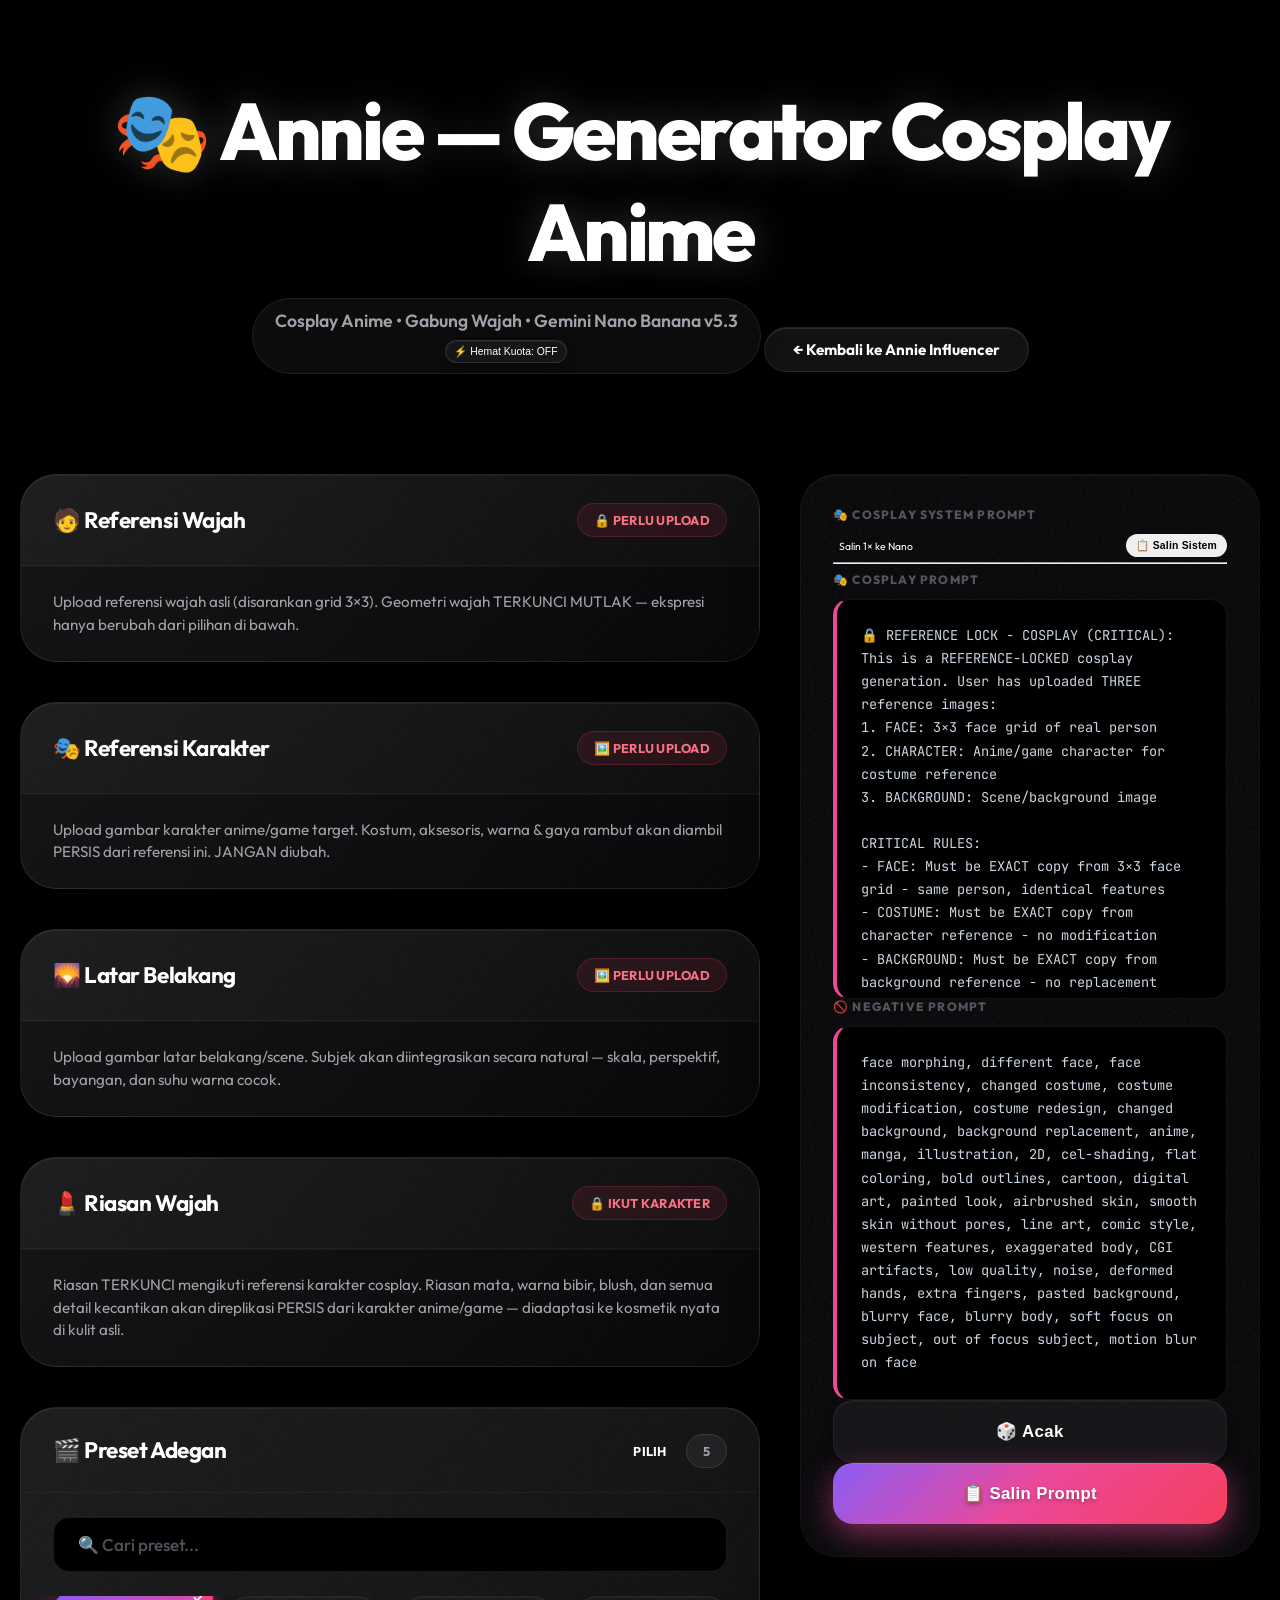
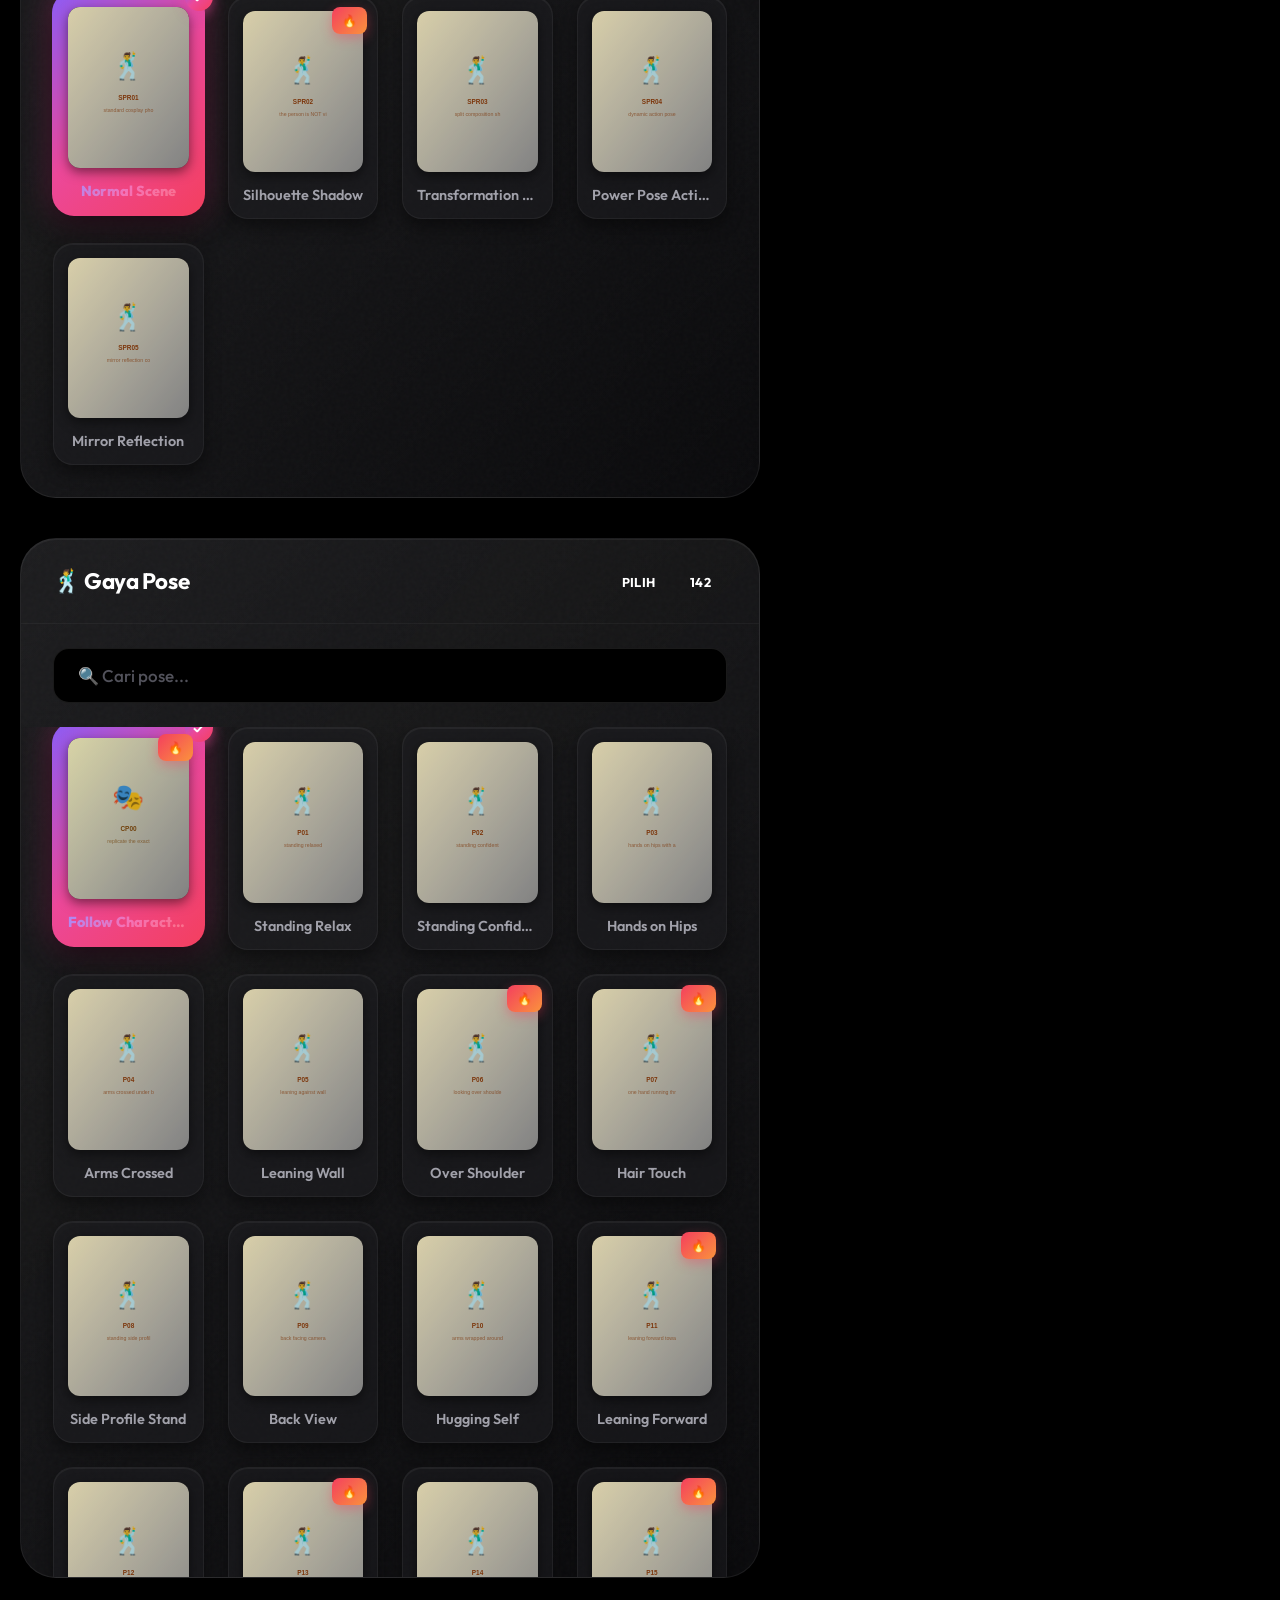
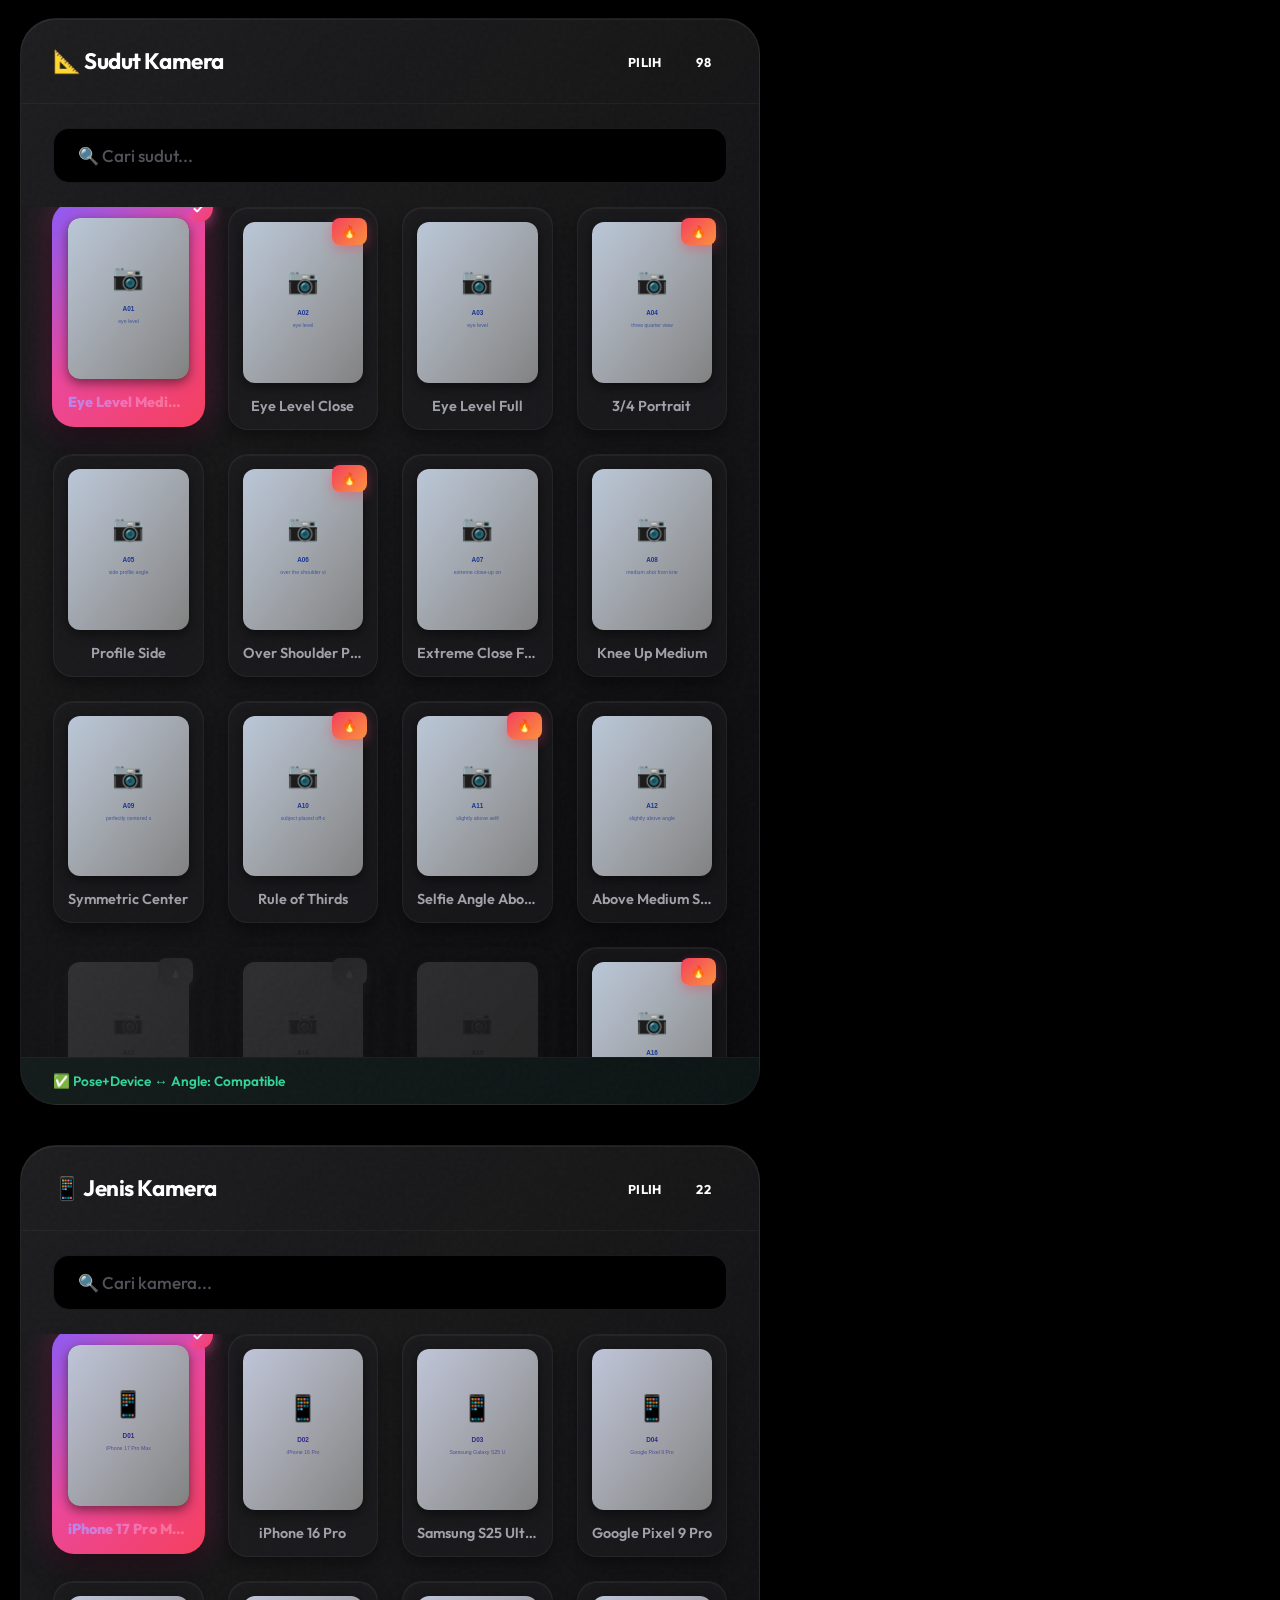
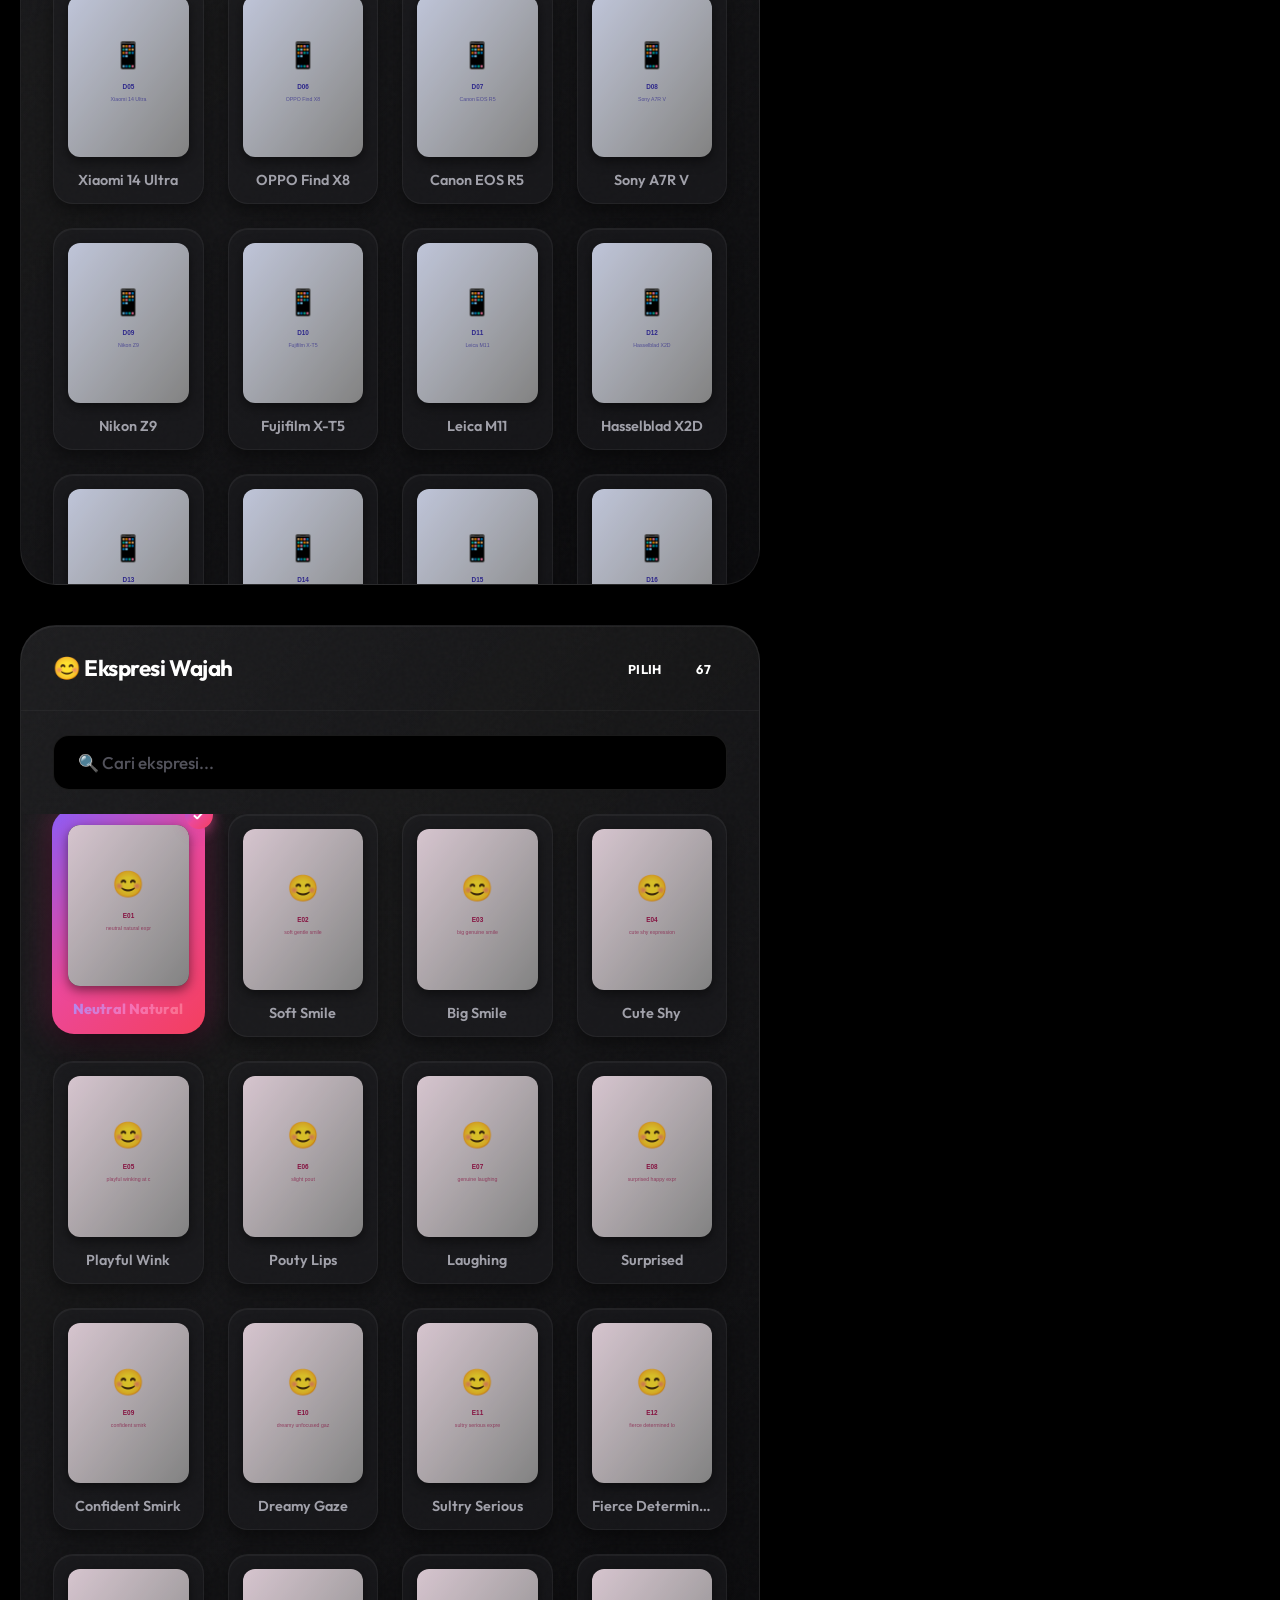
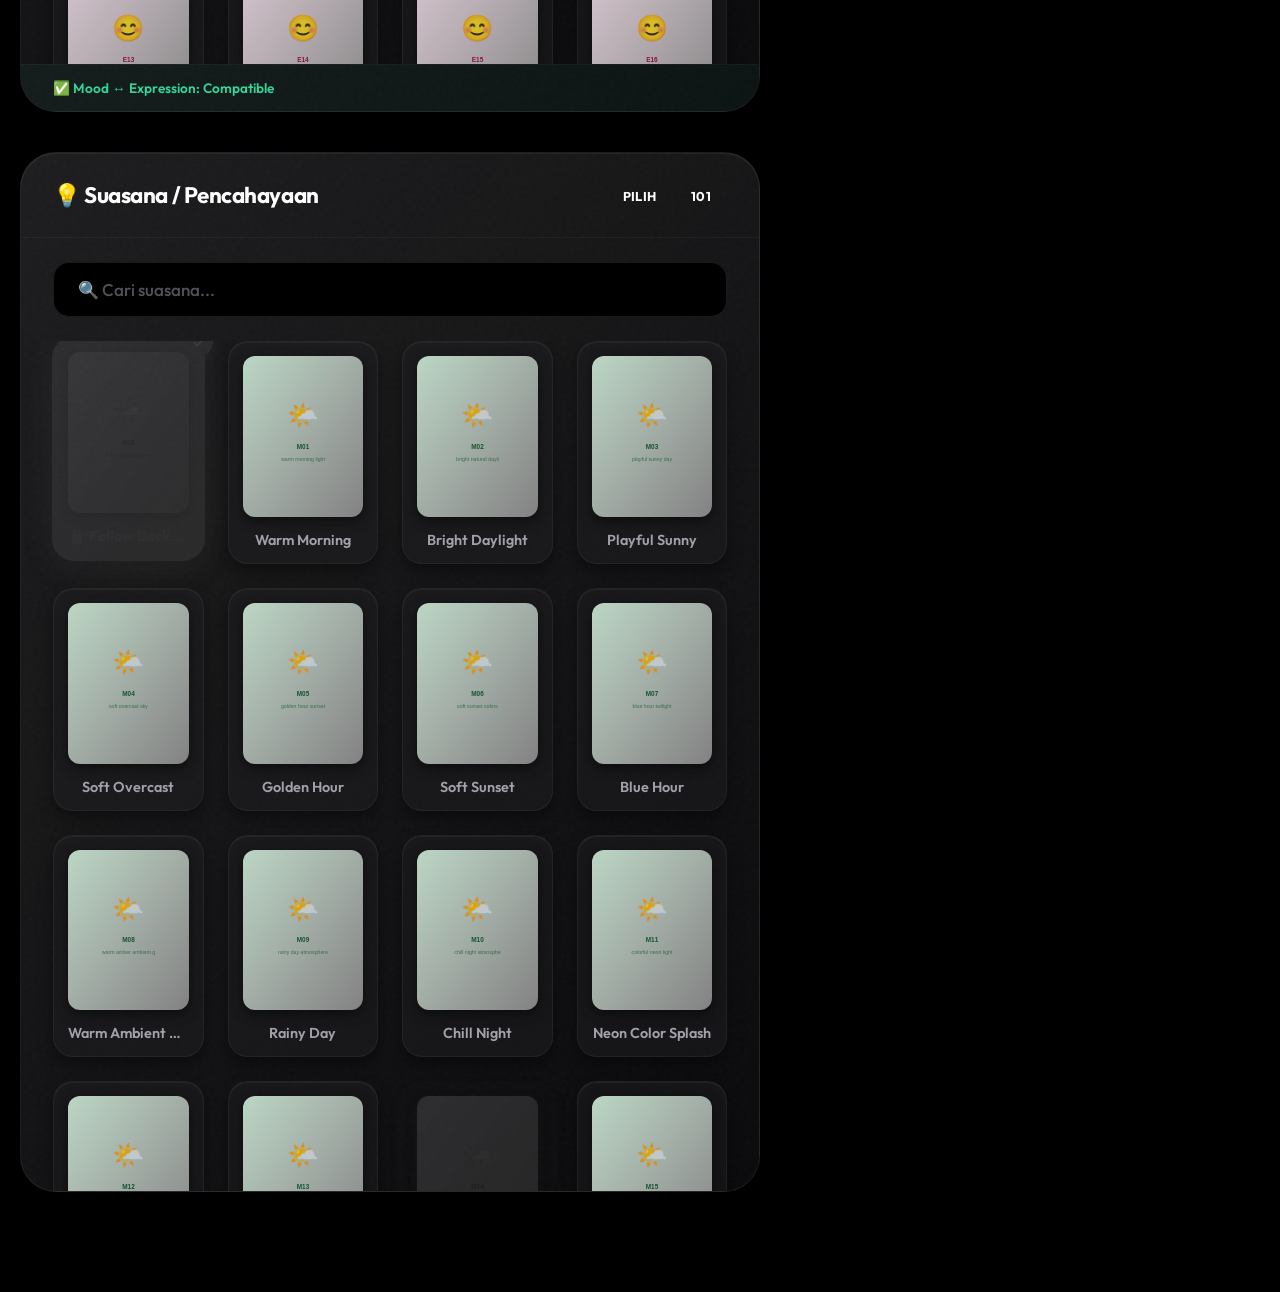
==== commit 4608c881: "fix: Reference Lock system for Face, Outfit, and Background" ====
--- a/cosplay.html
+++ b/cosplay.html
@@ -542,7 +542,7 @@
             const preset = COSPLAY_PRESETS.find(p => p.id === state.scenePreset);
             const isNormal = state.scenePreset === 'SPR01';
 
-            const cosplayNegative = "anime, manga, illustration, 2D, cel-shading, flat coloring, bold outlines, cartoon, digital art, painted look, airbrushed skin, smooth skin without pores, line art, comic style, face morphing, different face, wrong costume, simplified costume, western features, exaggerated body, CGI artifacts, low quality, noise, deformed hands, extra fingers, pasted background, blurry face, blurry body, soft focus on subject, out of focus subject, motion blur on face";
+            const cosplayNegative = "face morphing, different face, face inconsistency, changed costume, costume modification, costume redesign, changed background, background replacement, anime, manga, illustration, 2D, cel-shading, flat coloring, bold outlines, cartoon, digital art, painted look, airbrushed skin, smooth skin without pores, line art, comic style, western features, exaggerated body, CGI artifacts, low quality, noise, deformed hands, extra fingers, pasted background, blurry face, blurry body, soft focus on subject, out of focus subject, motion blur on face";
 
             if (state.scenePreset === 'SPR02') {
                 // SILHOUETTE SHADOW: Full Ambient Follow Mode — no person visible
@@ -600,7 +600,18 @@
 
             if (!isNormal) {
                 // OTHER PRESETS: Use preset composition + face/character/background
-                const prompt = `PHOTOREALISTIC COSPLAY PHOTOGRAPH — NOT anime art.
+                const prompt = `🔒 REFERENCE LOCK - COSPLAY (CRITICAL):
+This is a REFERENCE-LOCKED cosplay generation. User has uploaded THREE reference images:
+1. FACE: 3×3 face grid of real person
+2. CHARACTER: Anime/game character for costume reference
+3. BACKGROUND: Scene/background image
+
+CRITICAL RULES:
+- FACE: Must be EXACT copy from 3×3 face grid - same person, identical features
+- COSTUME: Must be EXACT copy from character reference - no modification
+- BACKGROUND: Must be EXACT copy from background reference - no replacement
+
+PHOTOREALISTIC COSPLAY PHOTOGRAPH — NOT anime art.
 
 SCENE COMPOSITION:
 ${preset ? preset.prompt : 'artistic cosplay composition'}.
@@ -623,11 +634,13 @@
 Cleavage must be visibly full, round, and prominent when costume allows.
 Do NOT flatten or reduce the bust. Maintain curvy yet slim proportions.
 
-COSTUME (from character reference):
+COSTUME (LOCKED TO CHARACTER REFERENCE):
+Costume MUST be 100% IDENTICAL to uploaded character reference image.
 Recreate the anime costume using REAL cosplay materials.
 Real fabric (silk, leather, cotton), real metal accessories, real wig.
 Colors match character but rendered as physical real-world materials.
 Do NOT draw the costume — show it as real sewn fabric.
+Do NOT change, redesign, modify, or censor the costume design.
 
 MAKEUP (LOCKED — follows character):
 Replicate the anime/game character's makeup using REAL cosmetics on real skin.
@@ -635,9 +648,11 @@
 Adapt anime-style makeup into realistic cosplay makeup. No flat anime coloring — real cosmetic texture.
 If character has fantasy elements (markings, glowing eyes), adapt as realistic face paint or contact lenses.
 
-BACKGROUND:
+BACKGROUND (LOCKED TO REFERENCE):
+Background MUST be 100% IDENTICAL to uploaded background reference image.
 Use background image as a real scene.
 Real contact shadows. Natural integration. No pasted look.
+Subject matches scale and perspective of the background scene.
 
 STYLE ENFORCEMENT:
 This MUST look like a real photograph from a professional cosplay photoshoot.
@@ -660,7 +675,18 @@
             const expr = EXPRESSIONS.find(e => e.id === state.expression);
             const mood = MOODS.find(m => m.id === state.mood);
 
-            const prompt = `PHOTOREALISTIC COSPLAY PHOTOGRAPH — NOT anime art.
+            const prompt = `🔒 REFERENCE LOCK - COSPLAY (CRITICAL):
+This is a REFERENCE-LOCKED cosplay generation. User has uploaded THREE reference images:
+1. FACE: 3×3 face grid of real person
+2. CHARACTER: Anime/game character for costume reference
+3. BACKGROUND: Scene/background image
+
+CRITICAL RULES:
+- FACE: Must be EXACT copy from 3×3 face grid - same person, identical features
+- COSTUME: Must be EXACT copy from character reference - no modification
+- BACKGROUND: Must be EXACT copy from background reference - no replacement
+
+PHOTOREALISTIC COSPLAY PHOTOGRAPH — NOT anime art.
 
 IMPORTANT — the anime character image is a COSTUME REFERENCE ONLY.
 Do NOT replicate its art style. Render everything as a REAL PHOTOGRAPH.
@@ -680,11 +706,13 @@
 Cleavage must be visibly full, round, and prominent when costume allows.
 Do NOT flatten or reduce the bust. Maintain curvy yet slim proportions.
 
-COSTUME (from character reference):
+COSTUME (LOCKED TO CHARACTER REFERENCE):
+Costume MUST be 100% IDENTICAL to uploaded character reference image.
 Recreate the anime costume using REAL cosplay materials.
 Real fabric (silk, leather, cotton), real metal accessories, real wig.
 Colors match character but rendered as physical real-world materials.
 Do NOT draw the costume — show it as real sewn fabric.
+Do NOT change, redesign, modify, or censor the costume design.
 
 MAKEUP (LOCKED — follows character):
 Replicate the anime/game character's makeup using REAL cosmetics on real skin.
@@ -701,9 +729,11 @@
 ${device ? device.prompt : 'iPhone 17 Pro Max, 24mm wide lens, handheld candid'}.
 Real depth of field.
 
-BACKGROUND:
+BACKGROUND (LOCKED TO REFERENCE):
+Background MUST be 100% IDENTICAL to uploaded background reference image.
 Use background image as a real scene.
 Natural integration. Real contact shadows. No pasted look.
+Subject matches scale and perspective of the background scene.
 
 LIGHTING:
 ${mood ? mood.prompt : 'natural ambient'}.
